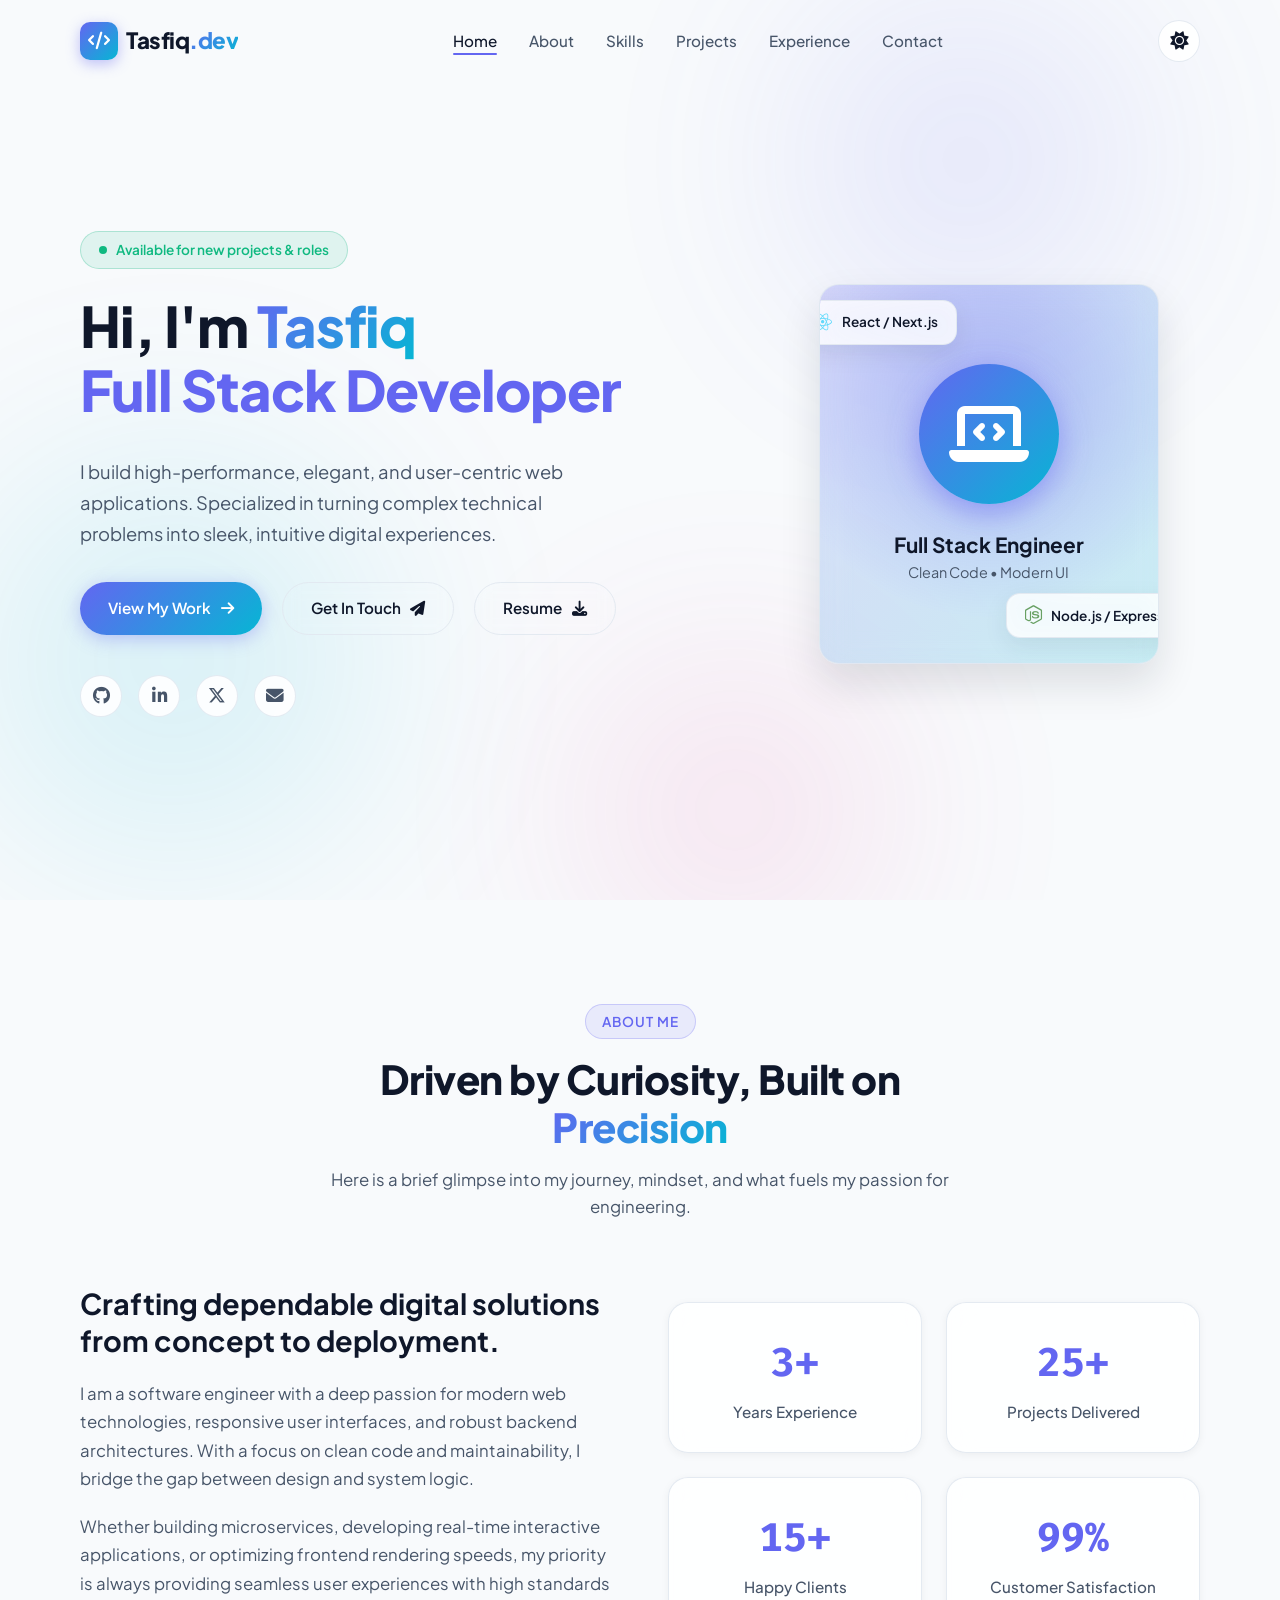
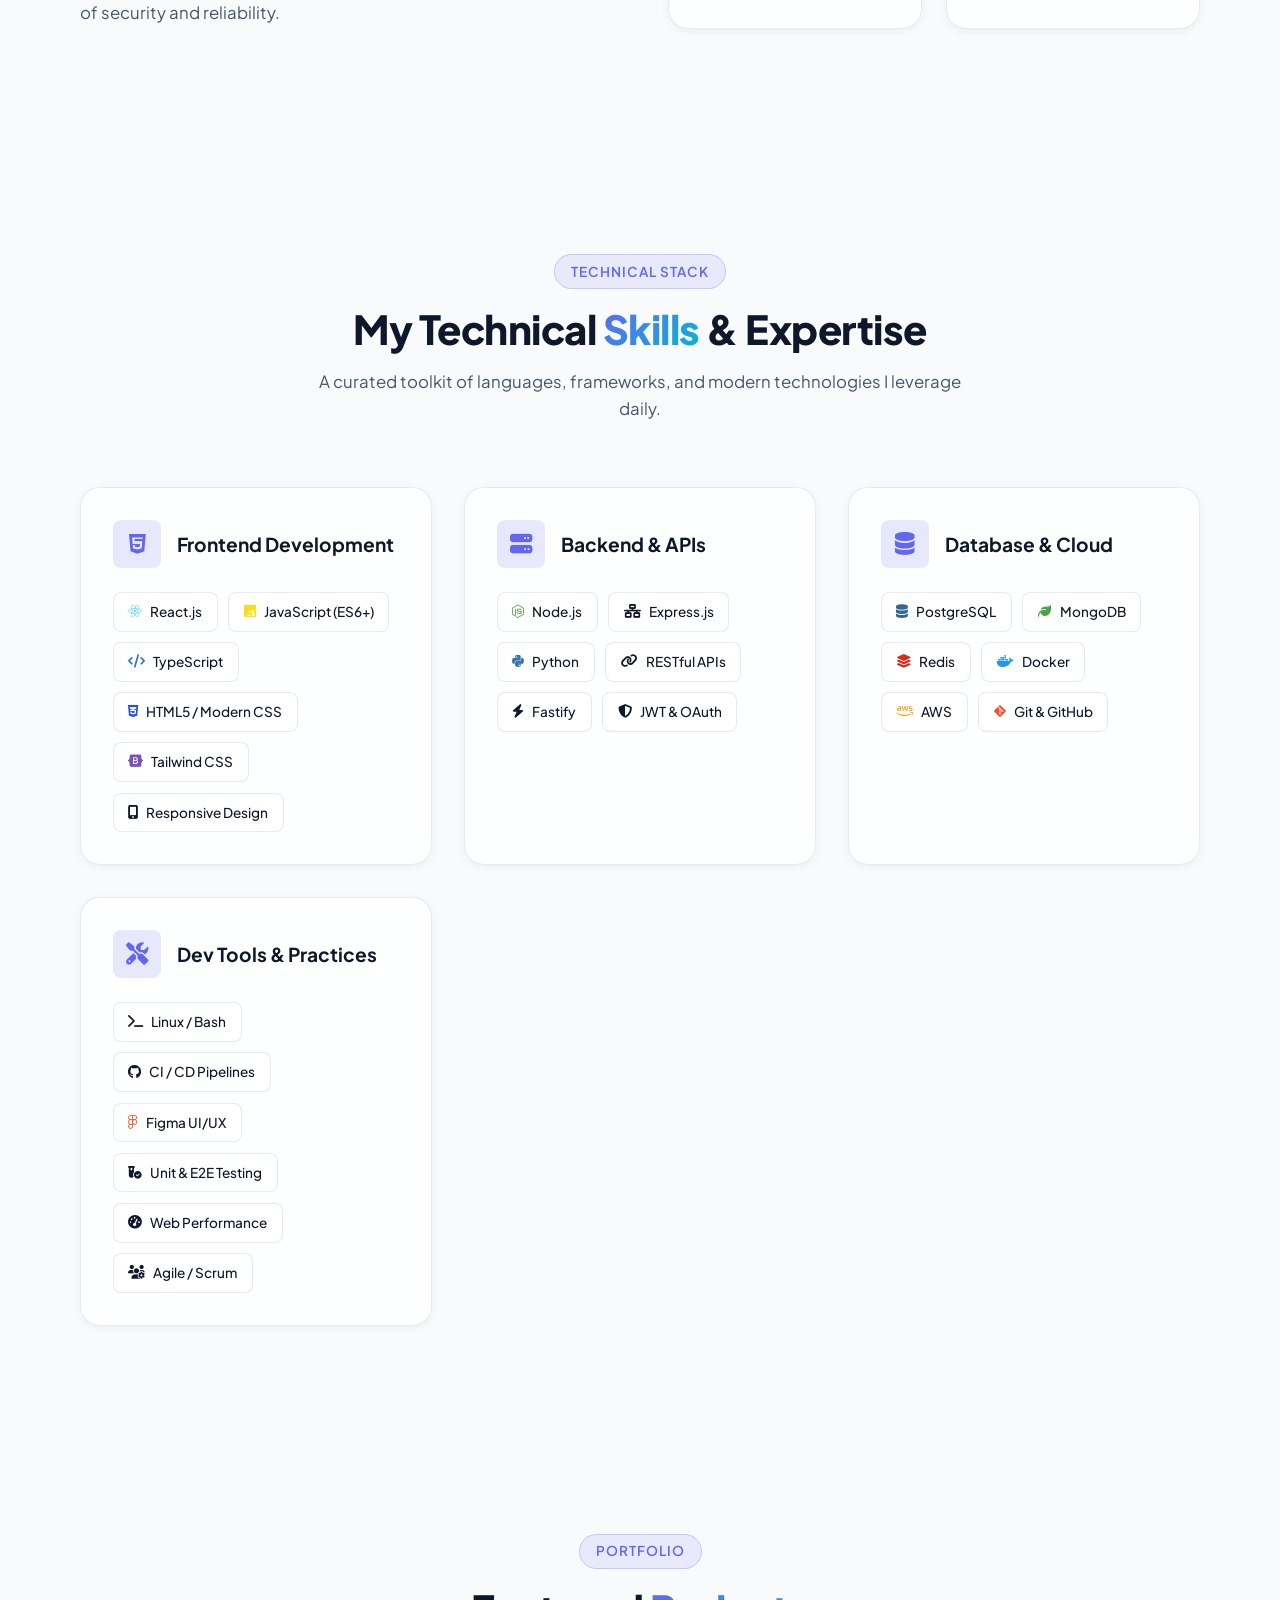
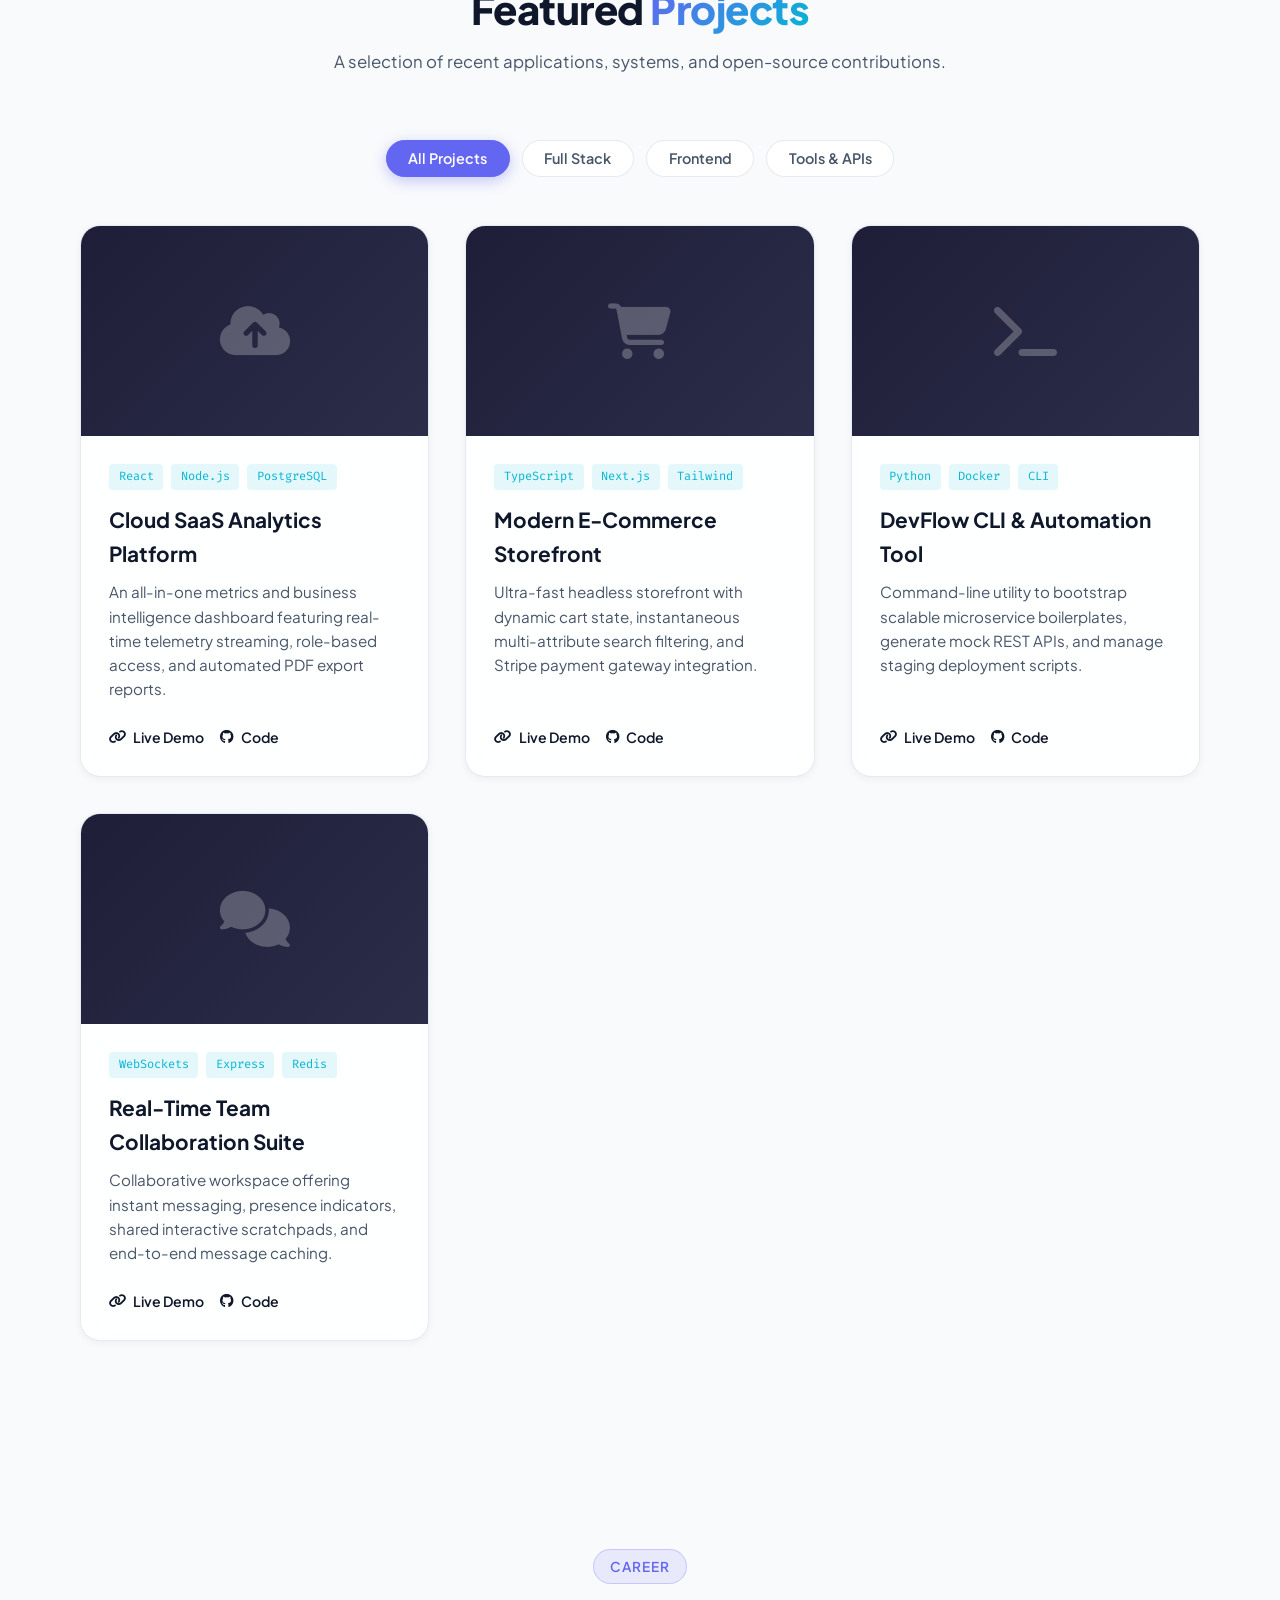
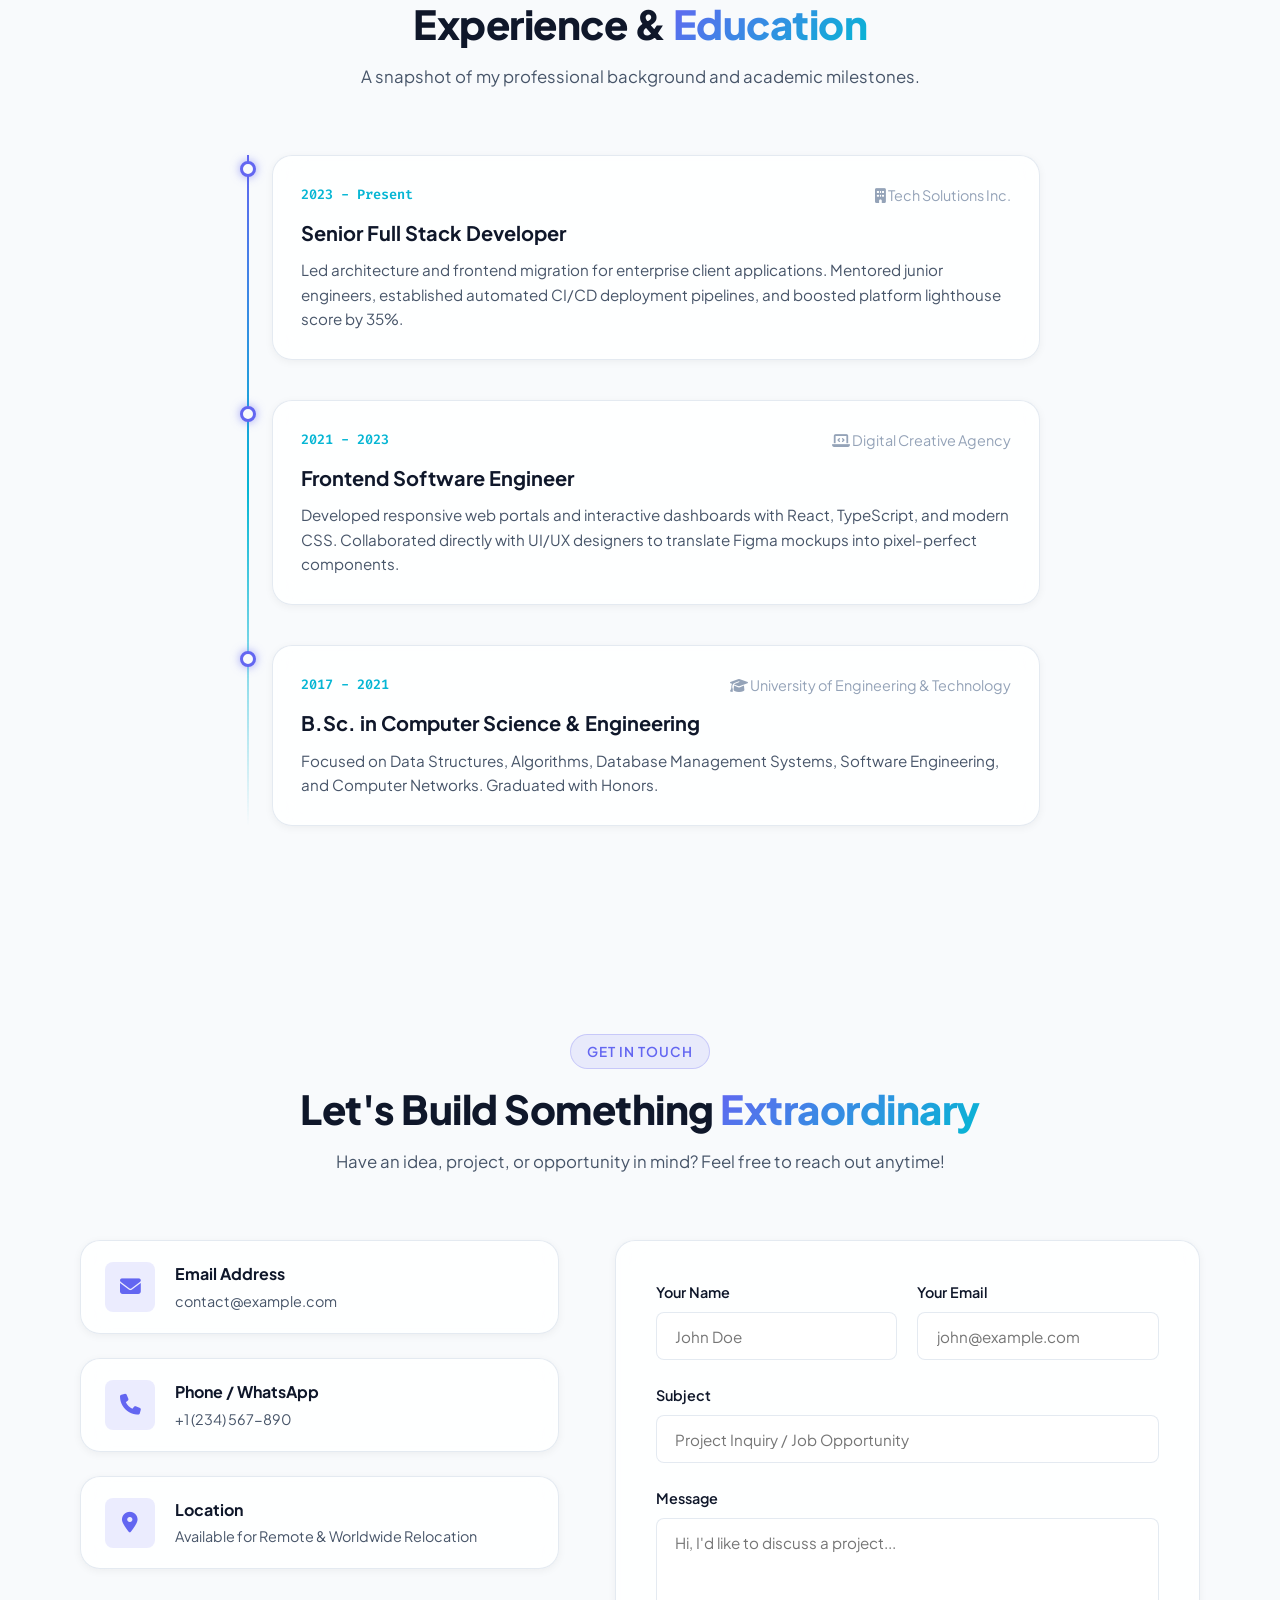
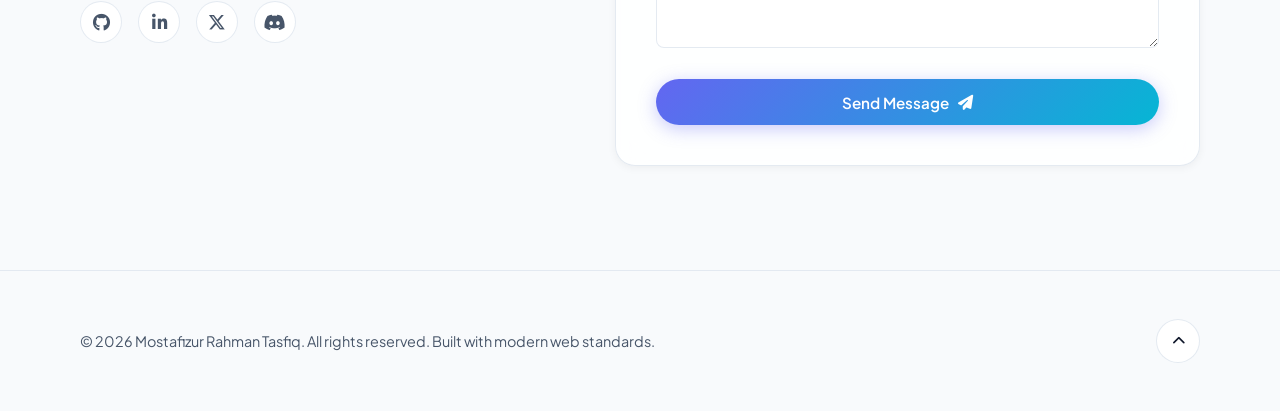
==== index.html @ 61bc845a "Initial commit: Modern personal portfolio website" ====
<!DOCTYPE html>
<html lang="en" data-theme="dark">
<head>
    <meta charset="UTF-8">
    <meta name="viewport" content="width=device-width, initial-scale=1.0">
    <meta name="description" content="Personal Portfolio - Modern, sleek and responsive portfolio website showcasing software engineering projects, skills, and experience.">
    <meta name="keywords" content="Portfolio, Software Engineer, Web Developer, Full Stack, Frontend, Backend, JavaScript, React, Node.js">
    <meta name="author" content="Mostafizur Rahman Tasfiq">
    
    <title>Mostafizur Rahman Tasfiq | Full Stack Engineer & Portfolio</title>

    <!-- Google Fonts -->
    <link rel="preconnect" href="https://fonts.googleapis.com">
    <link rel="preconnect" href="https://fonts.gstatic.com" crossorigin>
    <link href="https://fonts.googleapis.com/css2?family=Fira+Code:wght@400;500&family=Plus+Jakarta+Sans:wght@300;400;500;600;700;800&display=swap" rel="stylesheet">

    <!-- Font Awesome Icons -->
    <link rel="stylesheet" href="https://cdnjs.cloudflare.com/ajax/libs/font-awesome/6.5.1/css/all.min.css" integrity="sha512-DTOQO9RWCH3ppGqcWaEA1BIZOC6xxalwEsw9c2QQeAIftl+Vegovlnee1c9QX4TctnWMn13TZye+giMm8e2LwA==" crossorigin="anonymous" referrerpolicy="no-referrer" />

    <!-- Main Stylesheet -->
    <link rel="stylesheet" href="css/style.css">
</head>
<body>

    <!-- Background Ambient Glows -->
    <div class="bg-ambient" aria-hidden="true">
        <div class="ambient-blob blob-1"></div>
        <div class="ambient-blob blob-2"></div>
        <div class="ambient-blob blob-3"></div>
    </div>

    <!-- Header & Navigation -->
    <header class="header">
        <div class="container nav-container">
            <a href="#hero" class="logo" aria-label="Home">
                <span class="logo-icon"><i class="fa-solid fa-code"></i></span>
                <span>Tasfiq<span class="gradient-text">.dev</span></span>
            </a>

            <nav>
                <ul class="nav-menu" id="nav-menu">
                    <li><a href="#hero" class="nav-link active">Home</a></li>
                    <li><a href="#about" class="nav-link">About</a></li>
                    <li><a href="#skills" class="nav-link">Skills</a></li>
                    <li><a href="#projects" class="nav-link">Projects</a></li>
                    <li><a href="#experience" class="nav-link">Experience</a></li>
                    <li><a href="#contact" class="nav-link">Contact</a></li>
                </ul>
            </nav>

            <div class="nav-actions">
                <button class="theme-toggle-btn" id="theme-toggle" aria-label="Toggle Theme">
                    <i class="fa-solid fa-moon"></i>
                </button>
                <button class="hamburger" id="hamburger" aria-label="Toggle Navigation Menu">
                    <i class="fa-solid fa-bars"></i>
                </button>
            </div>
        </div>
    </header>

    <!-- Main Content -->
    <main>
        <!-- Hero Section -->
        <section class="hero" id="hero">
            <div class="container hero-grid">
                <div class="hero-content">
                    <div class="hero-badge">
                        <span class="pulse-dot"></span>
                        <span>Available for new projects & roles</span>
                    </div>
                    <h1 class="hero-title">
                        Hi, I'm <span class="gradient-text">Tasfiq</span><br>
                        <span class="typing-container">
                            <span id="typing-text"></span>
                            <span class="typing-cursor"></span>
                        </span>
                    </h1>
                    <p class="hero-subtitle">
                        I build high-performance, elegant, and user-centric web applications.
                        Specialized in turning complex technical problems into sleek, intuitive digital experiences.
                    </p>
                    <div class="hero-actions">
                        <a href="#projects" class="btn btn-primary">
                            <span>View My Work</span>
                            <i class="fa-solid fa-arrow-right"></i>
                        </a>
                        <a href="#contact" class="btn btn-outline">
                            <span>Get In Touch</span>
                            <i class="fa-solid fa-paper-plane"></i>
                        </a>
                        <a href="assets/docs/resume.txt" download class="btn btn-outline" title="Download CV">
                            <span>Resume</span>
                            <i class="fa-solid fa-download"></i>
                        </a>
                    </div>
                    <div class="hero-socials">
                        <a href="https://github.com" target="_blank" rel="noopener noreferrer" class="social-link" aria-label="GitHub">
                            <i class="fa-brands fa-github"></i>
                        </a>
                        <a href="https://linkedin.com" target="_blank" rel="noopener noreferrer" class="social-link" aria-label="LinkedIn">
                            <i class="fa-brands fa-linkedin-in"></i>
                        </a>
                        <a href="https://twitter.com" target="_blank" rel="noopener noreferrer" class="social-link" aria-label="Twitter">
                            <i class="fa-brands fa-x-twitter"></i>
                        </a>
                        <a href="mailto:contact@example.com" class="social-link" aria-label="Email">
                            <i class="fa-solid fa-envelope"></i>
                        </a>
                    </div>
                </div>

                <!-- Hero Visual / Profile Card -->
                <div class="hero-visual">
                    <div class="avatar-wrapper glass-card">
                        <div class="avatar-glow"></div>
                        <div class="avatar-graphic">
                            <div class="avatar-icon-circle">
                                <i class="fa-solid fa-laptop-code"></i>
                            </div>
                            <div class="avatar-info">
                                <h4>Full Stack Engineer</h4>
                                <p>Clean Code &bull; Modern UI</p>
                            </div>
                        </div>

                        <!-- Floating Badges -->
                        <div class="floating-badge badge-1">
                            <i class="fa-brands fa-react" style="color: #61dafb;"></i>
                            <span>React / Next.js</span>
                        </div>
                        <div class="floating-badge badge-2">
                            <i class="fa-brands fa-node-js" style="color: #68a063;"></i>
                            <span>Node.js / Express</span>
                        </div>
                    </div>
                </div>
            </div>
        </section>

        <!-- About Me Section -->
        <section class="section" id="about">
            <div class="container">
                <div class="section-header">
                    <span class="section-badge">About Me</span>
                    <h2 class="section-title">Driven by Curiosity, Built on <span class="gradient-text">Precision</span></h2>
                    <p class="section-description">Here is a brief glimpse into my journey, mindset, and what fuels my passion for engineering.</p>
                </div>

                <div class="about-grid">
                    <div class="about-text">
                        <h3>Crafting dependable digital solutions from concept to deployment.</h3>
                        <p>
                            I am a software engineer with a deep passion for modern web technologies, responsive user interfaces, and robust backend architectures. With a focus on clean code and maintainability, I bridge the gap between design and system logic.
                        </p>
                        <p>
                            Whether building microservices, developing real-time interactive applications, or optimizing frontend rendering speeds, my priority is always providing seamless user experiences with high standards of security and reliability.
                        </p>
                    </div>

                    <!-- Interactive Stats Grid -->
                    <div class="stats-grid">
                        <div class="stat-card glass-card">
                            <div class="stat-number" data-count="3" data-suffix="+">0</div>
                            <div class="stat-title">Years Experience</div>
                        </div>
                        <div class="stat-card glass-card">
                            <div class="stat-number" data-count="25" data-suffix="+">0</div>
                            <div class="stat-title">Projects Delivered</div>
                        </div>
                        <div class="stat-card glass-card">
                            <div class="stat-number" data-count="15" data-suffix="+">0</div>
                            <div class="stat-title">Happy Clients</div>
                        </div>
                        <div class="stat-card glass-card">
                            <div class="stat-number" data-count="99" data-suffix="%">0</div>
                            <div class="stat-title">Customer Satisfaction</div>
                        </div>
                    </div>
                </div>
            </div>
        </section>

        <!-- Skills Section -->
        <section class="section" id="skills">
            <div class="container">
                <div class="section-header">
                    <span class="section-badge">Technical Stack</span>
                    <h2 class="section-title">My Technical <span class="gradient-text">Skills</span> & Expertise</h2>
                    <p class="section-description">A curated toolkit of languages, frameworks, and modern technologies I leverage daily.</p>
                </div>

                <div class="skills-grid">
                    <!-- Frontend -->
                    <div class="skill-category-card glass-card">
                        <div class="skill-cat-header">
                            <div class="skill-cat-icon"><i class="fa-brands fa-html5"></i></div>
                            <h3>Frontend Development</h3>
                        </div>
                        <div class="skills-list">
                            <span class="skill-chip"><i class="fa-brands fa-react" style="color: #61dafb;"></i> React.js</span>
                            <span class="skill-chip"><i class="fa-brands fa-js" style="color: #f7df1e;"></i> JavaScript (ES6+)</span>
                            <span class="skill-chip"><i class="fa-solid fa-code" style="color: #3178c6;"></i> TypeScript</span>
                            <span class="skill-chip"><i class="fa-brands fa-css3-alt" style="color: #264de4;"></i> HTML5 / Modern CSS</span>
                            <span class="skill-chip"><i class="fa-brands fa-bootstrap" style="color: #7952b3;"></i> Tailwind CSS</span>
                            <span class="skill-chip"><i class="fa-solid fa-mobile-screen-button"></i> Responsive Design</span>
                        </div>
                    </div>

                    <!-- Backend -->
                    <div class="skill-category-card glass-card">
                        <div class="skill-cat-header">
                            <div class="skill-cat-icon"><i class="fa-solid fa-server"></i></div>
                            <h3>Backend & APIs</h3>
                        </div>
                        <div class="skills-list">
                            <span class="skill-chip"><i class="fa-brands fa-node-js" style="color: #68a063;"></i> Node.js</span>
                            <span class="skill-chip"><i class="fa-solid fa-network-wired"></i> Express.js</span>
                            <span class="skill-chip"><i class="fa-brands fa-python" style="color: #3776ab;"></i> Python</span>
                            <span class="skill-chip"><i class="fa-solid fa-link"></i> RESTful APIs</span>
                            <span class="skill-chip"><i class="fa-solid fa-bolt"></i> Fastify</span>
                            <span class="skill-chip"><i class="fa-solid fa-shield-halved"></i> JWT & OAuth</span>
                        </div>
                    </div>

                    <!-- Databases & Cloud -->
                    <div class="skill-category-card glass-card">
                        <div class="skill-cat-header">
                            <div class="skill-cat-icon"><i class="fa-solid fa-database"></i></div>
                            <h3>Database & Cloud</h3>
                        </div>
                        <div class="skills-list">
                            <span class="skill-chip"><i class="fa-solid fa-database" style="color: #336791;"></i> PostgreSQL</span>
                            <span class="skill-chip"><i class="fa-solid fa-leaf" style="color: #47a248;"></i> MongoDB</span>
                            <span class="skill-chip"><i class="fa-solid fa-layer-group" style="color: #d82c20;"></i> Redis</span>
                            <span class="skill-chip"><i class="fa-brands fa-docker" style="color: #2496ed;"></i> Docker</span>
                            <span class="skill-chip"><i class="fa-brands fa-aws" style="color: #ff9900;"></i> AWS</span>
                            <span class="skill-chip"><i class="fa-brands fa-git-alt" style="color: #f05032;"></i> Git & GitHub</span>
                        </div>
                    </div>

                    <!-- Tools & Workflow -->
                    <div class="skill-category-card glass-card">
                        <div class="skill-cat-header">
                            <div class="skill-cat-icon"><i class="fa-solid fa-screwdriver-wrench"></i></div>
                            <h3>Dev Tools & Practices</h3>
                        </div>
                        <div class="skills-list">
                            <span class="skill-chip"><i class="fa-solid fa-terminal"></i> Linux / Bash</span>
                            <span class="skill-chip"><i class="fa-brands fa-github"></i> CI / CD Pipelines</span>
                            <span class="skill-chip"><i class="fa-brands fa-figma" style="color: #f24e1e;"></i> Figma UI/UX</span>
                            <span class="skill-chip"><i class="fa-solid fa-vial-circle-check"></i> Unit & E2E Testing</span>
                            <span class="skill-chip"><i class="fa-solid fa-gauge-high"></i> Web Performance</span>
                            <span class="skill-chip"><i class="fa-solid fa-users-gear"></i> Agile / Scrum</span>
                        </div>
                    </div>
                </div>
            </div>
        </section>

        <!-- Projects Section -->
        <section class="section" id="projects">
            <div class="container">
                <div class="section-header">
                    <span class="section-badge">Portfolio</span>
                    <h2 class="section-title">Featured <span class="gradient-text">Projects</span></h2>
                    <p class="section-description">A selection of recent applications, systems, and open-source contributions.</p>
                </div>

                <!-- Category Filters -->
                <div class="project-filters">
                    <button class="filter-btn active" data-filter="all">All Projects</button>
                    <button class="filter-btn" data-filter="fullstack">Full Stack</button>
                    <button class="filter-btn" data-filter="frontend">Frontend</button>
                    <button class="filter-btn" data-filter="tools">Tools & APIs</button>
                </div>

                <!-- Projects Grid -->
                <div class="projects-grid">
                    <!-- Project 1 -->
                    <article class="project-card glass-card" data-category="fullstack">
                        <div class="project-thumbnail">
                            <i class="fa-solid fa-cloud-arrow-up project-thumbnail-icon"></i>
                            <div class="project-overlay">
                                <a href="https://github.com" target="_blank" rel="noopener noreferrer" class="project-overlay-btn" title="View Source">
                                    <i class="fa-brands fa-github"></i>
                                </a>
                                <a href="#" class="project-overlay-btn" title="Live Preview">
                                    <i class="fa-solid fa-arrow-up-right-from-square"></i>
                                </a>
                            </div>
                        </div>
                        <div class="project-content">
                            <div class="project-tags">
                                <span class="tag">React</span>
                                <span class="tag">Node.js</span>
                                <span class="tag">PostgreSQL</span>
                            </div>
                            <h3 class="project-title">Cloud SaaS Analytics Platform</h3>
                            <p class="project-desc">
                                An all-in-one metrics and business intelligence dashboard featuring real-time telemetry streaming, role-based access, and automated PDF export reports.
                            </p>
                            <div class="project-links">
                                <a href="#" class="project-link"><i class="fa-solid fa-link"></i> Live Demo</a>
                                <a href="https://github.com" target="_blank" rel="noopener noreferrer" class="project-link"><i class="fa-brands fa-github"></i> Code</a>
                            </div>
                        </div>
                    </article>

                    <!-- Project 2 -->
                    <article class="project-card glass-card" data-category="frontend">
                        <div class="project-thumbnail">
                            <i class="fa-solid fa-cart-shopping project-thumbnail-icon"></i>
                            <div class="project-overlay">
                                <a href="https://github.com" target="_blank" rel="noopener noreferrer" class="project-overlay-btn" title="View Source">
                                    <i class="fa-brands fa-github"></i>
                                </a>
                                <a href="#" class="project-overlay-btn" title="Live Preview">
                                    <i class="fa-solid fa-arrow-up-right-from-square"></i>
                                </a>
                            </div>
                        </div>
                        <div class="project-content">
                            <div class="project-tags">
                                <span class="tag">TypeScript</span>
                                <span class="tag">Next.js</span>
                                <span class="tag">Tailwind</span>
                            </div>
                            <h3 class="project-title">Modern E-Commerce Storefront</h3>
                            <p class="project-desc">
                                Ultra-fast headless storefront with dynamic cart state, instantaneous multi-attribute search filtering, and Stripe payment gateway integration.
                            </p>
                            <div class="project-links">
                                <a href="#" class="project-link"><i class="fa-solid fa-link"></i> Live Demo</a>
                                <a href="https://github.com" target="_blank" rel="noopener noreferrer" class="project-link"><i class="fa-brands fa-github"></i> Code</a>
                            </div>
                        </div>
                    </article>

                    <!-- Project 3 -->
                    <article class="project-card glass-card" data-category="tools">
                        <div class="project-thumbnail">
                            <i class="fa-solid fa-terminal project-thumbnail-icon"></i>
                            <div class="project-overlay">
                                <a href="https://github.com" target="_blank" rel="noopener noreferrer" class="project-overlay-btn" title="View Source">
                                    <i class="fa-brands fa-github"></i>
                                </a>
                                <a href="#" class="project-overlay-btn" title="Live Preview">
                                    <i class="fa-solid fa-arrow-up-right-from-square"></i>
                                </a>
                            </div>
                        </div>
                        <div class="project-content">
                            <div class="project-tags">
                                <span class="tag">Python</span>
                                <span class="tag">Docker</span>
                                <span class="tag">CLI</span>
                            </div>
                            <h3 class="project-title">DevFlow CLI & Automation Tool</h3>
                            <p class="project-desc">
                                Command-line utility to bootstrap scalable microservice boilerplates, generate mock REST APIs, and manage staging deployment scripts.
                            </p>
                            <div class="project-links">
                                <a href="#" class="project-link"><i class="fa-solid fa-link"></i> Live Demo</a>
                                <a href="https://github.com" target="_blank" rel="noopener noreferrer" class="project-link"><i class="fa-brands fa-github"></i> Code</a>
                            </div>
                        </div>
                    </article>

                    <!-- Project 4 -->
                    <article class="project-card glass-card" data-category="fullstack">
                        <div class="project-thumbnail">
                            <i class="fa-solid fa-comments project-thumbnail-icon"></i>
                            <div class="project-overlay">
                                <a href="https://github.com" target="_blank" rel="noopener noreferrer" class="project-overlay-btn" title="View Source">
                                    <i class="fa-brands fa-github"></i>
                                </a>
                                <a href="#" class="project-overlay-btn" title="Live Preview">
                                    <i class="fa-solid fa-arrow-up-right-from-square"></i>
                                </a>
                            </div>
                        </div>
                        <div class="project-content">
                            <div class="project-tags">
                                <span class="tag">WebSockets</span>
                                <span class="tag">Express</span>
                                <span class="tag">Redis</span>
                            </div>
                            <h3 class="project-title">Real-Time Team Collaboration Suite</h3>
                            <p class="project-desc">
                                Collaborative workspace offering instant messaging, presence indicators, shared interactive scratchpads, and end-to-end message caching.
                            </p>
                            <div class="project-links">
                                <a href="#" class="project-link"><i class="fa-solid fa-link"></i> Live Demo</a>
                                <a href="https://github.com" target="_blank" rel="noopener noreferrer" class="project-link"><i class="fa-brands fa-github"></i> Code</a>
                            </div>
                        </div>
                    </article>
                </div>
            </div>
        </section>

        <!-- Experience & Education Section -->
        <section class="section" id="experience">
            <div class="container">
                <div class="section-header">
                    <span class="section-badge">Career</span>
                    <h2 class="section-title">Experience & <span class="gradient-text">Education</span></h2>
                    <p class="section-description">A snapshot of my professional background and academic milestones.</p>
                </div>

                <div class="timeline">
                    <!-- Timeline Item 1 -->
                    <div class="timeline-item">
                        <div class="timeline-dot"></div>
                        <div class="timeline-card glass-card">
                            <div class="timeline-meta">
                                <span class="timeline-date">2023 - Present</span>
                                <span class="timeline-company"><i class="fa-solid fa-building"></i> Tech Solutions Inc.</span>
                            </div>
                            <h3 class="timeline-role">Senior Full Stack Developer</h3>
                            <p class="timeline-desc">
                                Led architecture and frontend migration for enterprise client applications. Mentored junior engineers, established automated CI/CD deployment pipelines, and boosted platform lighthouse score by 35%.
                            </p>
                        </div>
                    </div>

                    <!-- Timeline Item 2 -->
                    <div class="timeline-item">
                        <div class="timeline-dot"></div>
                        <div class="timeline-card glass-card">
                            <div class="timeline-meta">
                                <span class="timeline-date">2021 - 2023</span>
                                <span class="timeline-company"><i class="fa-solid fa-laptop-code"></i> Digital Creative Agency</span>
                            </div>
                            <h3 class="timeline-role">Frontend Software Engineer</h3>
                            <p class="timeline-desc">
                                Developed responsive web portals and interactive dashboards with React, TypeScript, and modern CSS. Collaborated directly with UI/UX designers to translate Figma mockups into pixel-perfect components.
                            </p>
                        </div>
                    </div>

                    <!-- Timeline Item 3 -->
                    <div class="timeline-item">
                        <div class="timeline-dot"></div>
                        <div class="timeline-card glass-card">
                            <div class="timeline-meta">
                                <span class="timeline-date">2017 - 2021</span>
                                <span class="timeline-company"><i class="fa-solid fa-graduation-cap"></i> University of Engineering & Technology</span>
                            </div>
                            <h3 class="timeline-role">B.Sc. in Computer Science & Engineering</h3>
                            <p class="timeline-desc">
                                Focused on Data Structures, Algorithms, Database Management Systems, Software Engineering, and Computer Networks. Graduated with Honors.
                            </p>
                        </div>
                    </div>
                </div>
            </div>
        </section>

        <!-- Contact Section -->
        <section class="section" id="contact">
            <div class="container">
                <div class="section-header">
                    <span class="section-badge">Get In Touch</span>
                    <h2 class="section-title">Let's Build Something <span class="gradient-text">Extraordinary</span></h2>
                    <p class="section-description">Have an idea, project, or opportunity in mind? Feel free to reach out anytime!</p>
                </div>

                <div class="contact-grid">
                    <!-- Left: Contact Details -->
                    <div class="contact-info">
                        <div class="contact-info-list">
                            <div class="contact-info-card glass-card">
                                <div class="contact-icon"><i class="fa-solid fa-envelope"></i></div>
                                <div class="contact-details">
                                    <h4>Email Address</h4>
                                    <p><a href="mailto:contact@example.com">contact@example.com</a></p>
                                </div>
                            </div>

                            <div class="contact-info-card glass-card">
                                <div class="contact-icon"><i class="fa-solid fa-phone"></i></div>
                                <div class="contact-details">
                                    <h4>Phone / WhatsApp</h4>
                                    <p><a href="tel:+1234567890">+1 (234) 567-890</a></p>
                                </div>
                            </div>

                            <div class="contact-info-card glass-card">
                                <div class="contact-icon"><i class="fa-solid fa-location-dot"></i></div>
                                <div class="contact-details">
                                    <h4>Location</h4>
                                    <p>Available for Remote & Worldwide Relocation</p>
                                </div>
                            </div>
                        </div>

                        <div class="hero-socials">
                            <a href="https://github.com" target="_blank" rel="noopener noreferrer" class="social-link" aria-label="GitHub"><i class="fa-brands fa-github"></i></a>
                            <a href="https://linkedin.com" target="_blank" rel="noopener noreferrer" class="social-link" aria-label="LinkedIn"><i class="fa-brands fa-linkedin-in"></i></a>
                            <a href="https://twitter.com" target="_blank" rel="noopener noreferrer" class="social-link" aria-label="Twitter"><i class="fa-brands fa-x-twitter"></i></a>
                            <a href="https://discord.com" target="_blank" rel="noopener noreferrer" class="social-link" aria-label="Discord"><i class="fa-brands fa-discord"></i></a>
                        </div>
                    </div>

                    <!-- Right: Interactive Contact Form -->
                    <div class="contact-form-wrapper">
                        <form id="contact-form" class="contact-form glass-card">
                            <div class="form-row">
                                <div class="form-group">
                                    <label for="name" class="form-label">Your Name</label>
                                    <input type="text" id="name" class="form-control" placeholder="John Doe" required>
                                </div>
                                <div class="form-group">
                                    <label for="email" class="form-label">Your Email</label>
                                    <input type="email" id="email" class="form-control" placeholder="john@example.com" required>
                                </div>
                            </div>

                            <div class="form-group">
                                <label for="subject" class="form-label">Subject</label>
                                <input type="text" id="subject" class="form-control" placeholder="Project Inquiry / Job Opportunity" required>
                            </div>

                            <div class="form-group">
                                <label for="message" class="form-label">Message</label>
                                <textarea id="message" class="form-control" rows="5" placeholder="Hi, I'd like to discuss a project..." required></textarea>
                            </div>

                            <button type="submit" class="btn btn-primary" style="width: 100%;">
                                <span>Send Message</span>
                                <i class="fa-solid fa-paper-plane"></i>
                            </button>

                            <div id="form-status" class="form-status" role="alert"></div>
                        </form>
                    </div>
                </div>
            </div>
        </section>
    </main>

    <!-- Footer -->
    <footer class="footer">
        <div class="container footer-content">
            <p class="footer-text">
                &copy; <span id="current-year"></span> Mostafizur Rahman Tasfiq. All rights reserved. Built with modern web standards.
            </p>
            <button id="back-to-top" class="back-to-top" aria-label="Back to Top" title="Back to Top">
                <i class="fa-solid fa-chevron-up"></i>
            </button>
        </div>
    </footer>

    <!-- Main Script -->
    <script src="js/main.js"></script>
</body>
</html>
---- css/style.css ----
/* ===================================================
   MODERN PERSONAL PORTFOLIO - STYLESHEET
   Author: Modern Portfolio Template
   Version: 1.0.0
   =================================================== */

/* --- Google Fonts Import --- */
@import url('https://fonts.googleapis.com/css2?family=Plus+Jakarta+Sans:wght@300;400;500;600;700;800&family=Fira+Code:wght@400;500&display=swap');

/* --- CSS Variables & Theming --- */
:root {
    /* Brand Colors */
    --primary: #6366f1;
    --primary-hover: #4f46e5;
    --primary-rgb: 99, 102, 241;
    --accent: #06b6d4;
    --accent-hover: #0891b2;
    --accent-rgb: 6, 182, 212;
    --success: #10b981;
    --warning: #f59e0b;
    --danger: #ef4444;

    /* Dark Theme Defaults */
    --bg-body: #0a0e17;
    --bg-surface: rgba(17, 24, 39, 0.75);
    --bg-surface-hover: rgba(30, 41, 59, 0.85);
    --bg-card: rgba(15, 23, 42, 0.65);
    --bg-input: rgba(15, 23, 42, 0.8);
    --nav-bg: rgba(10, 14, 23, 0.85);
    --border-color: rgba(255, 255, 255, 0.08);
    --border-color-focus: rgba(99, 102, 241, 0.5);

    /* Text Colors */
    --text-primary: #f8fafc;
    --text-secondary: #94a3b8;
    --text-muted: #64748b;
    --text-inverse: #0f172a;

    /* Shadows & Effects */
    --shadow-sm: 0 2px 8px rgba(0, 0, 0, 0.3);
    --shadow-md: 0 8px 24px rgba(0, 0, 0, 0.4);
    --shadow-lg: 0 20px 40px rgba(0, 0, 0, 0.5);
    --glow-primary: 0 0 35px rgba(99, 102, 241, 0.3);
    --glow-accent: 0 0 35px rgba(6, 182, 212, 0.25);

    /* Typography & Spacing */
    --font-main: 'Plus Jakarta Sans', -apple-system, BlinkMacSystemFont, sans-serif;
    --font-mono: 'Fira Code', monospace;
    --transition-fast: 0.2s cubic-bezier(0.4, 0, 0.2, 1);
    --transition-base: 0.3s cubic-bezier(0.4, 0, 0.2, 1);
    --transition-slow: 0.5s cubic-bezier(0.4, 0, 0.2, 1);
    --radius-sm: 8px;
    --radius-md: 14px;
    --radius-lg: 20px;
    --radius-full: 9999px;
    --container-width: 1200px;
}

/* Light Theme Variables */
[data-theme="light"] {
    --bg-body: #f8fafc;
    --bg-surface: rgba(255, 255, 255, 0.85);
    --bg-surface-hover: rgba(255, 255, 255, 0.98);
    --bg-card: rgba(255, 255, 255, 0.9);
    --bg-input: #ffffff;
    --nav-bg: rgba(248, 250, 252, 0.9);
    --border-color: rgba(226, 232, 240, 0.9);
    --border-color-focus: rgba(99, 102, 241, 0.6);

    --text-primary: #0f172a;
    --text-secondary: #475569;
    --text-muted: #94a3b8;
    --text-inverse: #f8fafc;

    --shadow-sm: 0 2px 8px rgba(0, 0, 0, 0.05);
    --shadow-md: 0 8px 24px rgba(15, 23, 42, 0.08);
    --shadow-lg: 0 20px 40px rgba(15, 23, 42, 0.12);
    --glow-primary: 0 0 35px rgba(99, 102, 241, 0.15);
}

/* --- Base & Reset --- */
*, *::before, *::after {
    box-sizing: border-box;
    margin: 0;
    padding: 0;
}

html {
    scroll-behavior: smooth;
    font-size: 16px;
}

body {
    font-family: var(--font-main);
    background-color: var(--bg-body);
    color: var(--text-primary);
    line-height: 1.6;
    overflow-x: hidden;
    transition: background-color var(--transition-base), color var(--transition-base);
    position: relative;
    min-height: 100vh;
}

/* Background Ambient Lights */
.bg-ambient {
    position: fixed;
    top: 0;
    left: 0;
    width: 100vw;
    height: 100vh;
    pointer-events: none;
    z-index: -1;
    overflow: hidden;
}

.ambient-blob {
    position: absolute;
    border-radius: 50%;
    filter: blur(100px);
    opacity: 0.18;
    animation: floatBlob 18s ease-in-out infinite alternate;
}

.blob-1 {
    top: -10%;
    right: 5%;
    width: 500px;
    height: 500px;
    background: radial-gradient(circle, var(--primary) 0%, transparent 70%);
}

.blob-2 {
    top: 40%;
    left: -10%;
    width: 600px;
    height: 600px;
    background: radial-gradient(circle, var(--accent) 0%, transparent 70%);
    animation-delay: -6s;
}

.blob-3 {
    bottom: -15%;
    right: 25%;
    width: 450px;
    height: 450px;
    background: radial-gradient(circle, #ec4899 0%, transparent 70%);
    animation-delay: -12s;
}

@keyframes floatBlob {
    0% { transform: translate(0, 0) scale(1); }
    50% { transform: translate(30px, 40px) scale(1.08); }
    100% { transform: translate(-20px, 60px) scale(0.95); }
}

/* Scrollbar Customization */
::-webkit-scrollbar {
    width: 8px;
}

::-webkit-scrollbar-track {
    background: var(--bg-body);
}

::-webkit-scrollbar-thumb {
    background: rgba(99, 102, 241, 0.4);
    border-radius: 4px;
}

::-webkit-scrollbar-thumb:hover {
    background: var(--primary);
}

a {
    color: inherit;
    text-decoration: none;
    transition: color var(--transition-fast);
}

ul {
    list-style: none;
}

img {
    max-width: 100%;
    height: auto;
    display: block;
}

/* --- Container & Utilities --- */
.container {
    width: 90%;
    max-width: var(--container-width);
    margin: 0 auto;
    padding: 0 1rem;
}

.section {
    padding: 6.5rem 0;
    position: relative;
}

.section-header {
    text-align: center;
    max-width: 680px;
    margin: 0 auto 4rem auto;
}

.section-badge {
    display: inline-flex;
    align-items: center;
    gap: 0.5rem;
    padding: 0.35rem 1rem;
    border-radius: var(--radius-full);
    background: rgba(var(--primary-rgb), 0.1);
    color: var(--primary);
    border: 1px solid rgba(var(--primary-rgb), 0.25);
    font-size: 0.85rem;
    font-weight: 600;
    text-transform: uppercase;
    letter-spacing: 1px;
    margin-bottom: 1rem;
}

.section-title {
    font-size: 2.5rem;
    font-weight: 800;
    letter-spacing: -0.5px;
    margin-bottom: 1rem;
    line-height: 1.2;
}

.gradient-text {
    background: linear-gradient(135deg, var(--primary) 0%, var(--accent) 100%);
    -webkit-background-clip: text;
    -webkit-text-fill-color: transparent;
}

.section-description {
    color: var(--text-secondary);
    font-size: 1.05rem;
}

/* Glassmorphism Card Utility */
.glass-card {
    background: var(--bg-surface);
    backdrop-filter: blur(14px);
    -webkit-backdrop-filter: blur(14px);
    border: 1px solid var(--border-color);
    border-radius: var(--radius-lg);
    box-shadow: var(--shadow-sm);
    transition: transform var(--transition-base), box-shadow var(--transition-base), border-color var(--transition-base);
}

.glass-card:hover {
    box-shadow: var(--shadow-md), var(--glow-primary);
    border-color: rgba(var(--primary-rgb), 0.3);
}

/* --- Buttons --- */
.btn {
    display: inline-flex;
    align-items: center;
    justify-content: center;
    gap: 0.6rem;
    font-family: var(--font-main);
    font-weight: 600;
    font-size: 0.95rem;
    padding: 0.85rem 1.75rem;
    border-radius: var(--radius-full);
    border: none;
    cursor: pointer;
    transition: all var(--transition-base);
    position: relative;
    overflow: hidden;
}

.btn-primary {
    background: linear-gradient(135deg, var(--primary) 0%, var(--accent) 100%);
    color: #ffffff;
    box-shadow: 0 4px 18px rgba(var(--primary-rgb), 0.35);
}

.btn-primary:hover {
    transform: translateY(-3px);
    box-shadow: 0 8px 24px rgba(var(--primary-rgb), 0.5);
}

.btn-outline {
    background: transparent;
    color: var(--text-primary);
    border: 1px solid var(--border-color);
    backdrop-filter: blur(8px);
}

.btn-outline:hover {
    border-color: var(--primary);
    color: var(--primary);
    background: rgba(var(--primary-rgb), 0.08);
    transform: translateY(-3px);
}

.btn-icon {
    width: 44px;
    height: 44px;
    padding: 0;
    border-radius: 50%;
}

/* --- Header & Navigation --- */
.header {
    position: fixed;
    top: 0;
    left: 0;
    width: 100%;
    z-index: 1000;
    padding: 1.25rem 0;
    transition: all var(--transition-base);
}

.header.scrolled {
    padding: 0.85rem 0;
    background: var(--nav-bg);
    backdrop-filter: blur(16px);
    -webkit-backdrop-filter: blur(16px);
    border-bottom: 1px solid var(--border-color);
    box-shadow: var(--shadow-sm);
}

.nav-container {
    display: flex;
    align-items: center;
    justify-content: space-between;
}

.logo {
    display: flex;
    align-items: center;
    gap: 0.5rem;
    font-size: 1.4rem;
    font-weight: 800;
    letter-spacing: -0.5px;
}

.logo-icon {
    display: flex;
    align-items: center;
    justify-content: center;
    width: 38px;
    height: 38px;
    border-radius: 10px;
    background: linear-gradient(135deg, var(--primary), var(--accent));
    color: white;
    font-size: 1.1rem;
    box-shadow: 0 4px 14px rgba(var(--primary-rgb), 0.4);
}

.nav-menu {
    display: flex;
    align-items: center;
    gap: 2rem;
}

.nav-link {
    font-size: 0.95rem;
    font-weight: 500;
    color: var(--text-secondary);
    position: relative;
    padding: 0.3rem 0;
}

.nav-link::after {
    content: '';
    position: absolute;
    bottom: 0;
    left: 0;
    width: 0;
    height: 2px;
    background: var(--primary);
    transition: width var(--transition-fast);
    border-radius: 2px;
}

.nav-link:hover,
.nav-link.active {
    color: var(--text-primary);
}

.nav-link:hover::after,
.nav-link.active::after {
    width: 100%;
}

.nav-actions {
    display: flex;
    align-items: center;
    gap: 1rem;
}

.theme-toggle-btn {
    background: var(--bg-card);
    border: 1px solid var(--border-color);
    color: var(--text-primary);
    width: 42px;
    height: 42px;
    border-radius: 50%;
    cursor: pointer;
    display: flex;
    align-items: center;
    justify-content: center;
    font-size: 1.15rem;
    transition: all var(--transition-fast);
}

.theme-toggle-btn:hover {
    border-color: var(--primary);
    color: var(--primary);
    transform: rotate(15deg);
}

.hamburger {
    display: none;
    background: transparent;
    border: none;
    cursor: pointer;
    font-size: 1.5rem;
    color: var(--text-primary);
}

/* --- Hero Section --- */
.hero {
    min-height: 100vh;
    display: flex;
    align-items: center;
    padding: 8rem 0 5rem 0;
    position: relative;
}

.hero-grid {
    display: grid;
    grid-template-columns: 1.2fr 0.8fr;
    gap: 4rem;
    align-items: center;
}

.hero-badge {
    display: inline-flex;
    align-items: center;
    gap: 0.6rem;
    padding: 0.45rem 1.1rem;
    border-radius: var(--radius-full);
    background: rgba(16, 185, 129, 0.1);
    border: 1px solid rgba(16, 185, 129, 0.25);
    color: var(--success);
    font-size: 0.85rem;
    font-weight: 600;
    margin-bottom: 1.5rem;
}

.pulse-dot {
    width: 8px;
    height: 8px;
    border-radius: 50%;
    background-color: var(--success);
    box-shadow: 0 0 0 0 rgba(16, 185, 129, 0.7);
    animation: pulse 2s infinite;
}

@keyframes pulse {
    0% { transform: scale(0.95); box-shadow: 0 0 0 0 rgba(16, 185, 129, 0.7); }
    70% { transform: scale(1); box-shadow: 0 0 0 10px rgba(16, 185, 129, 0); }
    100% { transform: scale(0.95); box-shadow: 0 0 0 0 rgba(16, 185, 129, 0); }
}

.hero-title {
    font-size: 3.5rem;
    font-weight: 800;
    line-height: 1.15;
    margin-bottom: 1.25rem;
    letter-spacing: -1px;
}

.typing-container {
    color: var(--primary);
    min-height: 1.4em;
    display: inline-block;
}

.typing-cursor {
    display: inline-block;
    width: 2px;
    animation: blink 0.9s infinite;
    background-color: var(--primary);
    margin-left: 2px;
}

@keyframes blink {
    0%, 50% { opacity: 1; }
    51%, 100% { opacity: 0; }
}

.hero-subtitle {
    font-size: 1.15rem;
    color: var(--text-secondary);
    line-height: 1.7;
    margin-bottom: 2rem;
    max-width: 540px;
}

.hero-actions {
    display: flex;
    flex-wrap: wrap;
    gap: 1.25rem;
    margin-bottom: 2.5rem;
}

.hero-socials {
    display: flex;
    align-items: center;
    gap: 1rem;
}

.social-link {
    width: 42px;
    height: 42px;
    border-radius: 50%;
    display: flex;
    align-items: center;
    justify-content: center;
    background: var(--bg-card);
    border: 1px solid var(--border-color);
    color: var(--text-secondary);
    font-size: 1.1rem;
    transition: all var(--transition-fast);
}

.social-link:hover {
    color: var(--primary);
    border-color: var(--primary);
    transform: translateY(-3px);
    box-shadow: 0 4px 14px rgba(var(--primary-rgb), 0.25);
}

/* Hero Visual & Profile Avatar Card */
.hero-visual {
    display: flex;
    justify-content: center;
    position: relative;
}

.avatar-wrapper {
    position: relative;
    width: 340px;
    height: 380px;
    border-radius: var(--radius-lg);
    background: linear-gradient(135deg, rgba(var(--primary-rgb), 0.2), rgba(var(--accent-rgb), 0.2));
    border: 1px solid var(--border-color);
    box-shadow: var(--shadow-lg);
    display: flex;
    align-items: center;
    justify-content: center;
    overflow: hidden;
}

.avatar-glow {
    position: absolute;
    width: 100%;
    height: 100%;
    background: radial-gradient(circle at 50% 30%, rgba(var(--primary-rgb), 0.35) 0%, transparent 70%);
}

.avatar-graphic {
    position: relative;
    z-index: 2;
    text-align: center;
}

.avatar-icon-circle {
    width: 140px;
    height: 140px;
    border-radius: 50%;
    background: linear-gradient(135deg, var(--primary), var(--accent));
    margin: 0 auto 1.5rem auto;
    display: flex;
    align-items: center;
    justify-content: center;
    font-size: 4rem;
    color: white;
    box-shadow: 0 10px 30px rgba(var(--primary-rgb), 0.5);
}

.avatar-info h4 {
    font-size: 1.3rem;
    font-weight: 700;
}

.avatar-info p {
    color: var(--text-secondary);
    font-size: 0.9rem;
}

/* Floating Tech Badges */
.floating-badge {
    position: absolute;
    display: flex;
    align-items: center;
    gap: 0.6rem;
    background: var(--bg-surface);
    backdrop-filter: blur(12px);
    border: 1px solid var(--border-color);
    padding: 0.65rem 1.1rem;
    border-radius: var(--radius-md);
    box-shadow: var(--shadow-md);
    font-size: 0.85rem;
    font-weight: 600;
    z-index: 3;
    animation: float 4s ease-in-out infinite alternate;
}

.floating-badge.badge-1 {
    top: 15px;
    left: -25px;
    animation-delay: 0s;
}

.floating-badge.badge-2 {
    bottom: 25px;
    right: -25px;
    animation-delay: -2s;
}

.floating-badge i {
    font-size: 1.2rem;
    color: var(--primary);
}

@keyframes float {
    0% { transform: translateY(0); }
    100% { transform: translateY(-10px); }
}

/* --- About Section --- */
.about-grid {
    display: grid;
    grid-template-columns: 1fr 1fr;
    gap: 3.5rem;
    align-items: center;
}

.about-text h3 {
    font-size: 1.8rem;
    font-weight: 700;
    margin-bottom: 1.25rem;
    line-height: 1.3;
}

.about-text p {
    color: var(--text-secondary);
    margin-bottom: 1.2rem;
    font-size: 1.05rem;
    line-height: 1.7;
}

.stats-grid {
    display: grid;
    grid-template-columns: repeat(2, 1fr);
    gap: 1.5rem;
}

.stat-card {
    padding: 1.75rem;
    text-align: center;
}

.stat-number {
    font-size: 2.5rem;
    font-weight: 800;
    color: var(--primary);
    margin-bottom: 0.3rem;
    font-family: var(--font-mono);
}

.stat-title {
    color: var(--text-secondary);
    font-size: 0.95rem;
    font-weight: 500;
}

/* --- Skills Section --- */
.skills-grid {
    display: grid;
    grid-template-columns: repeat(auto-fit, minmax(280px, 1fr));
    gap: 2rem;
}

.skill-category-card {
    padding: 2rem;
}

.skill-cat-header {
    display: flex;
    align-items: center;
    gap: 1rem;
    margin-bottom: 1.5rem;
}

.skill-cat-icon {
    width: 48px;
    height: 48px;
    border-radius: var(--radius-sm);
    background: rgba(var(--primary-rgb), 0.15);
    color: var(--primary);
    display: flex;
    align-items: center;
    justify-content: center;
    font-size: 1.4rem;
}

.skill-cat-header h3 {
    font-size: 1.2rem;
    font-weight: 700;
}

.skills-list {
    display: flex;
    flex-wrap: wrap;
    gap: 0.65rem;
}

.skill-chip {
    display: inline-flex;
    align-items: center;
    gap: 0.5rem;
    padding: 0.5rem 0.9rem;
    background: var(--bg-card);
    border: 1px solid var(--border-color);
    border-radius: var(--radius-sm);
    font-size: 0.85rem;
    font-weight: 500;
    color: var(--text-primary);
    transition: all var(--transition-fast);
}

.skill-chip:hover {
    border-color: var(--primary);
    color: var(--primary);
    transform: translateY(-2px);
    background: rgba(var(--primary-rgb), 0.08);
}

/* --- Projects Section --- */
.project-filters {
    display: flex;
    justify-content: center;
    flex-wrap: wrap;
    gap: 0.75rem;
    margin-bottom: 3rem;
}

.filter-btn {
    background: var(--bg-card);
    border: 1px solid var(--border-color);
    color: var(--text-secondary);
    padding: 0.55rem 1.35rem;
    border-radius: var(--radius-full);
    font-family: var(--font-main);
    font-size: 0.9rem;
    font-weight: 600;
    cursor: pointer;
    transition: all var(--transition-fast);
}

.filter-btn:hover,
.filter-btn.active {
    background: var(--primary);
    border-color: var(--primary);
    color: #ffffff;
    box-shadow: 0 4px 14px rgba(var(--primary-rgb), 0.35);
}

.projects-grid {
    display: grid;
    grid-template-columns: repeat(auto-fill, minmax(340px, 1fr));
    gap: 2.25rem;
}

.project-card {
    overflow: hidden;
    display: flex;
    flex-direction: column;
}

.project-thumbnail {
    position: relative;
    width: 100%;
    height: 210px;
    background: linear-gradient(135deg, #1e1e38 0%, #2c2d49 100%);
    display: flex;
    align-items: center;
    justify-content: center;
    overflow: hidden;
}

.project-thumbnail-icon {
    font-size: 3.5rem;
    color: rgba(255, 255, 255, 0.25);
    transition: transform var(--transition-base);
}

.project-card:hover .project-thumbnail-icon {
    transform: scale(1.15) rotate(-5deg);
    color: var(--primary);
}

.project-overlay {
    position: absolute;
    top: 0;
    left: 0;
    width: 100%;
    height: 100%;
    background: rgba(10, 14, 23, 0.75);
    backdrop-filter: blur(4px);
    display: flex;
    align-items: center;
    justify-content: center;
    gap: 1rem;
    opacity: 0;
    transition: opacity var(--transition-base);
}

.project-card:hover .project-overlay {
    opacity: 1;
}

.project-overlay-btn {
    width: 44px;
    height: 44px;
    border-radius: 50%;
    background: #ffffff;
    color: #0f172a;
    display: flex;
    align-items: center;
    justify-content: center;
    font-size: 1.1rem;
    transition: transform var(--transition-fast), background var(--transition-fast);
}

.project-overlay-btn:hover {
    background: var(--primary);
    color: #ffffff;
    transform: scale(1.1);
}

.project-content {
    padding: 1.75rem;
    flex-grow: 1;
    display: flex;
    flex-direction: column;
}

.project-tags {
    display: flex;
    flex-wrap: wrap;
    gap: 0.5rem;
    margin-bottom: 0.85rem;
}

.tag {
    font-size: 0.75rem;
    font-family: var(--font-mono);
    color: var(--accent);
    background: rgba(var(--accent-rgb), 0.1);
    padding: 0.2rem 0.6rem;
    border-radius: 4px;
}

.project-title {
    font-size: 1.3rem;
    font-weight: 700;
    margin-bottom: 0.65rem;
}

.project-desc {
    color: var(--text-secondary);
    font-size: 0.95rem;
    line-height: 1.6;
    margin-bottom: 1.5rem;
    flex-grow: 1;
}

.project-links {
    display: flex;
    gap: 1rem;
    margin-top: auto;
}

.project-link {
    display: inline-flex;
    align-items: center;
    gap: 0.4rem;
    font-size: 0.88rem;
    font-weight: 600;
    color: var(--text-primary);
}

.project-link:hover {
    color: var(--primary);
}

/* --- Experience / Timeline Section --- */
.timeline {
    position: relative;
    max-width: 800px;
    margin: 0 auto;
    padding-left: 2rem;
}

.timeline::before {
    content: '';
    position: absolute;
    top: 0;
    bottom: 0;
    left: 7px;
    width: 2px;
    background: linear-gradient(to bottom, var(--primary), var(--accent), transparent);
}

.timeline-item {
    position: relative;
    margin-bottom: 2.5rem;
}

.timeline-item:last-child {
    margin-bottom: 0;
}

.timeline-dot {
    position: absolute;
    left: -2rem;
    top: 6px;
    width: 16px;
    height: 16px;
    border-radius: 50%;
    background: var(--bg-body);
    border: 3px solid var(--primary);
    box-shadow: 0 0 10px rgba(var(--primary-rgb), 0.6);
}

.timeline-card {
    padding: 1.75rem;
}

.timeline-meta {
    display: flex;
    justify-content: space-between;
    flex-wrap: wrap;
    gap: 0.5rem;
    margin-bottom: 0.6rem;
}

.timeline-date {
    font-size: 0.85rem;
    color: var(--accent);
    font-family: var(--font-mono);
    font-weight: 600;
}

.timeline-company {
    font-size: 0.9rem;
    color: var(--text-muted);
}

.timeline-role {
    font-size: 1.25rem;
    font-weight: 700;
    margin-bottom: 0.6rem;
}

.timeline-desc {
    color: var(--text-secondary);
    font-size: 0.95rem;
    line-height: 1.6;
}

/* --- Contact Section --- */
.contact-grid {
    display: grid;
    grid-template-columns: 0.9fr 1.1fr;
    gap: 3.5rem;
}

.contact-info-list {
    display: flex;
    flex-direction: column;
    gap: 1.5rem;
    margin-bottom: 2rem;
}

.contact-info-card {
    display: flex;
    align-items: center;
    gap: 1.25rem;
    padding: 1.25rem 1.5rem;
}

.contact-icon {
    width: 50px;
    height: 50px;
    border-radius: var(--radius-sm);
    background: rgba(var(--primary-rgb), 0.12);
    color: var(--primary);
    display: flex;
    align-items: center;
    justify-content: center;
    font-size: 1.3rem;
    flex-shrink: 0;
}

.contact-details h4 {
    font-size: 1rem;
    font-weight: 700;
    margin-bottom: 0.2rem;
}

.contact-details p {
    color: var(--text-secondary);
    font-size: 0.9rem;
}

.contact-form {
    padding: 2.5rem;
}

.form-group {
    margin-bottom: 1.5rem;
}

.form-row {
    display: grid;
    grid-template-columns: 1fr 1fr;
    gap: 1.25rem;
}

.form-label {
    display: block;
    font-size: 0.9rem;
    font-weight: 600;
    margin-bottom: 0.5rem;
    color: var(--text-primary);
}

.form-control {
    width: 100%;
    padding: 0.85rem 1.15rem;
    border-radius: var(--radius-sm);
    background: var(--bg-input);
    border: 1px solid var(--border-color);
    color: var(--text-primary);
    font-family: var(--font-main);
    font-size: 0.95rem;
    transition: all var(--transition-fast);
    outline: none;
}

.form-control:focus {
    border-color: var(--primary);
    box-shadow: 0 0 0 3px rgba(var(--primary-rgb), 0.2);
}

textarea.form-control {
    resize: vertical;
    min-height: 130px;
}

.form-status {
    margin-top: 1rem;
    padding: 0.85rem;
    border-radius: var(--radius-sm);
    font-size: 0.9rem;
    display: none;
}

.form-status.success {
    display: block;
    background: rgba(16, 185, 129, 0.15);
    border: 1px solid rgba(16, 185, 129, 0.3);
    color: var(--success);
}

.form-status.error {
    display: block;
    background: rgba(239, 68, 68, 0.15);
    border: 1px solid rgba(239, 68, 68, 0.3);
    color: var(--danger);
}

/* --- Footer --- */
.footer {
    padding: 3rem 0;
    border-top: 1px solid var(--border-color);
    background: var(--bg-body);
    position: relative;
}

.footer-content {
    display: flex;
    align-items: center;
    justify-content: space-between;
    flex-wrap: wrap;
    gap: 1.5rem;
}

.footer-text {
    color: var(--text-secondary);
    font-size: 0.9rem;
}

.back-to-top {
    width: 44px;
    height: 44px;
    border-radius: 50%;
    background: var(--bg-card);
    border: 1px solid var(--border-color);
    color: var(--text-primary);
    display: flex;
    align-items: center;
    justify-content: center;
    cursor: pointer;
    transition: all var(--transition-fast);
}

.back-to-top:hover {
    background: var(--primary);
    color: #ffffff;
    transform: translateY(-3px);
}

/* --- Responsive Media Queries --- */
@media (max-width: 992px) {
    .hero-grid {
        grid-template-columns: 1fr;
        text-align: center;
        gap: 3rem;
    }

    .hero-subtitle {
        margin: 0 auto 2rem auto;
    }

    .hero-actions, .hero-socials {
        justify-content: center;
    }

    .hero-badge {
        margin: 0 auto 1.5rem auto;
    }

    .about-grid {
        grid-template-columns: 1fr;
        gap: 2.5rem;
    }

    .contact-grid {
        grid-template-columns: 1fr;
        gap: 2.5rem;
    }
}

@media (max-width: 768px) {
    .section {
        padding: 4.5rem 0;
    }

    .hero-title {
        font-size: 2.5rem;
    }

    .section-title {
        font-size: 2rem;
    }

    .hamburger {
        display: block;
    }

    .nav-menu {
        position: fixed;
        top: 70px;
        left: 0;
        width: 100%;
        background: var(--nav-bg);
        backdrop-filter: blur(20px);
        -webkit-backdrop-filter: blur(20px);
        flex-direction: column;
        padding: 2rem 0;
        gap: 1.5rem;
        border-bottom: 1px solid var(--border-color);
        box-shadow: var(--shadow-lg);
        transform: translateY(-150%);
        transition: transform var(--transition-base);
    }

    .nav-menu.active {
        transform: translateY(0);
    }

    .form-row {
        grid-template-columns: 1fr;
    }

    .stats-grid {
        grid-template-columns: 1fr 1fr;
    }

    .avatar-wrapper {
        width: 280px;
        height: 320px;
    }

    .floating-badge {
        display: none;
    }
}

@media (max-width: 480px) {
    .hero-title {
        font-size: 2.1rem;
    }

    .stats-grid {
        grid-template-columns: 1fr;
    }

    .hero-actions {
        flex-direction: column;
        width: 100%;
    }

    .hero-actions .btn {
        width: 100%;
    }
}
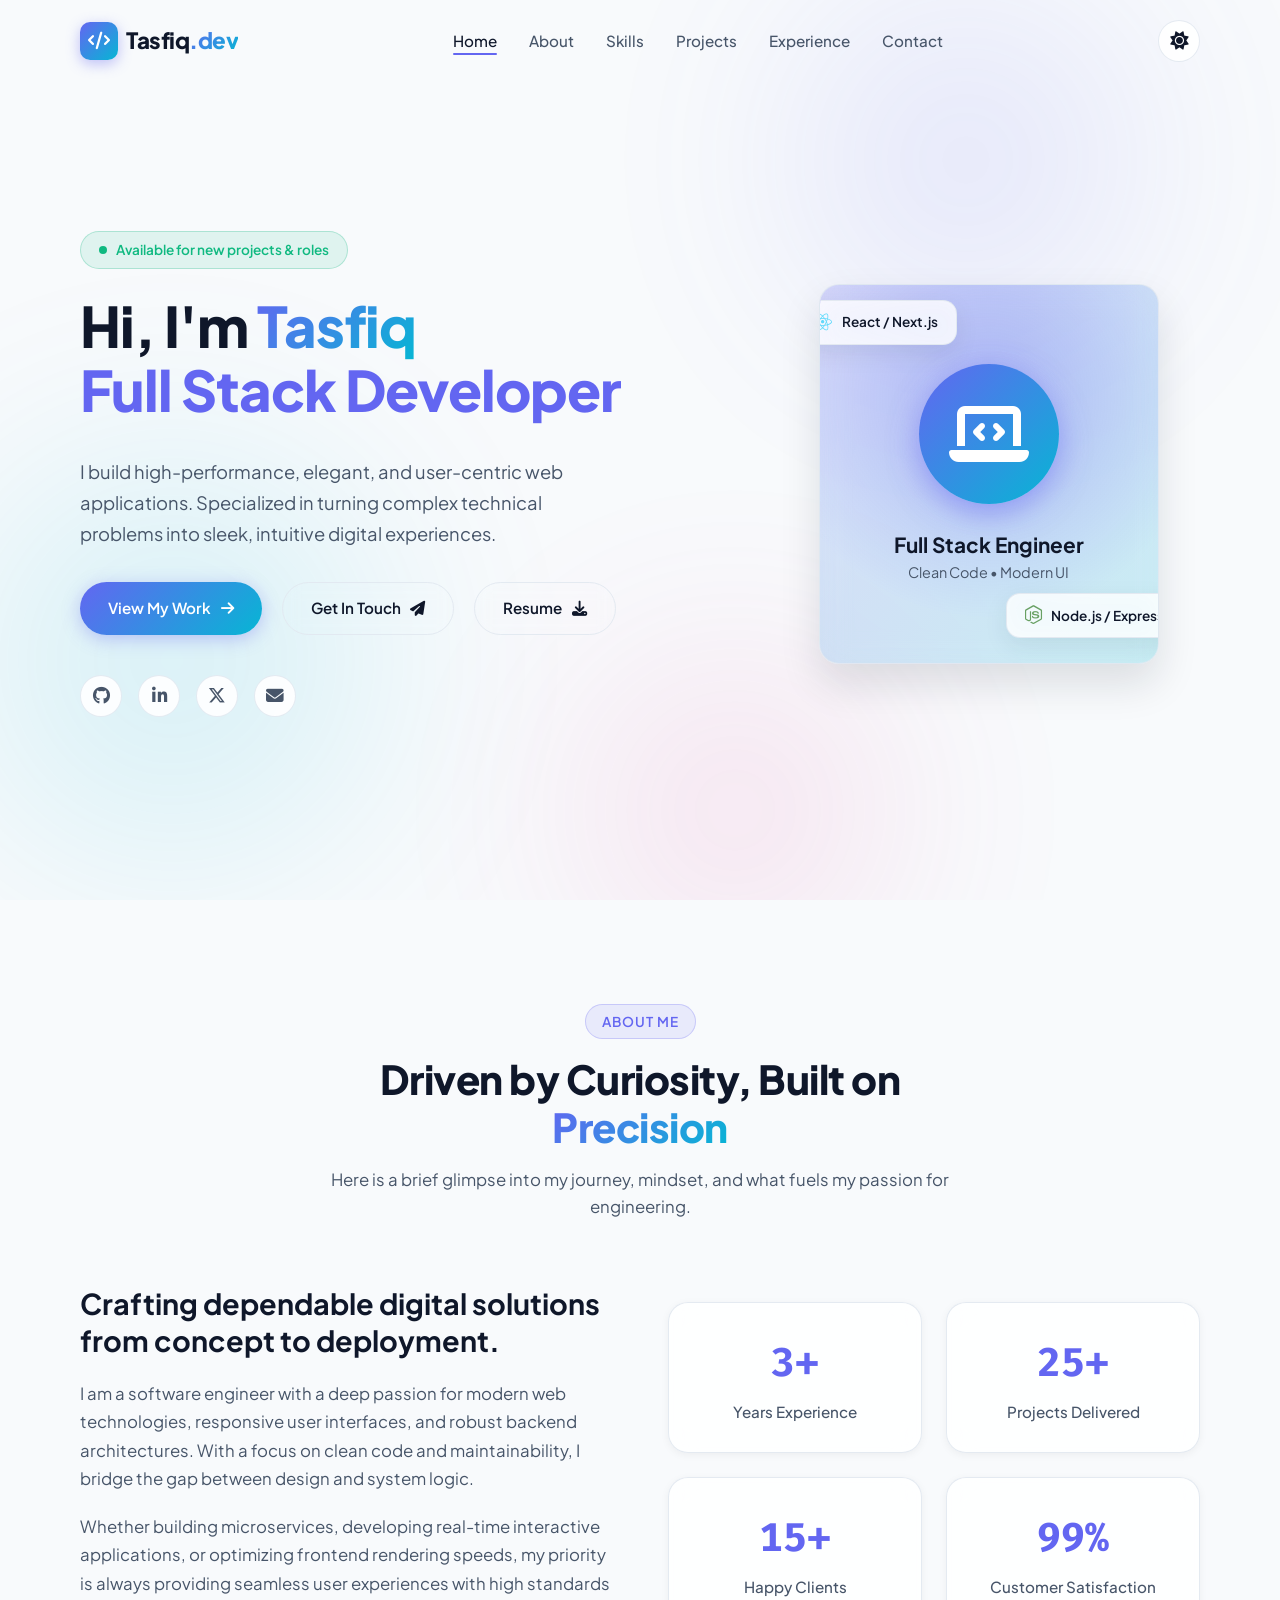
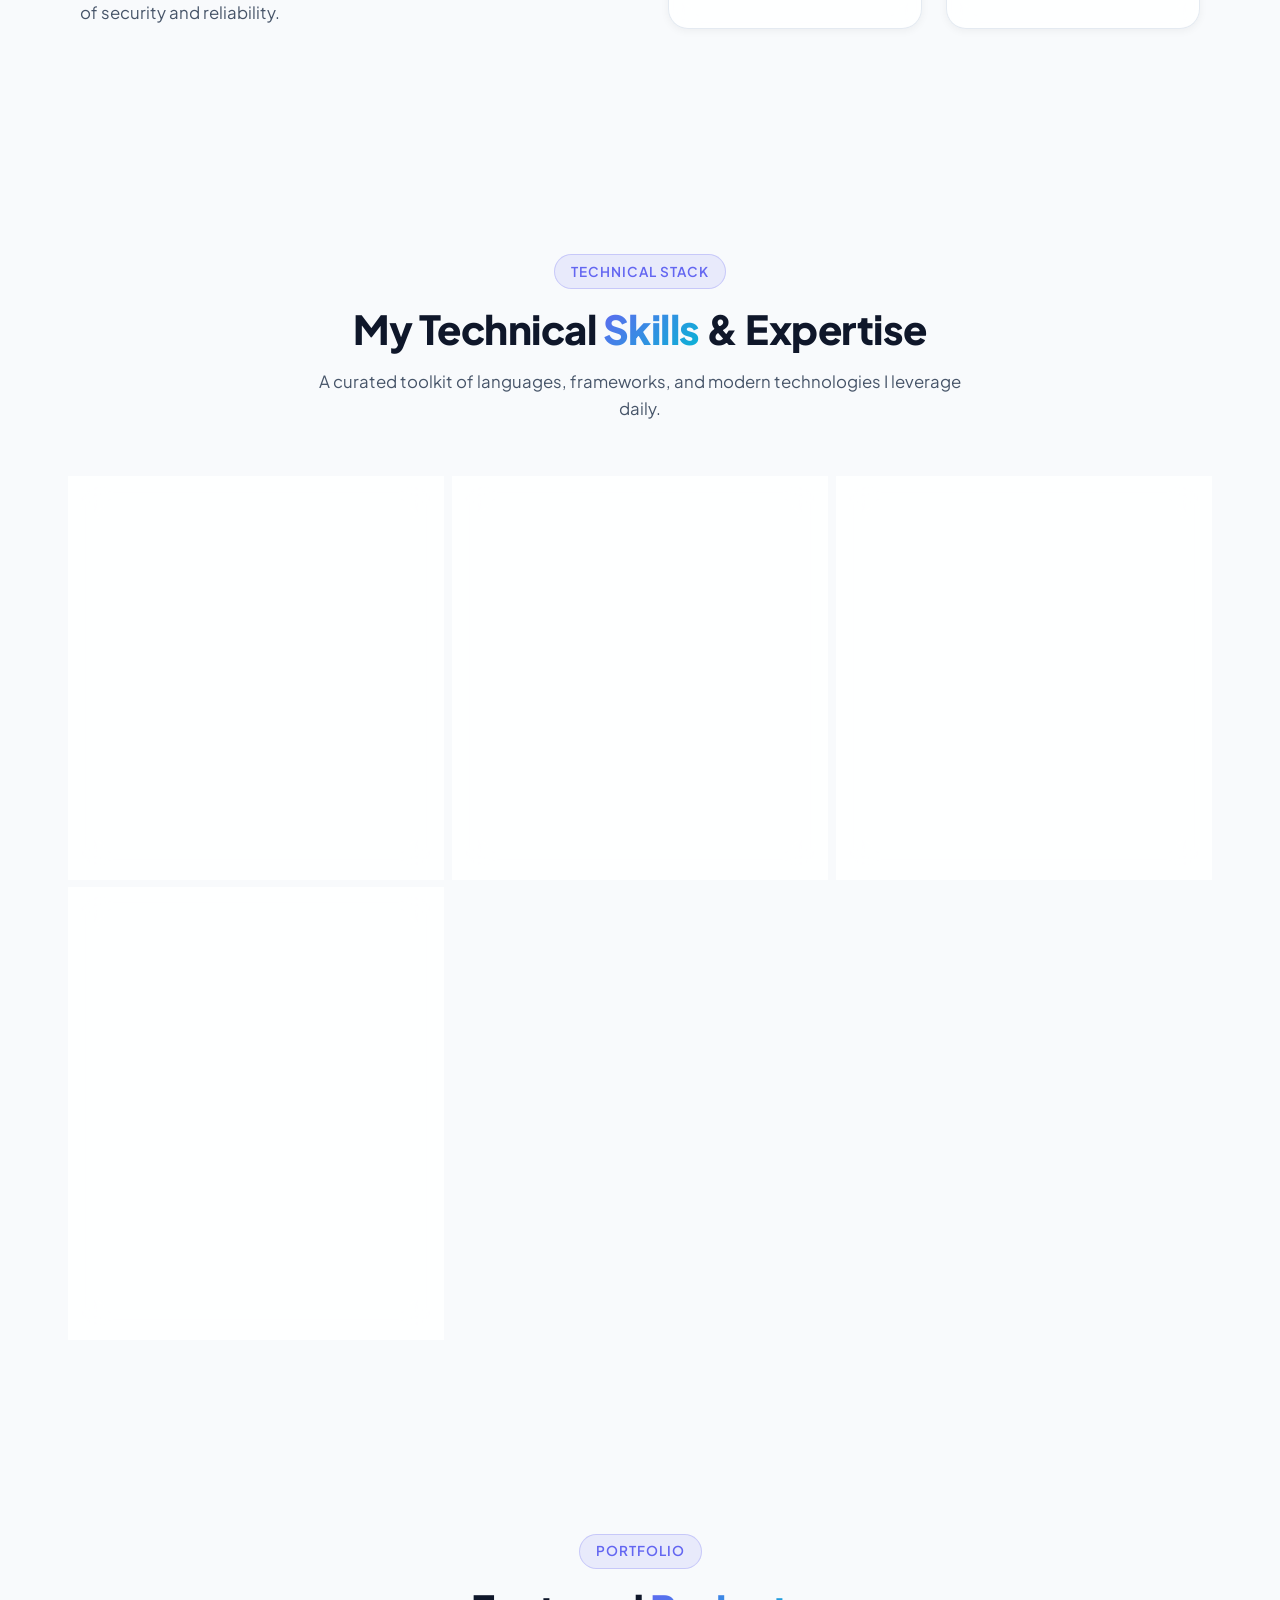
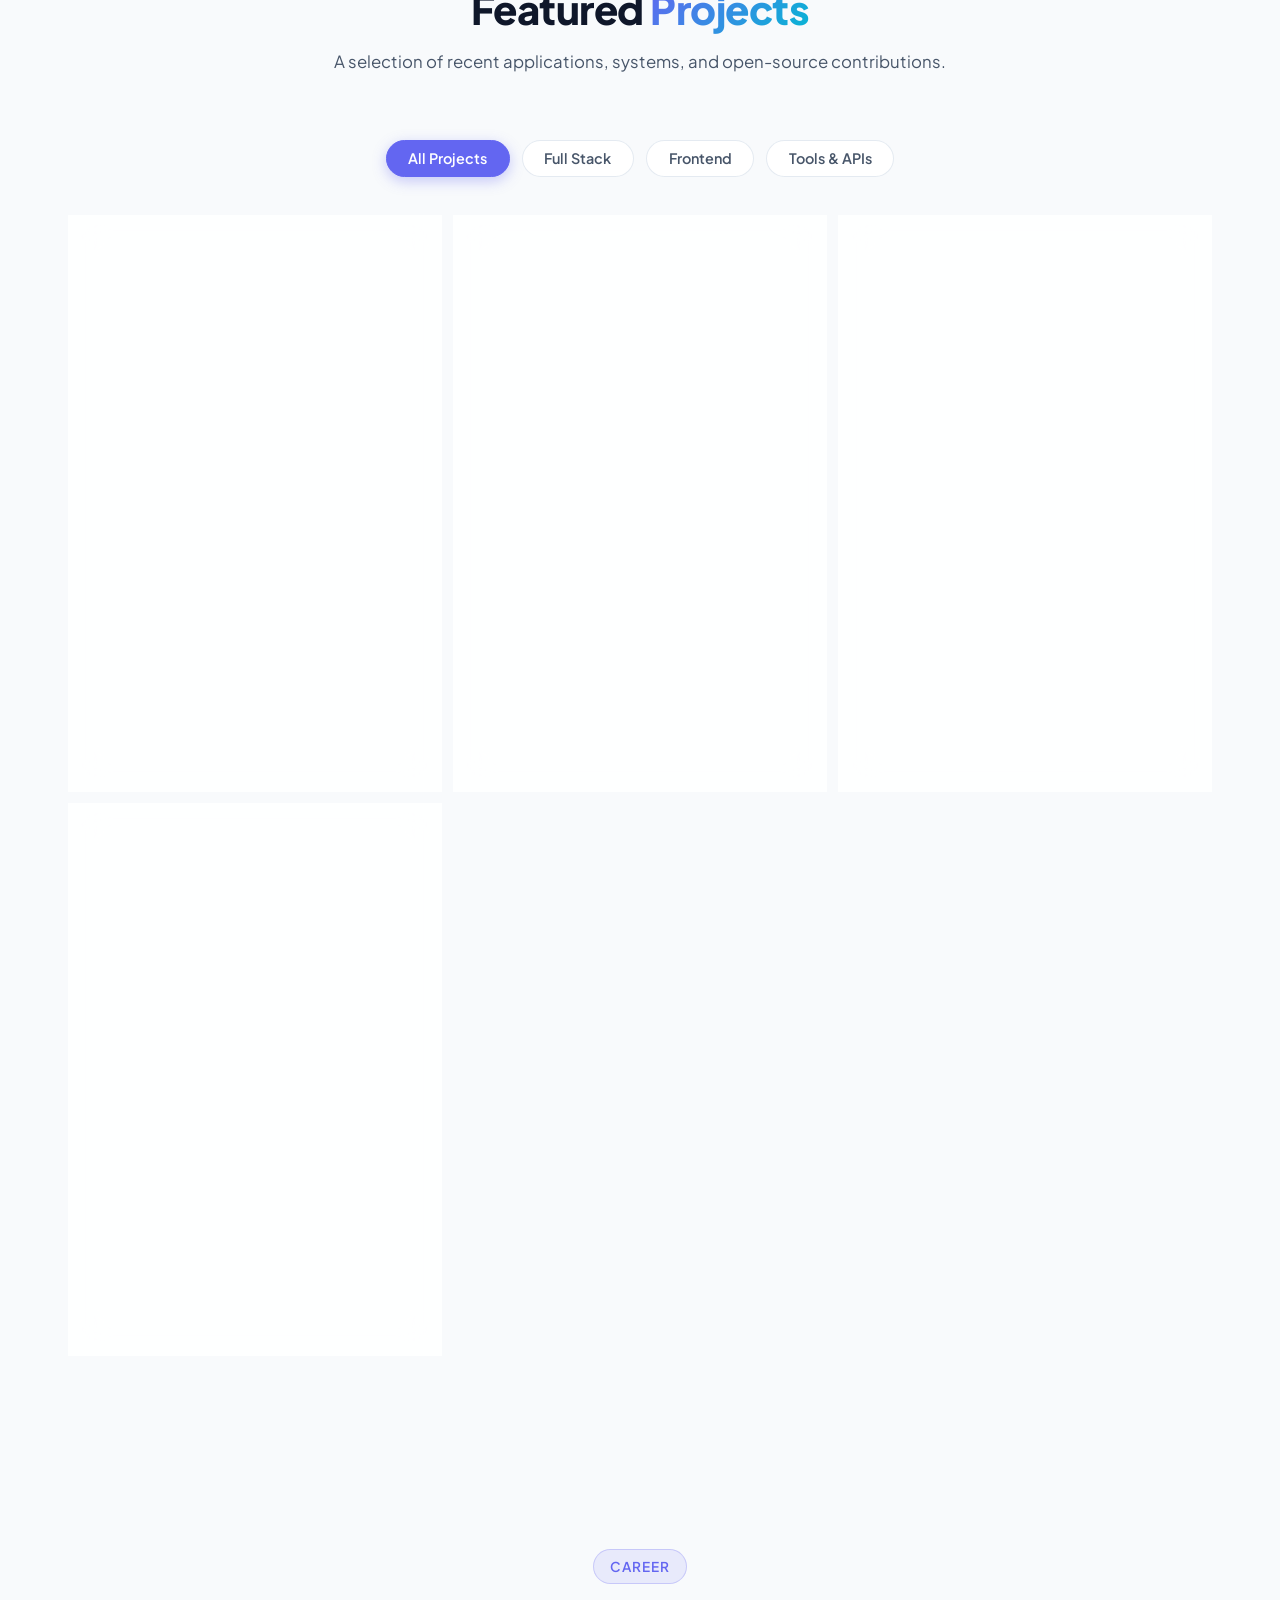
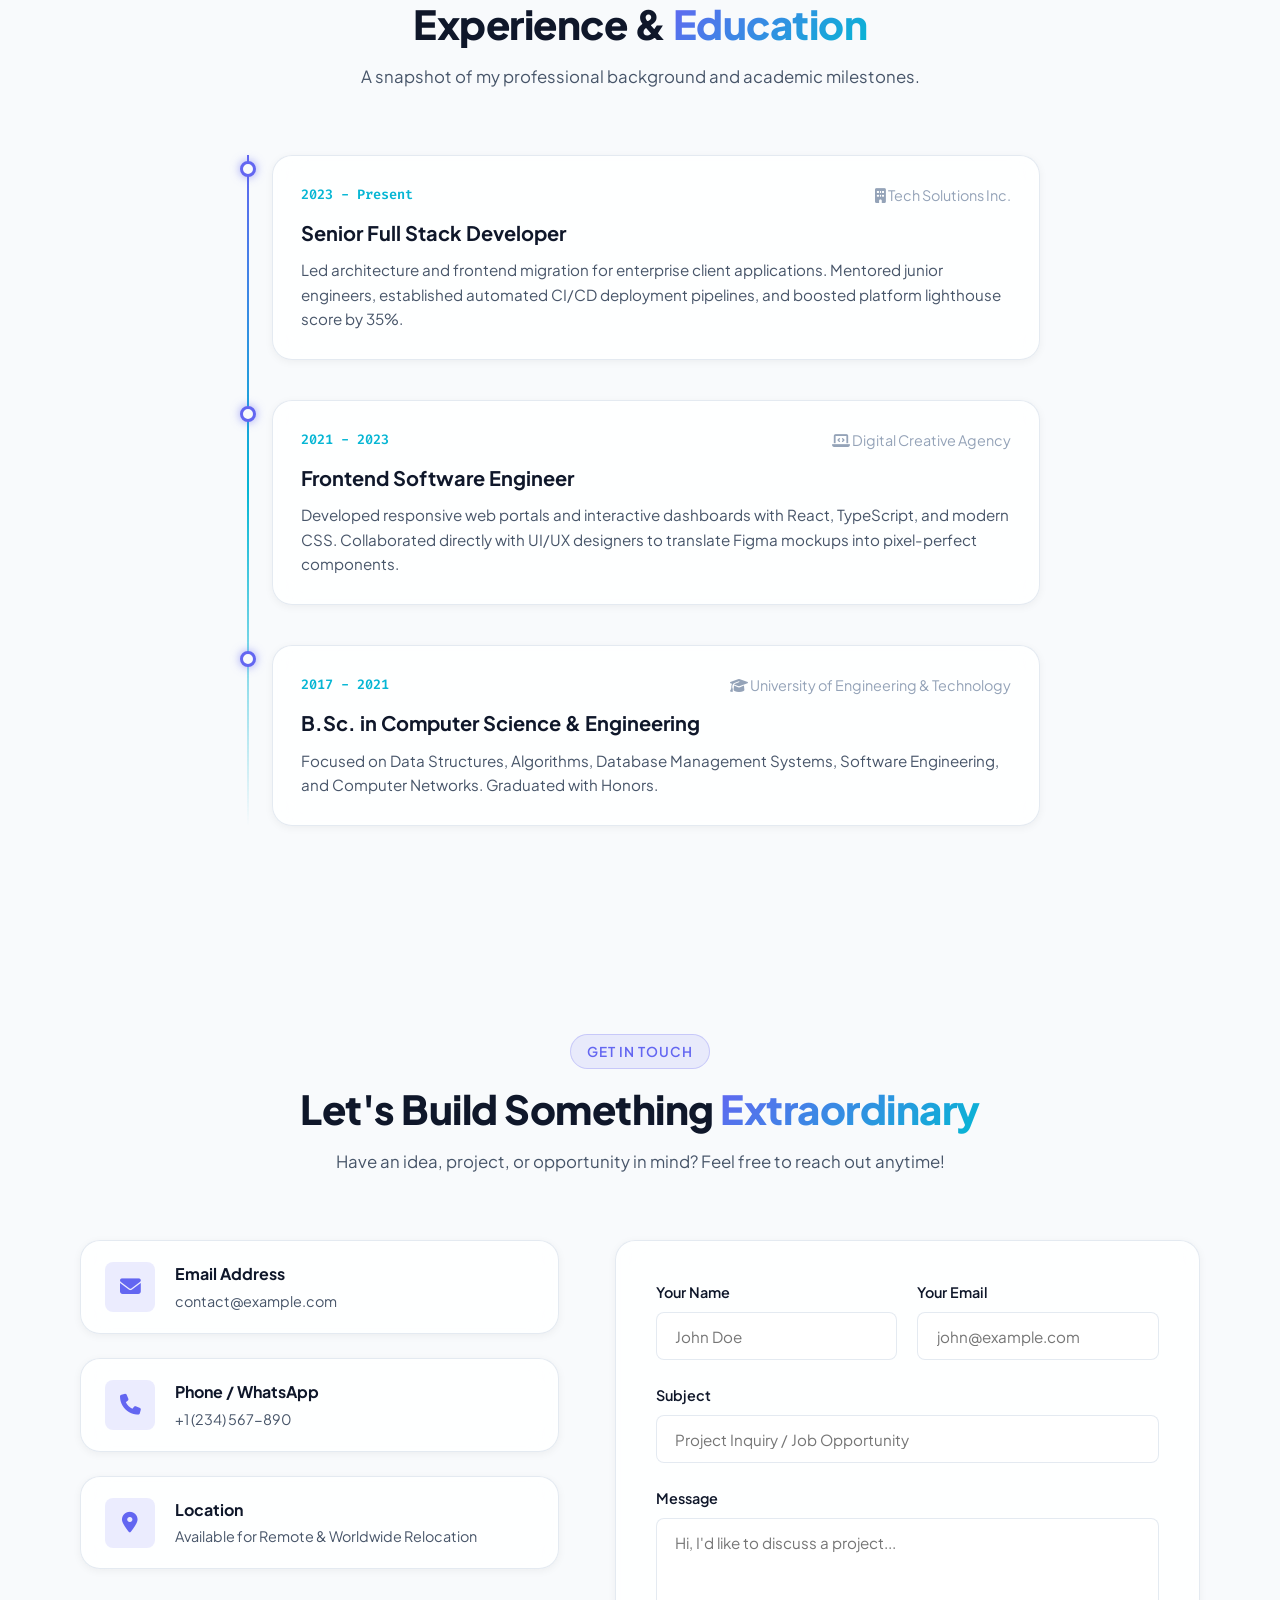
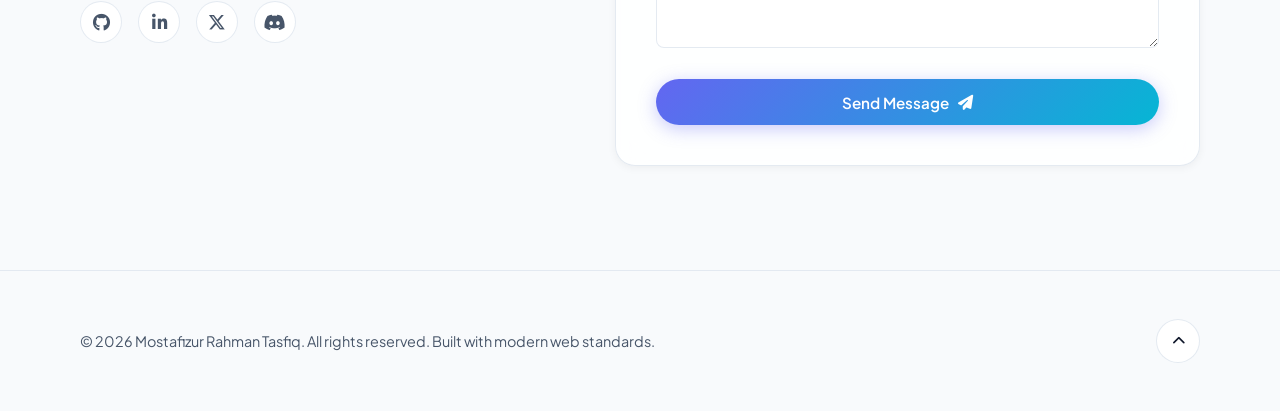
==== commit b35800c1: "Add Google Search Console verification file and meta tag" ====
--- a/index.html
+++ b/index.html
@@ -8,6 +8,31 @@
     <meta name="author" content="Mostafizur Rahman Tasfiq">
     
     <title>Mostafizur Rahman Tasfiq | Full Stack Engineer & Portfolio</title>
+
+    <link rel="canonical" href="https://mdmostafizurrahmantasfiq.github.io/website-/">
+    <meta name="robots" content="index, follow">
+    <meta name="googlebot" content="index, follow, max-snippet:-1, max-image-preview:large, max-video-preview:-1">
+    <meta name="google-site-verification" content="google0c1a73099a9bc0ac">
+
+    <!-- Open Graph / Facebook / LinkedIn for Google Preview -->
+    <meta property="og:type" content="website">
+    <meta property="og:url" content="https://mdmostafizurrahmantasfiq.github.io/website-/">
+    <meta property="og:title" content="Mostafizur Rahman Tasfiq | Full Stack Engineer & Portfolio">
+    <meta property="og:description" content="Explore my software engineering projects, tech stack, and interactive portfolio.">
+
+    <!-- Google Structured Data (JSON-LD) -->
+    <script type="application/ld+json">
+    {
+      "@context": "https://schema.org",
+      "@type": "Person",
+      "name": "Mostafizur Rahman Tasfiq",
+      "url": "https://mdmostafizurrahmantasfiq.github.io/website-/",
+      "jobTitle": "Software Engineer & Full Stack Developer",
+      "sameAs": [
+        "https://github.com/mdmostafizurrahmantasfiq"
+      ]
+    }
+    </script>
 
     <!-- Google Fonts -->
     <link rel="preconnect" href="https://fonts.googleapis.com">
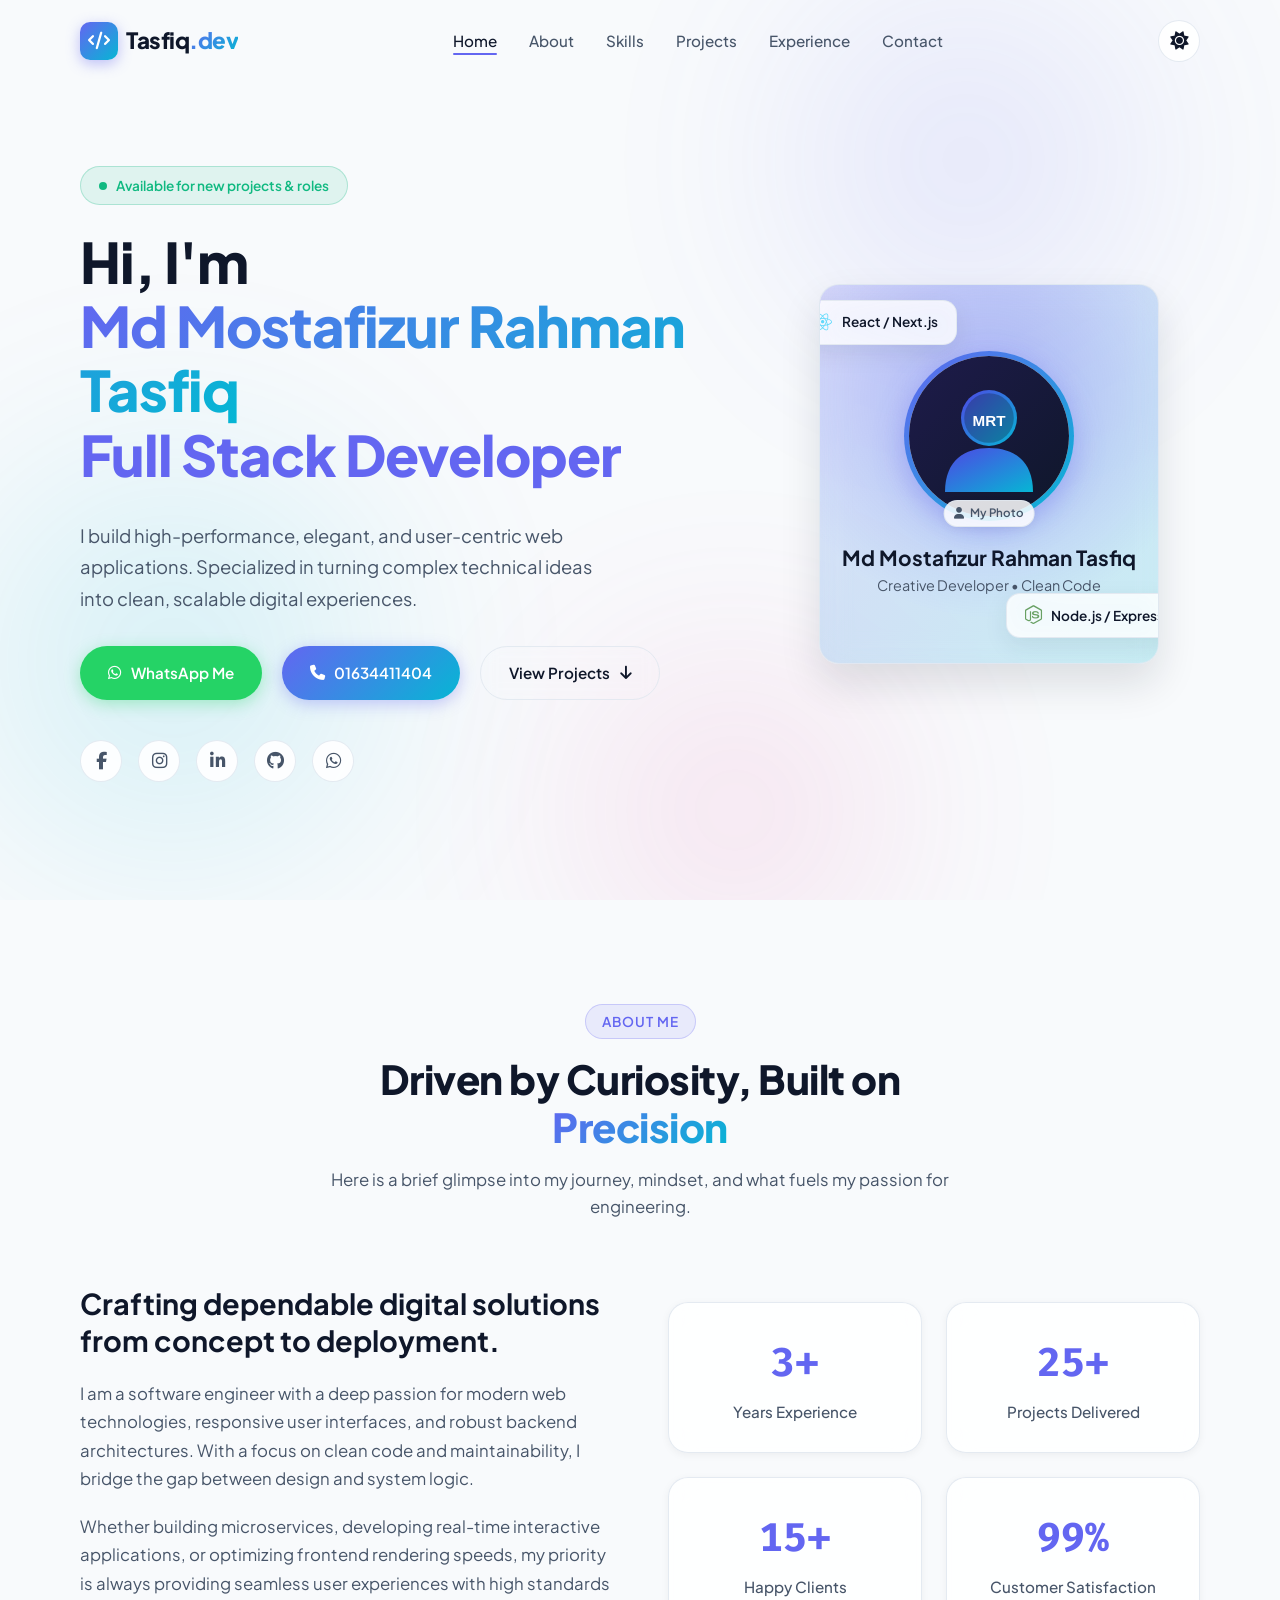
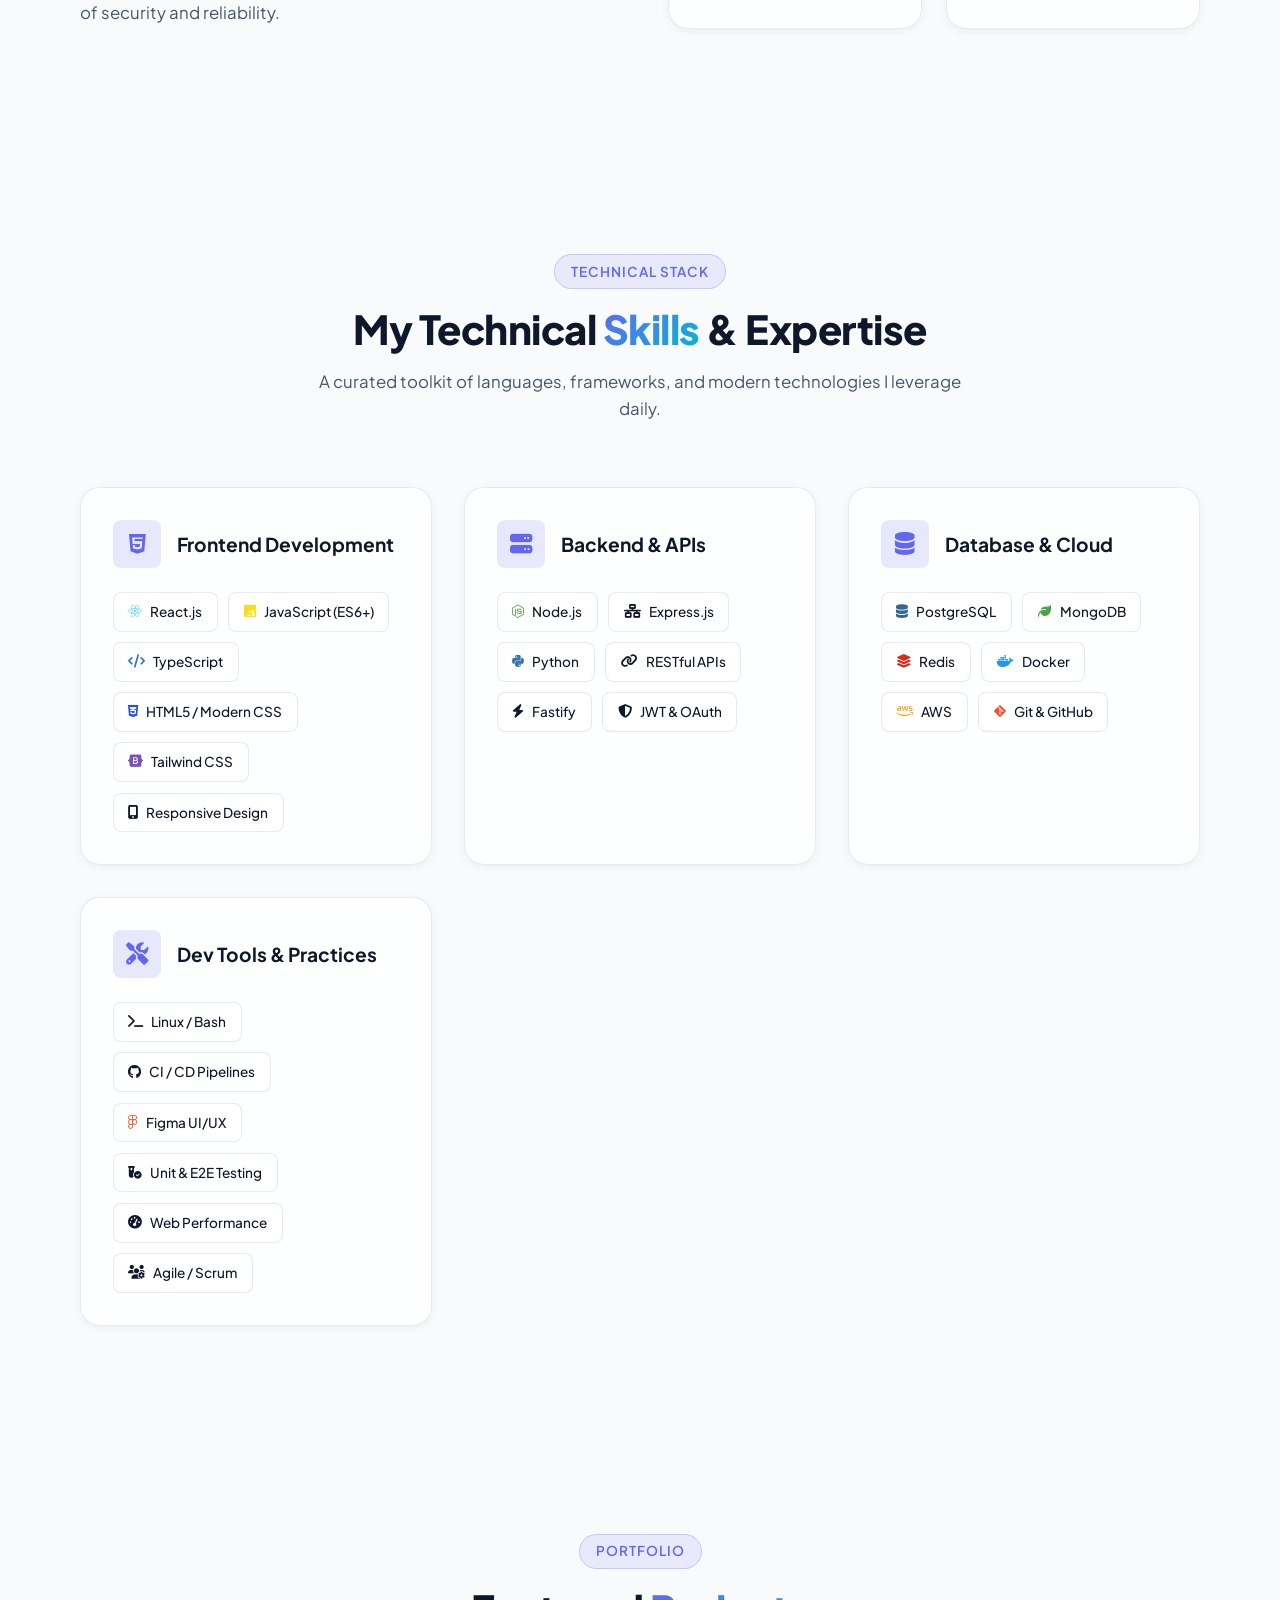
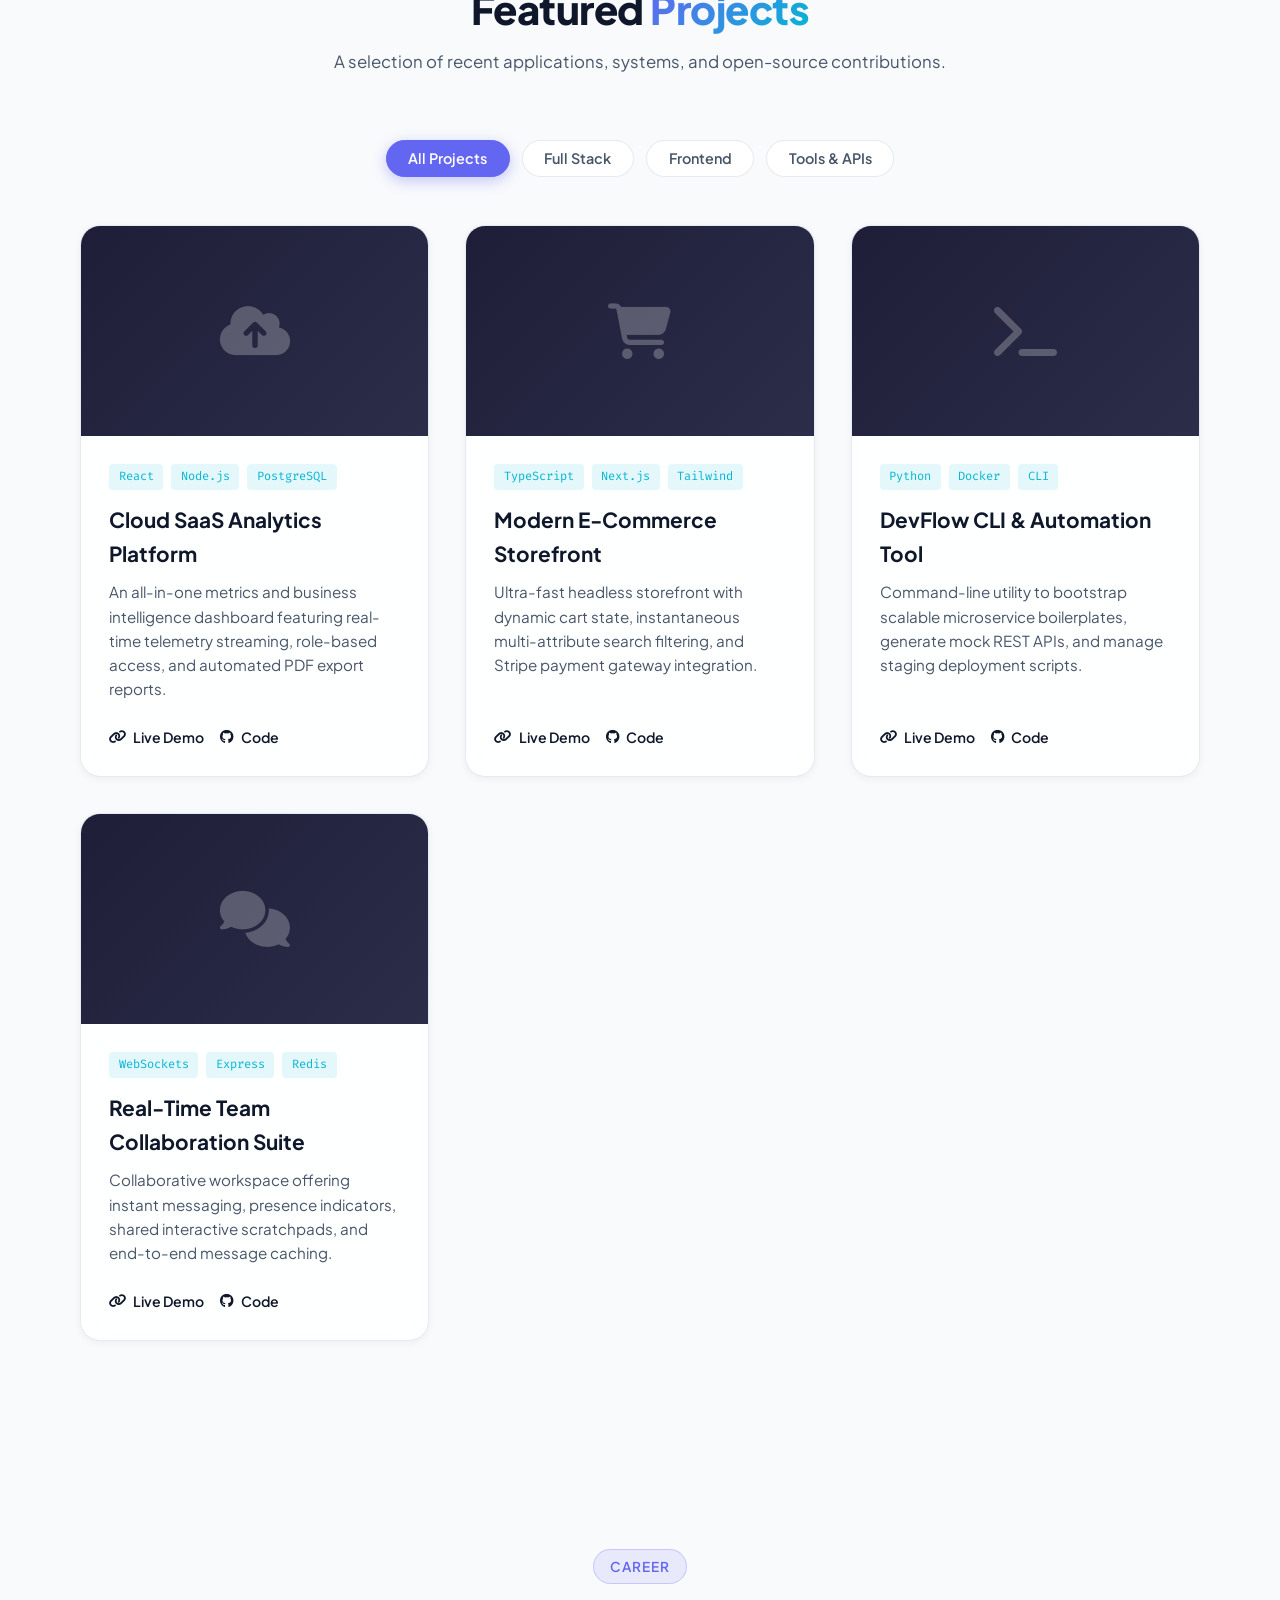
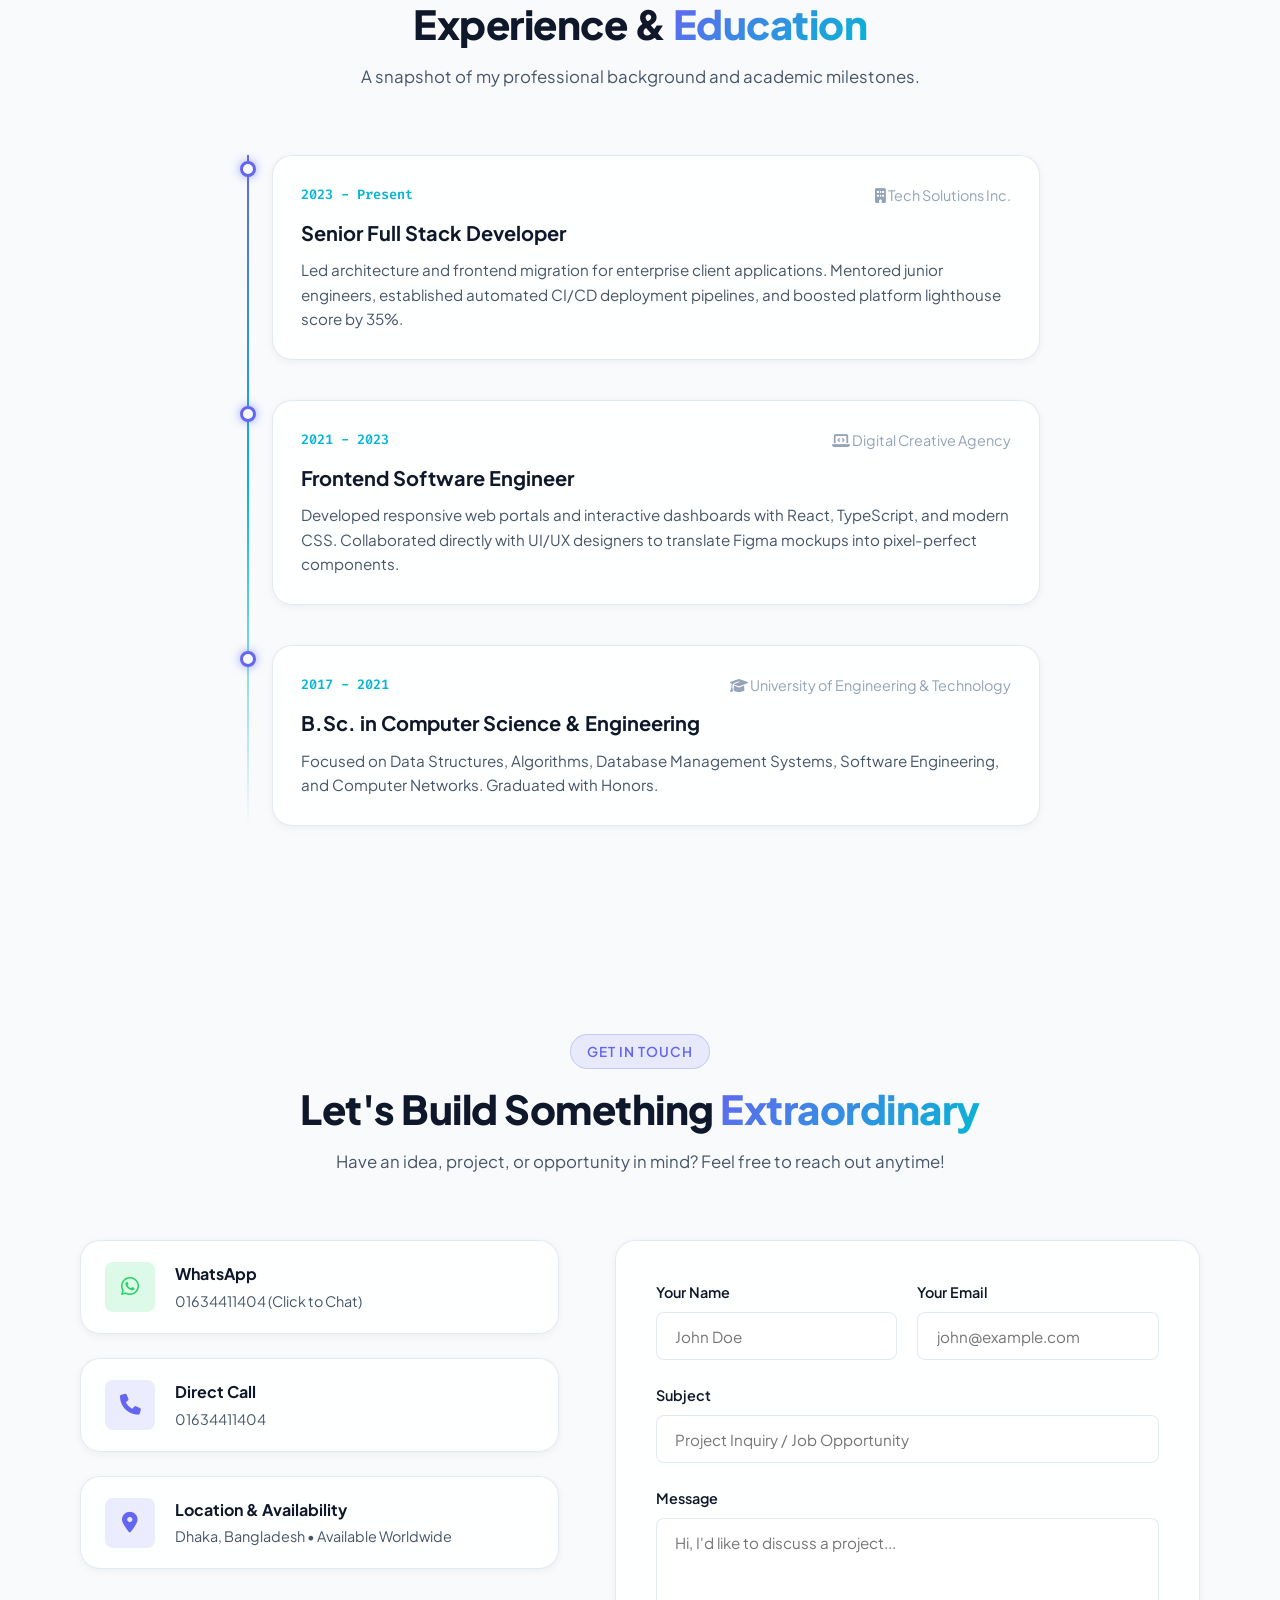
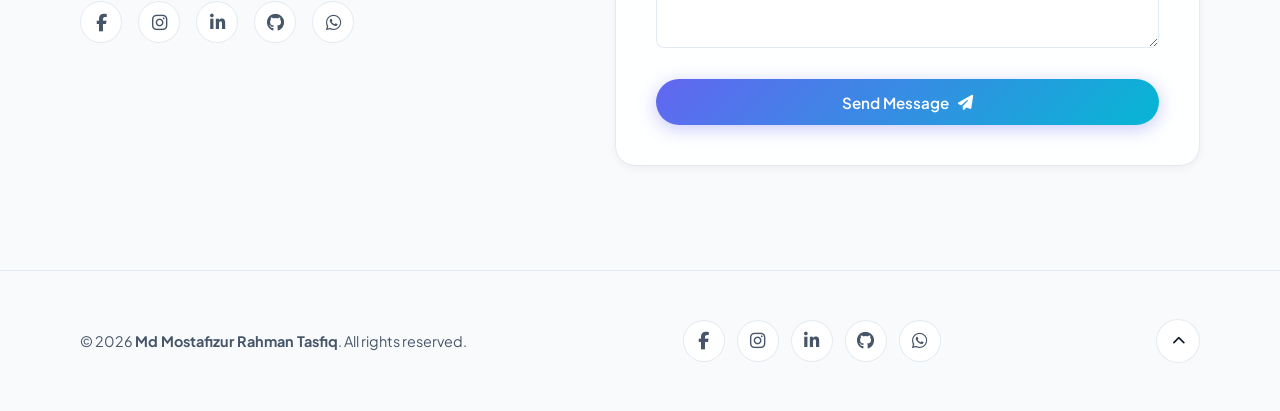
==== commit 15e57314: "Update portfolio with Md Mostafizur Rahman Tasfiq details, photo placeholder, WhatsApp, phone, and s" ====
--- a/index.html
+++ b/index.html
@@ -5,9 +5,9 @@
     <meta name="viewport" content="width=device-width, initial-scale=1.0">
     <meta name="description" content="Personal Portfolio - Modern, sleek and responsive portfolio website showcasing software engineering projects, skills, and experience.">
     <meta name="keywords" content="Portfolio, Software Engineer, Web Developer, Full Stack, Frontend, Backend, JavaScript, React, Node.js">
-    <meta name="author" content="Mostafizur Rahman Tasfiq">
+    <meta name="author" content="Md Mostafizur Rahman Tasfiq">
     
-    <title>Mostafizur Rahman Tasfiq | Full Stack Engineer & Portfolio</title>
+    <title>Md Mostafizur Rahman Tasfiq | Personal Portfolio</title>
 
     <link rel="canonical" href="https://mdmostafizurrahmantasfiq.github.io/website-/">
     <meta name="robots" content="index, follow">
@@ -17,18 +17,22 @@
     <!-- Open Graph / Facebook / LinkedIn for Google Preview -->
     <meta property="og:type" content="website">
     <meta property="og:url" content="https://mdmostafizurrahmantasfiq.github.io/website-/">
-    <meta property="og:title" content="Mostafizur Rahman Tasfiq | Full Stack Engineer & Portfolio">
-    <meta property="og:description" content="Explore my software engineering projects, tech stack, and interactive portfolio.">
+    <meta property="og:title" content="Md Mostafizur Rahman Tasfiq | Personal Portfolio">
+    <meta property="og:description" content="Explore the personal portfolio, projects, and contact details of Md Mostafizur Rahman Tasfiq.">
 
     <!-- Google Structured Data (JSON-LD) -->
     <script type="application/ld+json">
     {
       "@context": "https://schema.org",
       "@type": "Person",
-      "name": "Mostafizur Rahman Tasfiq",
+      "name": "Md Mostafizur Rahman Tasfiq",
       "url": "https://mdmostafizurrahmantasfiq.github.io/website-/",
-      "jobTitle": "Software Engineer & Full Stack Developer",
+      "telephone": "+8801634411404",
+      "jobTitle": "Software Engineer & Creative Developer",
       "sameAs": [
+        "https://www.facebook.com/mdmosatafizurrahmantasfiq/",
+        "https://www.instagram.com/_mrtasfiq_/?hl=en",
+        "https://linkedin.com/in/mdmostafizurrahmantasfiq",
         "https://github.com/mdmostafizurrahmantasfiq"
       ]
     }
@@ -95,7 +99,8 @@
                         <span>Available for new projects & roles</span>
                     </div>
                     <h1 class="hero-title">
-                        Hi, I'm <span class="gradient-text">Tasfiq</span><br>
+                        Hi, I'm <br>
+                        <span class="gradient-text">Md Mostafizur Rahman Tasfiq</span><br>
                         <span class="typing-container">
                             <span id="typing-text"></span>
                             <span class="typing-cursor"></span>
@@ -103,34 +108,37 @@
                     </h1>
                     <p class="hero-subtitle">
                         I build high-performance, elegant, and user-centric web applications.
-                        Specialized in turning complex technical problems into sleek, intuitive digital experiences.
+                        Specialized in turning complex technical ideas into clean, scalable digital experiences.
                     </p>
                     <div class="hero-actions">
-                        <a href="#projects" class="btn btn-primary">
-                            <span>View My Work</span>
-                            <i class="fa-solid fa-arrow-right"></i>
-                        </a>
-                        <a href="#contact" class="btn btn-outline">
-                            <span>Get In Touch</span>
-                            <i class="fa-solid fa-paper-plane"></i>
-                        </a>
-                        <a href="assets/docs/resume.txt" download class="btn btn-outline" title="Download CV">
-                            <span>Resume</span>
-                            <i class="fa-solid fa-download"></i>
+                        <a href="https://wa.me/8801634411404" target="_blank" rel="noopener noreferrer" class="btn btn-whatsapp" title="Message on WhatsApp">
+                            <i class="fa-brands fa-whatsapp"></i>
+                            <span>WhatsApp Me</span>
+                        </a>
+                        <a href="tel:01634411404" class="btn btn-call" title="Call directly">
+                            <i class="fa-solid fa-phone"></i>
+                            <span>01634411404</span>
+                        </a>
+                        <a href="#projects" class="btn btn-outline">
+                            <span>View Projects</span>
+                            <i class="fa-solid fa-arrow-down"></i>
                         </a>
                     </div>
                     <div class="hero-socials">
-                        <a href="https://github.com" target="_blank" rel="noopener noreferrer" class="social-link" aria-label="GitHub">
+                        <a href="https://www.facebook.com/mdmosatafizurrahmantasfiq/" target="_blank" rel="noopener noreferrer" class="social-link facebook" aria-label="Facebook" title="Facebook">
+                            <i class="fa-brands fa-facebook-f"></i>
+                        </a>
+                        <a href="https://www.instagram.com/_mrtasfiq_/?hl=en" target="_blank" rel="noopener noreferrer" class="social-link instagram" aria-label="Instagram" title="Instagram">
+                            <i class="fa-brands fa-instagram"></i>
+                        </a>
+                        <a href="https://linkedin.com/in/mdmostafizurrahmantasfiq" target="_blank" rel="noopener noreferrer" class="social-link linkedin" aria-label="LinkedIn" title="LinkedIn">
+                            <i class="fa-brands fa-linkedin-in"></i>
+                        </a>
+                        <a href="https://github.com/mdmostafizurrahmantasfiq" target="_blank" rel="noopener noreferrer" class="social-link" aria-label="GitHub" title="GitHub">
                             <i class="fa-brands fa-github"></i>
                         </a>
-                        <a href="https://linkedin.com" target="_blank" rel="noopener noreferrer" class="social-link" aria-label="LinkedIn">
-                            <i class="fa-brands fa-linkedin-in"></i>
-                        </a>
-                        <a href="https://twitter.com" target="_blank" rel="noopener noreferrer" class="social-link" aria-label="Twitter">
-                            <i class="fa-brands fa-x-twitter"></i>
-                        </a>
-                        <a href="mailto:contact@example.com" class="social-link" aria-label="Email">
-                            <i class="fa-solid fa-envelope"></i>
+                        <a href="https://wa.me/8801634411404" target="_blank" rel="noopener noreferrer" class="social-link whatsapp" aria-label="WhatsApp" title="WhatsApp">
+                            <i class="fa-brands fa-whatsapp"></i>
                         </a>
                     </div>
                 </div>
@@ -140,12 +148,13 @@
                     <div class="avatar-wrapper glass-card">
                         <div class="avatar-glow"></div>
                         <div class="avatar-graphic">
-                            <div class="avatar-icon-circle">
-                                <i class="fa-solid fa-laptop-code"></i>
+                            <div class="profile-photo-container">
+                                <img class="profile-photo-img" src="assets/images/profile-placeholder.svg" alt="Md Mostafizur Rahman Tasfiq" id="profile-img">
+                                <span class="photo-placeholder-badge"><i class="fa-solid fa-user"></i> My Photo</span>
                             </div>
                             <div class="avatar-info">
-                                <h4>Full Stack Engineer</h4>
-                                <p>Clean Code &bull; Modern UI</p>
+                                <h4>Md Mostafizur Rahman Tasfiq</h4>
+                                <p>Creative Developer &bull; Clean Code</p>
                             </div>
                         </div>
 
@@ -497,35 +506,36 @@
                     <div class="contact-info">
                         <div class="contact-info-list">
                             <div class="contact-info-card glass-card">
-                                <div class="contact-icon"><i class="fa-solid fa-envelope"></i></div>
+                                <div class="contact-icon" style="background: rgba(37, 211, 102, 0.15); color: #25D366;"><i class="fa-brands fa-whatsapp"></i></div>
                                 <div class="contact-details">
-                                    <h4>Email Address</h4>
-                                    <p><a href="mailto:contact@example.com">contact@example.com</a></p>
+                                    <h4>WhatsApp</h4>
+                                    <p><a href="https://wa.me/8801634411404" target="_blank" rel="noopener noreferrer">01634411404 (Click to Chat)</a></p>
                                 </div>
                             </div>
 
                             <div class="contact-info-card glass-card">
                                 <div class="contact-icon"><i class="fa-solid fa-phone"></i></div>
                                 <div class="contact-details">
-                                    <h4>Phone / WhatsApp</h4>
-                                    <p><a href="tel:+1234567890">+1 (234) 567-890</a></p>
+                                    <h4>Direct Call</h4>
+                                    <p><a href="tel:01634411404">01634411404</a></p>
                                 </div>
                             </div>
 
                             <div class="contact-info-card glass-card">
                                 <div class="contact-icon"><i class="fa-solid fa-location-dot"></i></div>
                                 <div class="contact-details">
-                                    <h4>Location</h4>
-                                    <p>Available for Remote & Worldwide Relocation</p>
+                                    <h4>Location & Availability</h4>
+                                    <p>Dhaka, Bangladesh &bull; Available Worldwide</p>
                                 </div>
                             </div>
                         </div>
 
                         <div class="hero-socials">
-                            <a href="https://github.com" target="_blank" rel="noopener noreferrer" class="social-link" aria-label="GitHub"><i class="fa-brands fa-github"></i></a>
-                            <a href="https://linkedin.com" target="_blank" rel="noopener noreferrer" class="social-link" aria-label="LinkedIn"><i class="fa-brands fa-linkedin-in"></i></a>
-                            <a href="https://twitter.com" target="_blank" rel="noopener noreferrer" class="social-link" aria-label="Twitter"><i class="fa-brands fa-x-twitter"></i></a>
-                            <a href="https://discord.com" target="_blank" rel="noopener noreferrer" class="social-link" aria-label="Discord"><i class="fa-brands fa-discord"></i></a>
+                            <a href="https://www.facebook.com/mdmosatafizurrahmantasfiq/" target="_blank" rel="noopener noreferrer" class="social-link facebook" aria-label="Facebook" title="Facebook"><i class="fa-brands fa-facebook-f"></i></a>
+                            <a href="https://www.instagram.com/_mrtasfiq_/?hl=en" target="_blank" rel="noopener noreferrer" class="social-link instagram" aria-label="Instagram" title="Instagram"><i class="fa-brands fa-instagram"></i></a>
+                            <a href="https://linkedin.com/in/mdmostafizurrahmantasfiq" target="_blank" rel="noopener noreferrer" class="social-link linkedin" aria-label="LinkedIn" title="LinkedIn"><i class="fa-brands fa-linkedin-in"></i></a>
+                            <a href="https://github.com/mdmostafizurrahmantasfiq" target="_blank" rel="noopener noreferrer" class="social-link" aria-label="GitHub" title="GitHub"><i class="fa-brands fa-github"></i></a>
+                            <a href="https://wa.me/8801634411404" target="_blank" rel="noopener noreferrer" class="social-link whatsapp" aria-label="WhatsApp" title="WhatsApp"><i class="fa-brands fa-whatsapp"></i></a>
                         </div>
                     </div>
 
@@ -570,8 +580,15 @@
     <footer class="footer">
         <div class="container footer-content">
             <p class="footer-text">
-                &copy; <span id="current-year"></span> Mostafizur Rahman Tasfiq. All rights reserved. Built with modern web standards.
+                &copy; <span id="current-year"></span> <strong>Md Mostafizur Rahman Tasfiq</strong>. All rights reserved.
             </p>
+            <div class="footer-socials" style="display: flex; gap: 0.75rem;">
+                <a href="https://www.facebook.com/mdmosatafizurrahmantasfiq/" target="_blank" rel="noopener noreferrer" class="social-link facebook" aria-label="Facebook"><i class="fa-brands fa-facebook-f"></i></a>
+                <a href="https://www.instagram.com/_mrtasfiq_/?hl=en" target="_blank" rel="noopener noreferrer" class="social-link instagram" aria-label="Instagram"><i class="fa-brands fa-instagram"></i></a>
+                <a href="https://linkedin.com/in/mdmostafizurrahmantasfiq" target="_blank" rel="noopener noreferrer" class="social-link linkedin" aria-label="LinkedIn"><i class="fa-brands fa-linkedin-in"></i></a>
+                <a href="https://github.com/mdmostafizurrahmantasfiq" target="_blank" rel="noopener noreferrer" class="social-link" aria-label="GitHub"><i class="fa-brands fa-github"></i></a>
+                <a href="https://wa.me/8801634411404" target="_blank" rel="noopener noreferrer" class="social-link whatsapp" aria-label="WhatsApp"><i class="fa-brands fa-whatsapp"></i></a>
+            </div>
             <button id="back-to-top" class="back-to-top" aria-label="Back to Top" title="Back to Top">
                 <i class="fa-solid fa-chevron-up"></i>
             </button>
--- a/css/style.css
+++ b/css/style.css
@@ -597,6 +597,101 @@
 .avatar-info p {
     color: var(--text-secondary);
     font-size: 0.9rem;
+}
+
+/* Profile Photo Placeholder Frame */
+.profile-photo-container {
+    width: 170px;
+    height: 170px;
+    margin: 0 auto 1.25rem auto;
+    border-radius: 50%;
+    position: relative;
+    padding: 5px;
+    background: linear-gradient(135deg, var(--primary), var(--accent));
+    box-shadow: 0 10px 30px rgba(var(--primary-rgb), 0.4);
+    transition: transform var(--transition-base), box-shadow var(--transition-base);
+}
+
+.profile-photo-container:hover {
+    transform: scale(1.03);
+    box-shadow: 0 15px 35px rgba(var(--primary-rgb), 0.5);
+}
+
+.profile-photo-img {
+    width: 100%;
+    height: 100%;
+    border-radius: 50%;
+    object-fit: cover;
+    background: var(--bg-card);
+    display: block;
+}
+
+.photo-placeholder-badge {
+    position: absolute;
+    bottom: -6px;
+    left: 50%;
+    transform: translateX(-50%);
+    background: var(--bg-surface);
+    border: 1px solid var(--border-color);
+    color: var(--text-secondary);
+    font-size: 0.72rem;
+    font-weight: 600;
+    padding: 0.2rem 0.6rem;
+    border-radius: var(--radius-full);
+    white-space: nowrap;
+    box-shadow: var(--shadow-sm);
+    display: flex;
+    align-items: center;
+    gap: 0.35rem;
+}
+
+/* WhatsApp, Call, & Social Buttons */
+.btn-whatsapp {
+    background: #25D366;
+    color: #ffffff;
+    box-shadow: 0 4px 16px rgba(37, 211, 102, 0.35);
+}
+
+.btn-whatsapp:hover {
+    background: #20bd5a;
+    color: #ffffff;
+    transform: translateY(-3px);
+    box-shadow: 0 8px 24px rgba(37, 211, 102, 0.5);
+}
+
+.btn-call {
+    background: linear-gradient(135deg, var(--primary), var(--accent));
+    color: #ffffff;
+    box-shadow: 0 4px 16px rgba(var(--primary-rgb), 0.35);
+}
+
+.btn-call:hover {
+    transform: translateY(-3px);
+    box-shadow: 0 8px 24px rgba(var(--primary-rgb), 0.5);
+}
+
+.social-link.facebook:hover {
+    color: #1877f2;
+    border-color: #1877f2;
+    box-shadow: 0 4px 14px rgba(24, 119, 242, 0.35);
+}
+
+.social-link.instagram:hover {
+    color: #e4405f;
+    border-color: #e4405f;
+    box-shadow: 0 4px 14px rgba(228, 64, 95, 0.35);
+}
+
+.social-link.linkedin:hover {
+    color: #0a66c2;
+    border-color: #0a66c2;
+    box-shadow: 0 4px 14px rgba(10, 102, 194, 0.35);
+}
+
+.social-link.whatsapp:hover {
+    color: #25D366;
+    border-color: #25D366;
+    box-shadow: 0 4px 14px rgba(37, 211, 102, 0.35);
 }
 
 /* Floating Tech Badges */
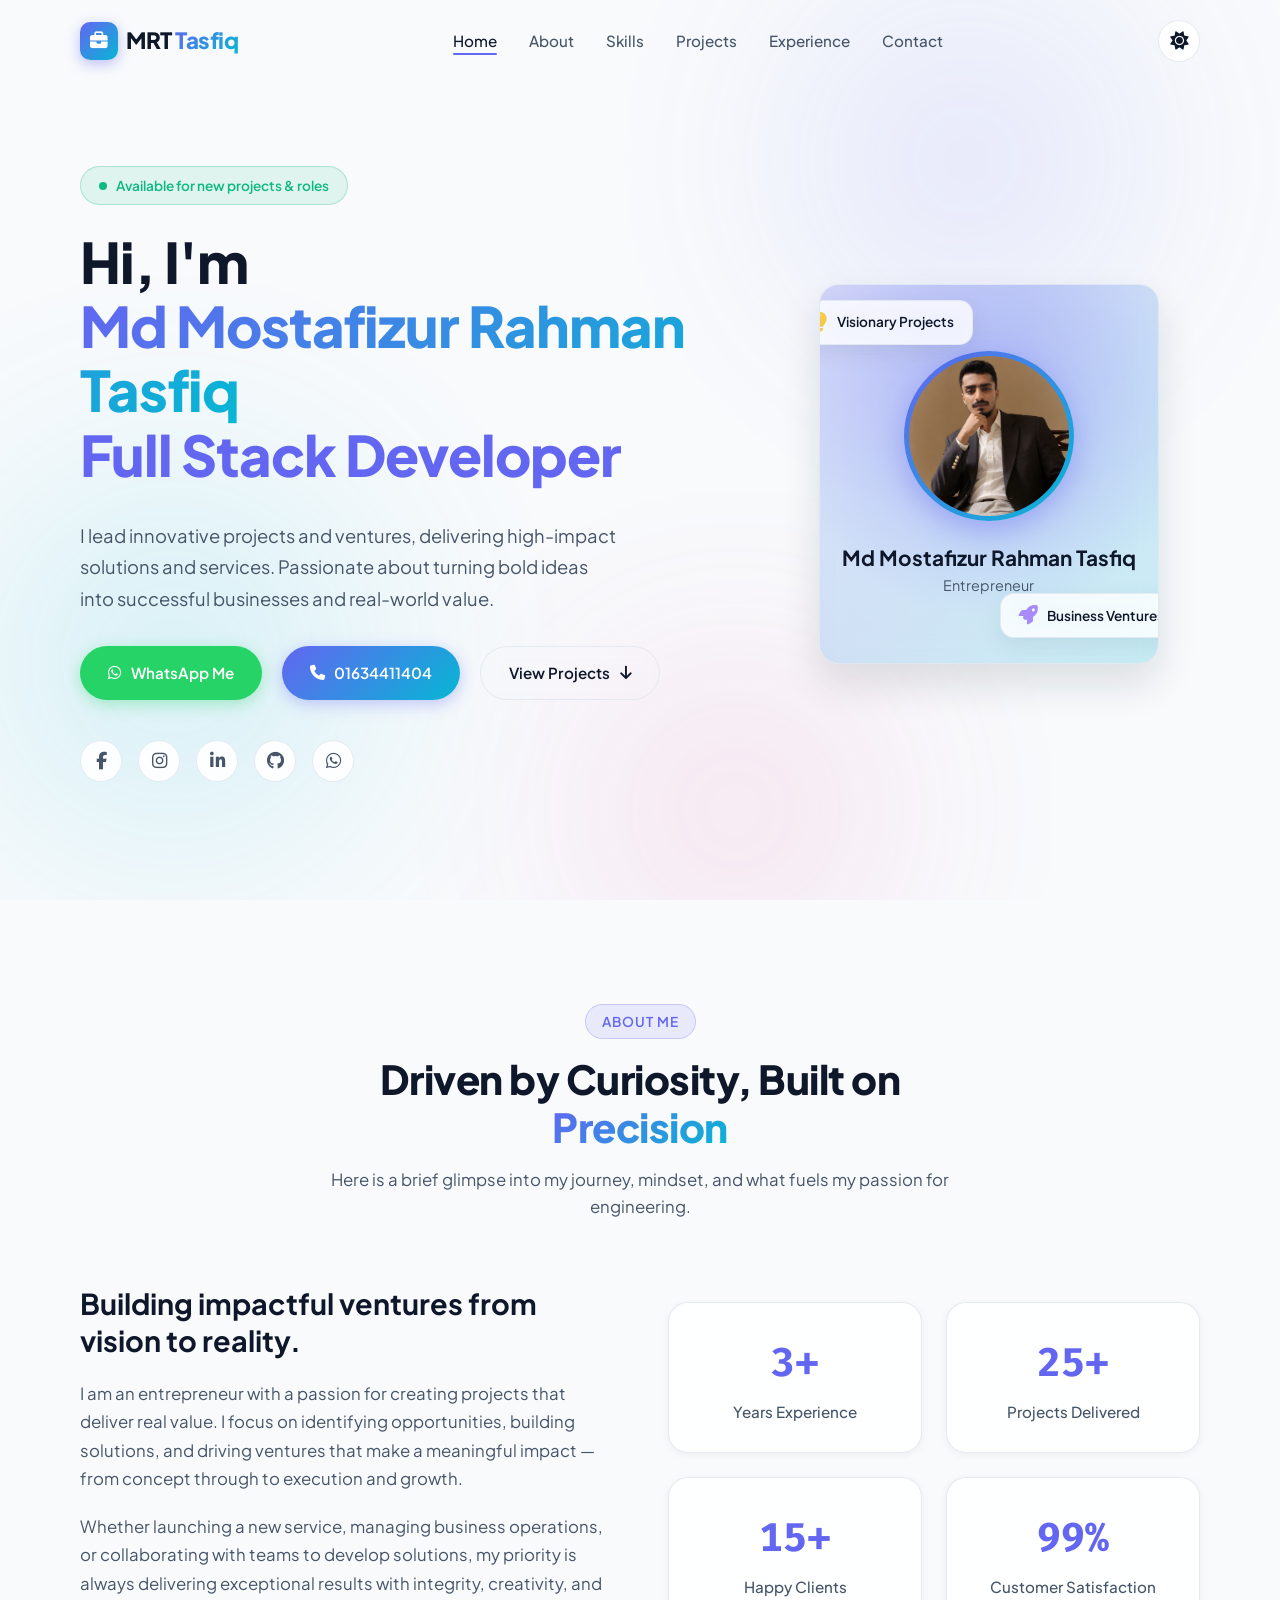
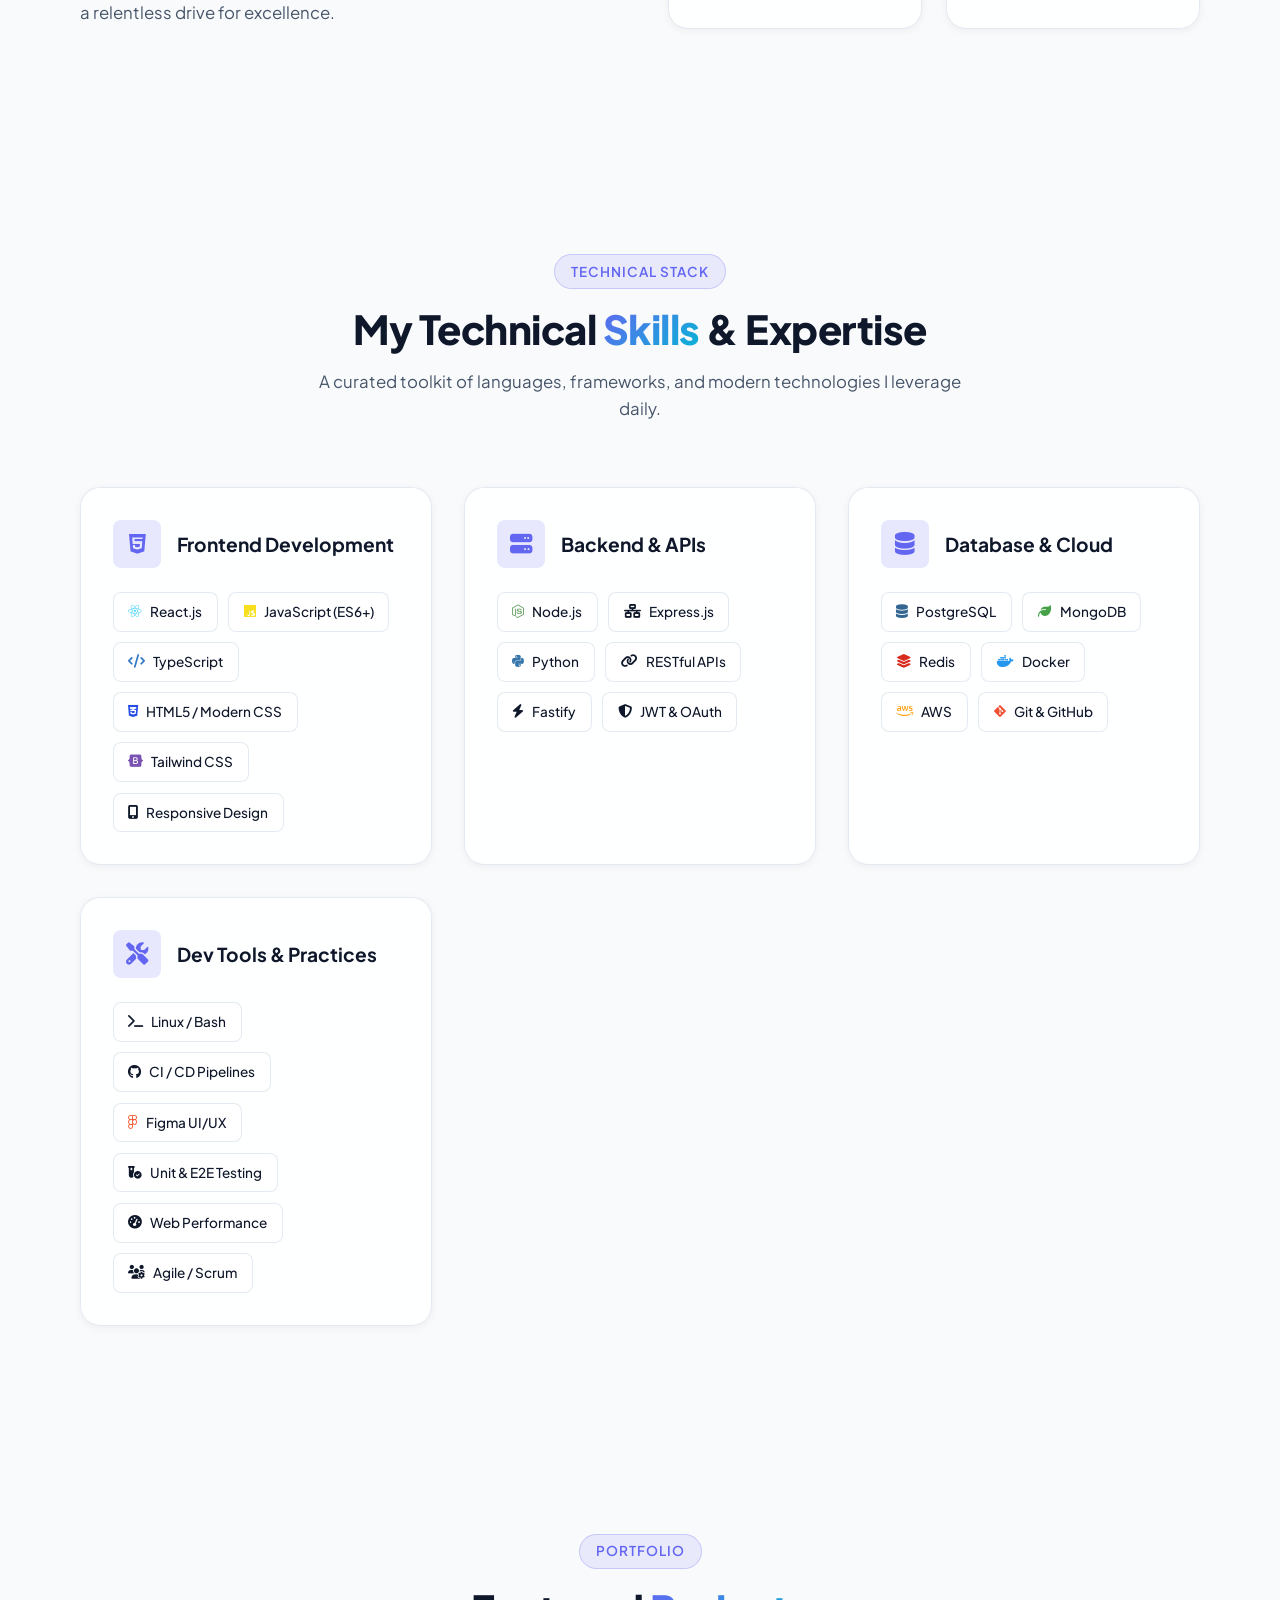
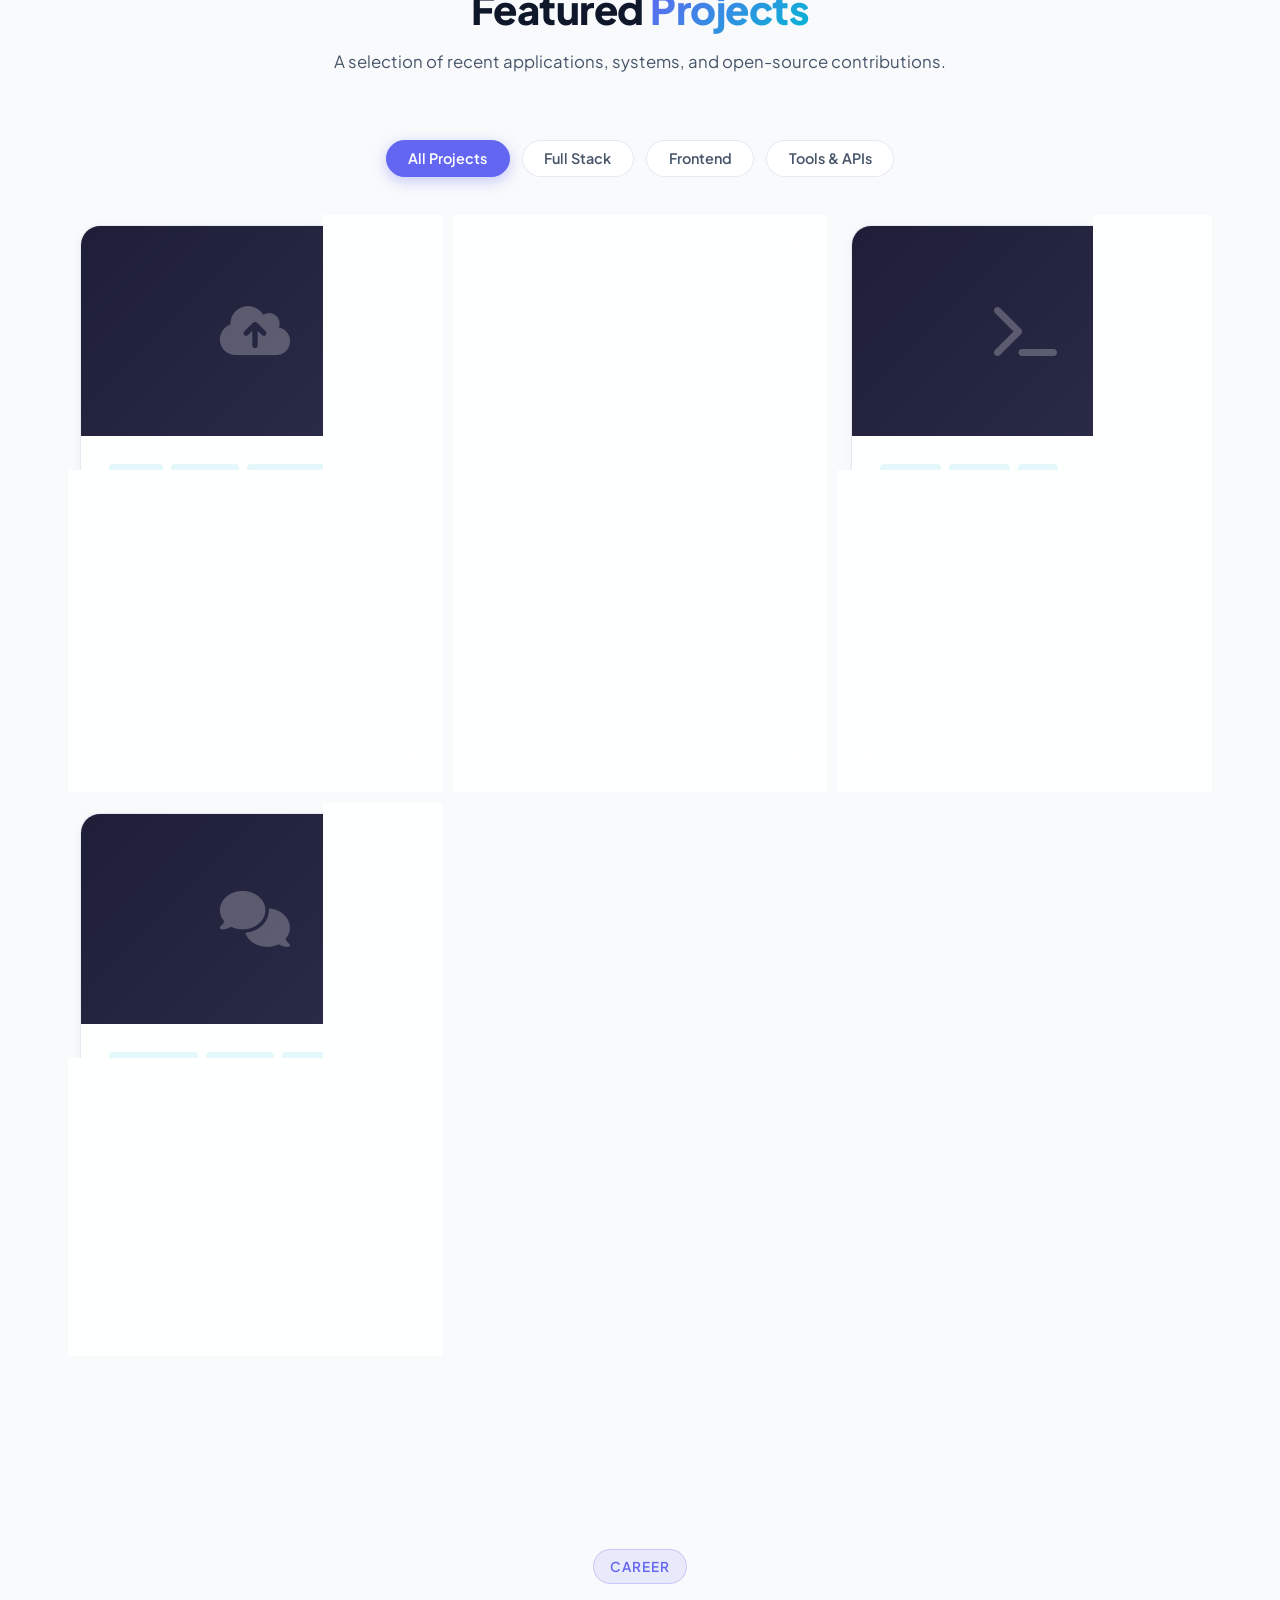
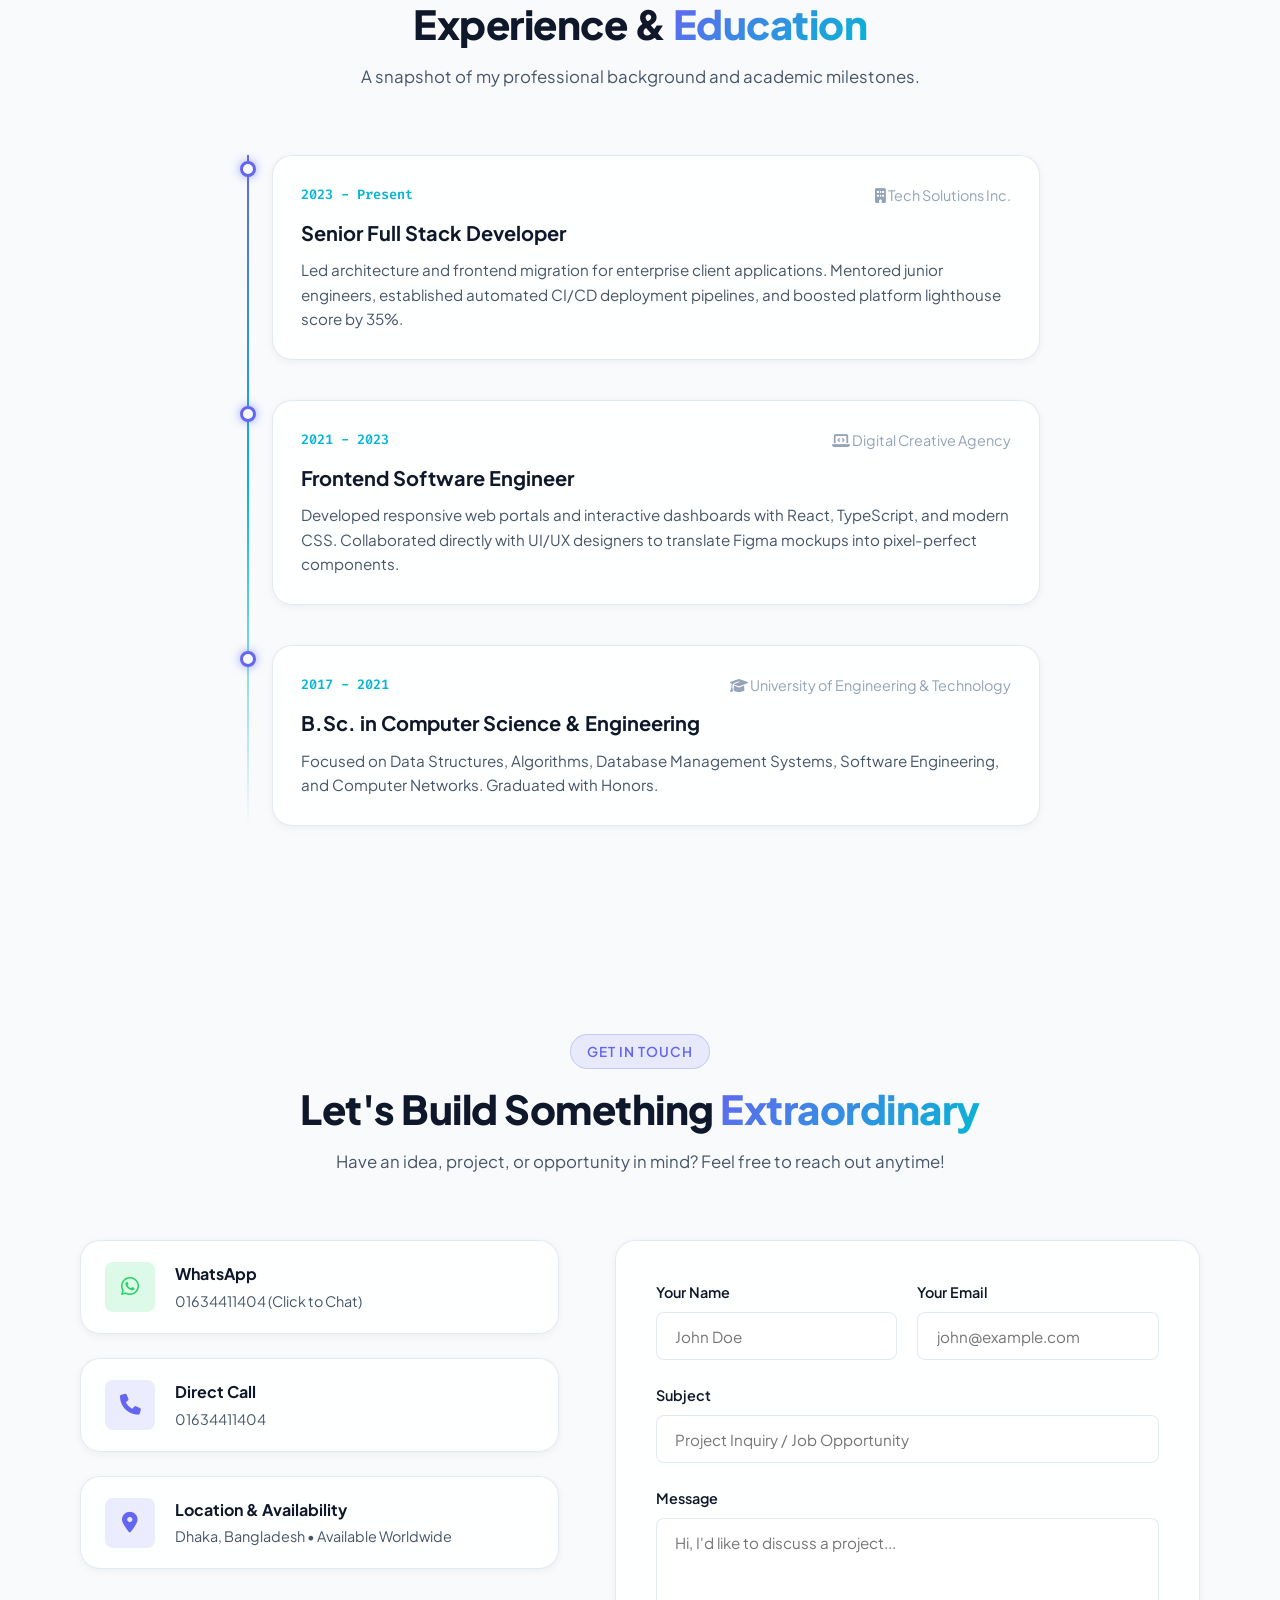
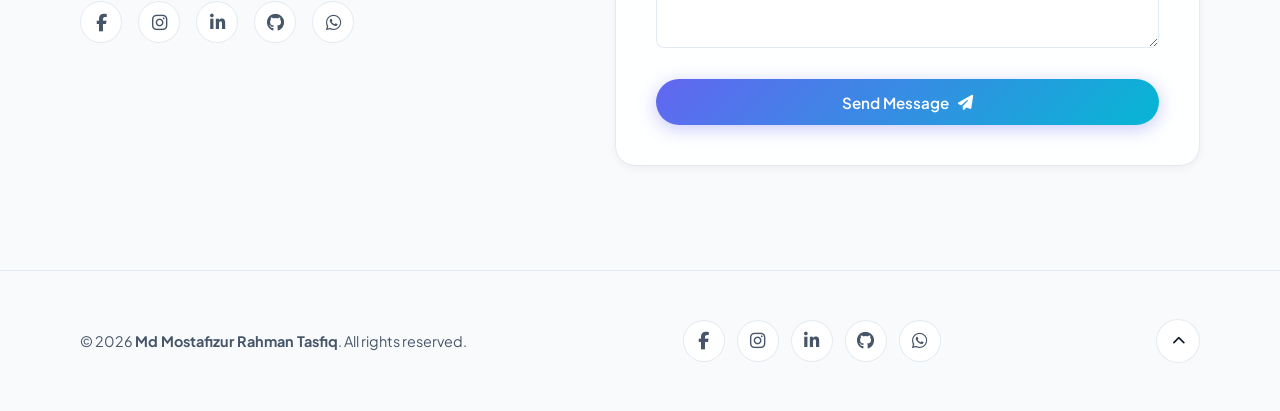
==== commit 808d0b1d: "Integrate real profile photo, finalize Entrepreneur branding, update logo and badges" ====
--- a/index.html
+++ b/index.html
@@ -28,7 +28,7 @@
       "name": "Md Mostafizur Rahman Tasfiq",
       "url": "https://mdmostafizurrahmantasfiq.github.io/website-/",
       "telephone": "+8801634411404",
-      "jobTitle": "Software Engineer & Creative Developer",
+      "jobTitle": "Entrepreneur",
       "sameAs": [
         "https://www.facebook.com/mdmosatafizurrahmantasfiq/",
         "https://www.instagram.com/_mrtasfiq_/?hl=en",
@@ -62,8 +62,8 @@
     <header class="header">
         <div class="container nav-container">
             <a href="#hero" class="logo" aria-label="Home">
-                <span class="logo-icon"><i class="fa-solid fa-code"></i></span>
-                <span>Tasfiq<span class="gradient-text">.dev</span></span>
+                <span class="logo-icon"><i class="fa-solid fa-briefcase"></i></span>
+                <span>MRT<span class="gradient-text"> Tasfiq</span></span>
             </a>
 
             <nav>
@@ -107,8 +107,8 @@
                         </span>
                     </h1>
                     <p class="hero-subtitle">
-                        I build high-performance, elegant, and user-centric web applications.
-                        Specialized in turning complex technical ideas into clean, scalable digital experiences.
+                        I lead innovative projects and ventures, delivering high-impact solutions and services.
+                        Passionate about turning bold ideas into successful businesses and real-world value.
                     </p>
                     <div class="hero-actions">
                         <a href="https://wa.me/8801634411404" target="_blank" rel="noopener noreferrer" class="btn btn-whatsapp" title="Message on WhatsApp">
@@ -149,23 +149,22 @@
                         <div class="avatar-glow"></div>
                         <div class="avatar-graphic">
                             <div class="profile-photo-container">
-                                <img class="profile-photo-img" src="assets/images/profile-placeholder.svg" alt="Md Mostafizur Rahman Tasfiq" id="profile-img">
-                                <span class="photo-placeholder-badge"><i class="fa-solid fa-user"></i> My Photo</span>
+                                <img class="profile-photo-img" src="assets/images/profile.jpg" alt="Md Mostafizur Rahman Tasfiq" id="profile-img">
                             </div>
                             <div class="avatar-info">
                                 <h4>Md Mostafizur Rahman Tasfiq</h4>
-                                <p>Creative Developer &bull; Clean Code</p>
+                                <p>Entrepreneur</p>
                             </div>
                         </div>
 
                         <!-- Floating Badges -->
                         <div class="floating-badge badge-1">
-                            <i class="fa-brands fa-react" style="color: #61dafb;"></i>
-                            <span>React / Next.js</span>
+                            <i class="fa-solid fa-lightbulb" style="color: #f7c948;"></i>
+                            <span>Visionary Projects</span>
                         </div>
                         <div class="floating-badge badge-2">
-                            <i class="fa-brands fa-node-js" style="color: #68a063;"></i>
-                            <span>Node.js / Express</span>
+                            <i class="fa-solid fa-rocket" style="color: #a78bfa;"></i>
+                            <span>Business Ventures</span>
                         </div>
                     </div>
                 </div>
@@ -183,12 +182,12 @@
 
                 <div class="about-grid">
                     <div class="about-text">
-                        <h3>Crafting dependable digital solutions from concept to deployment.</h3>
+                        <h3>Building impactful ventures from vision to reality.</h3>
                         <p>
-                            I am a software engineer with a deep passion for modern web technologies, responsive user interfaces, and robust backend architectures. With a focus on clean code and maintainability, I bridge the gap between design and system logic.
+                            I am an entrepreneur with a passion for creating projects that deliver real value. I focus on identifying opportunities, building solutions, and driving ventures that make a meaningful impact — from concept through to execution and growth.
                         </p>
                         <p>
-                            Whether building microservices, developing real-time interactive applications, or optimizing frontend rendering speeds, my priority is always providing seamless user experiences with high standards of security and reliability.
+                            Whether launching a new service, managing business operations, or collaborating with teams to develop solutions, my priority is always delivering exceptional results with integrity, creativity, and a relentless drive for excellence.
                         </p>
                     </div>
 
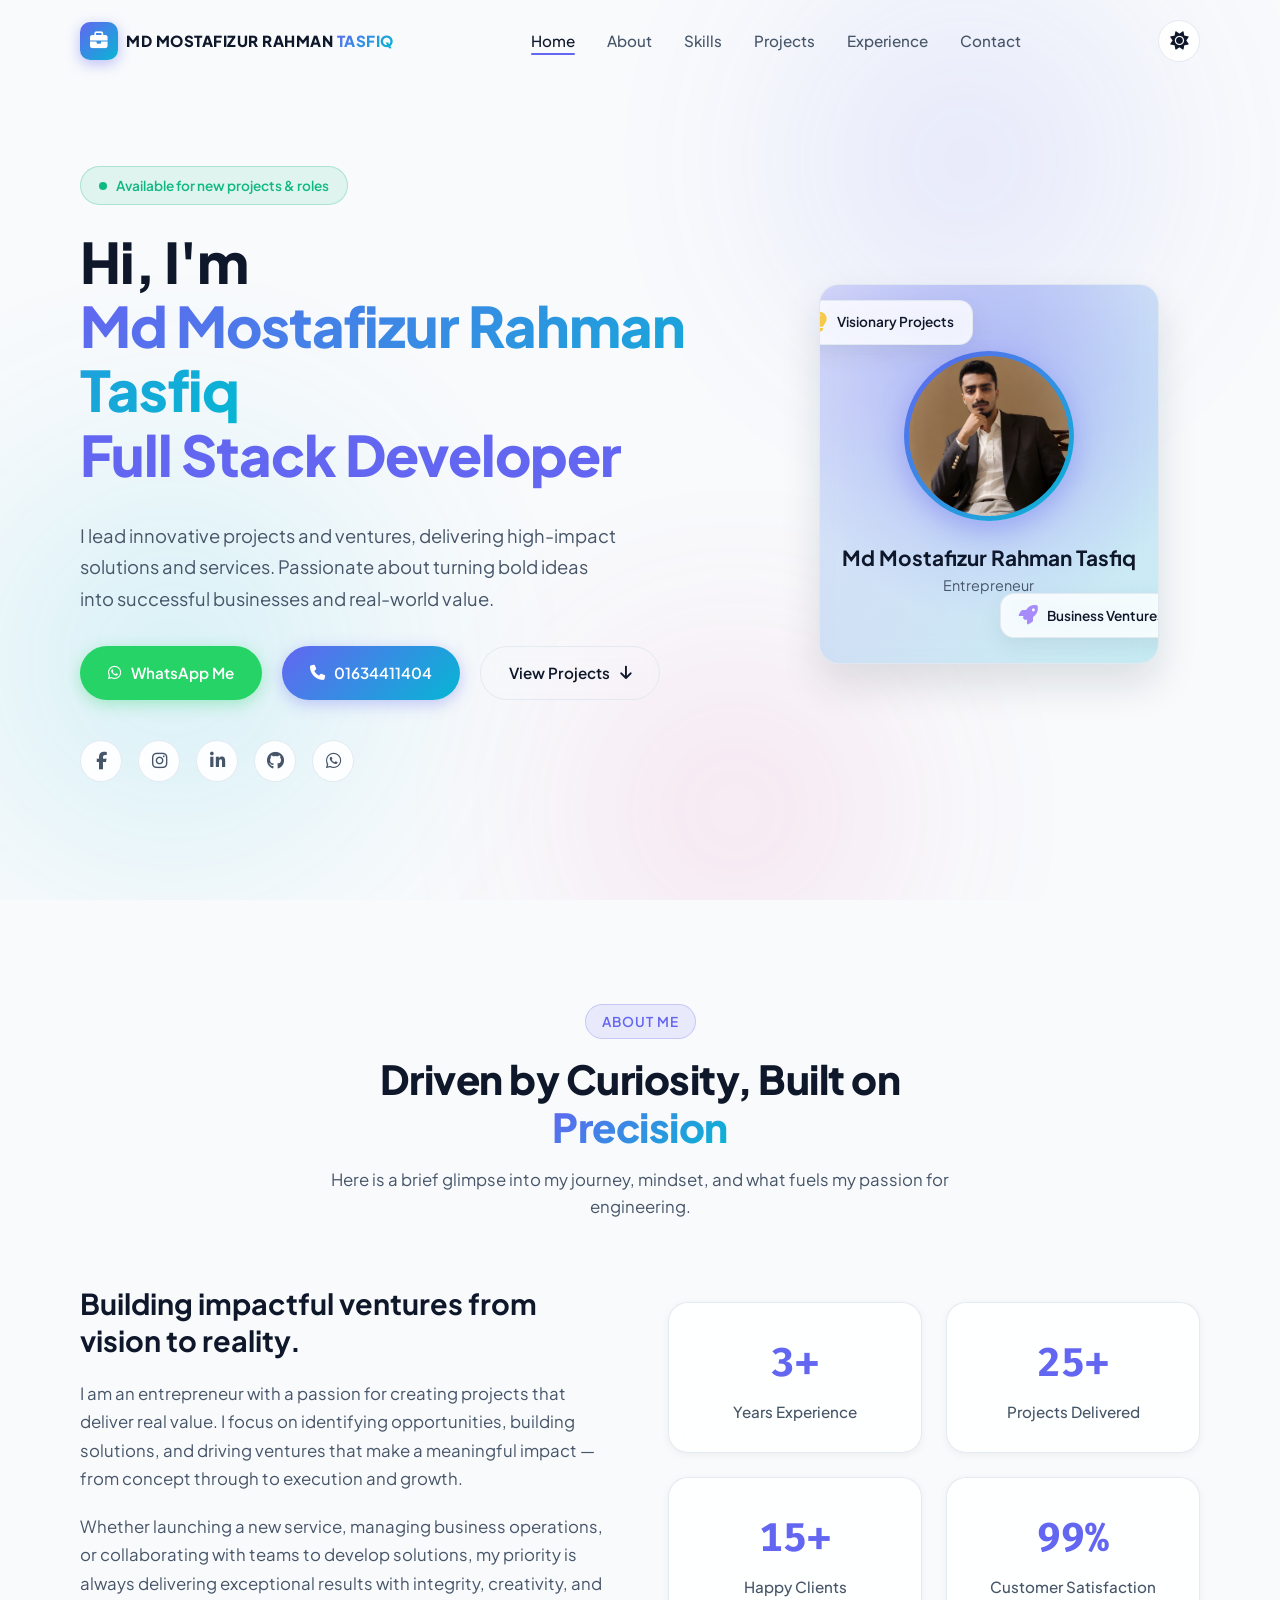
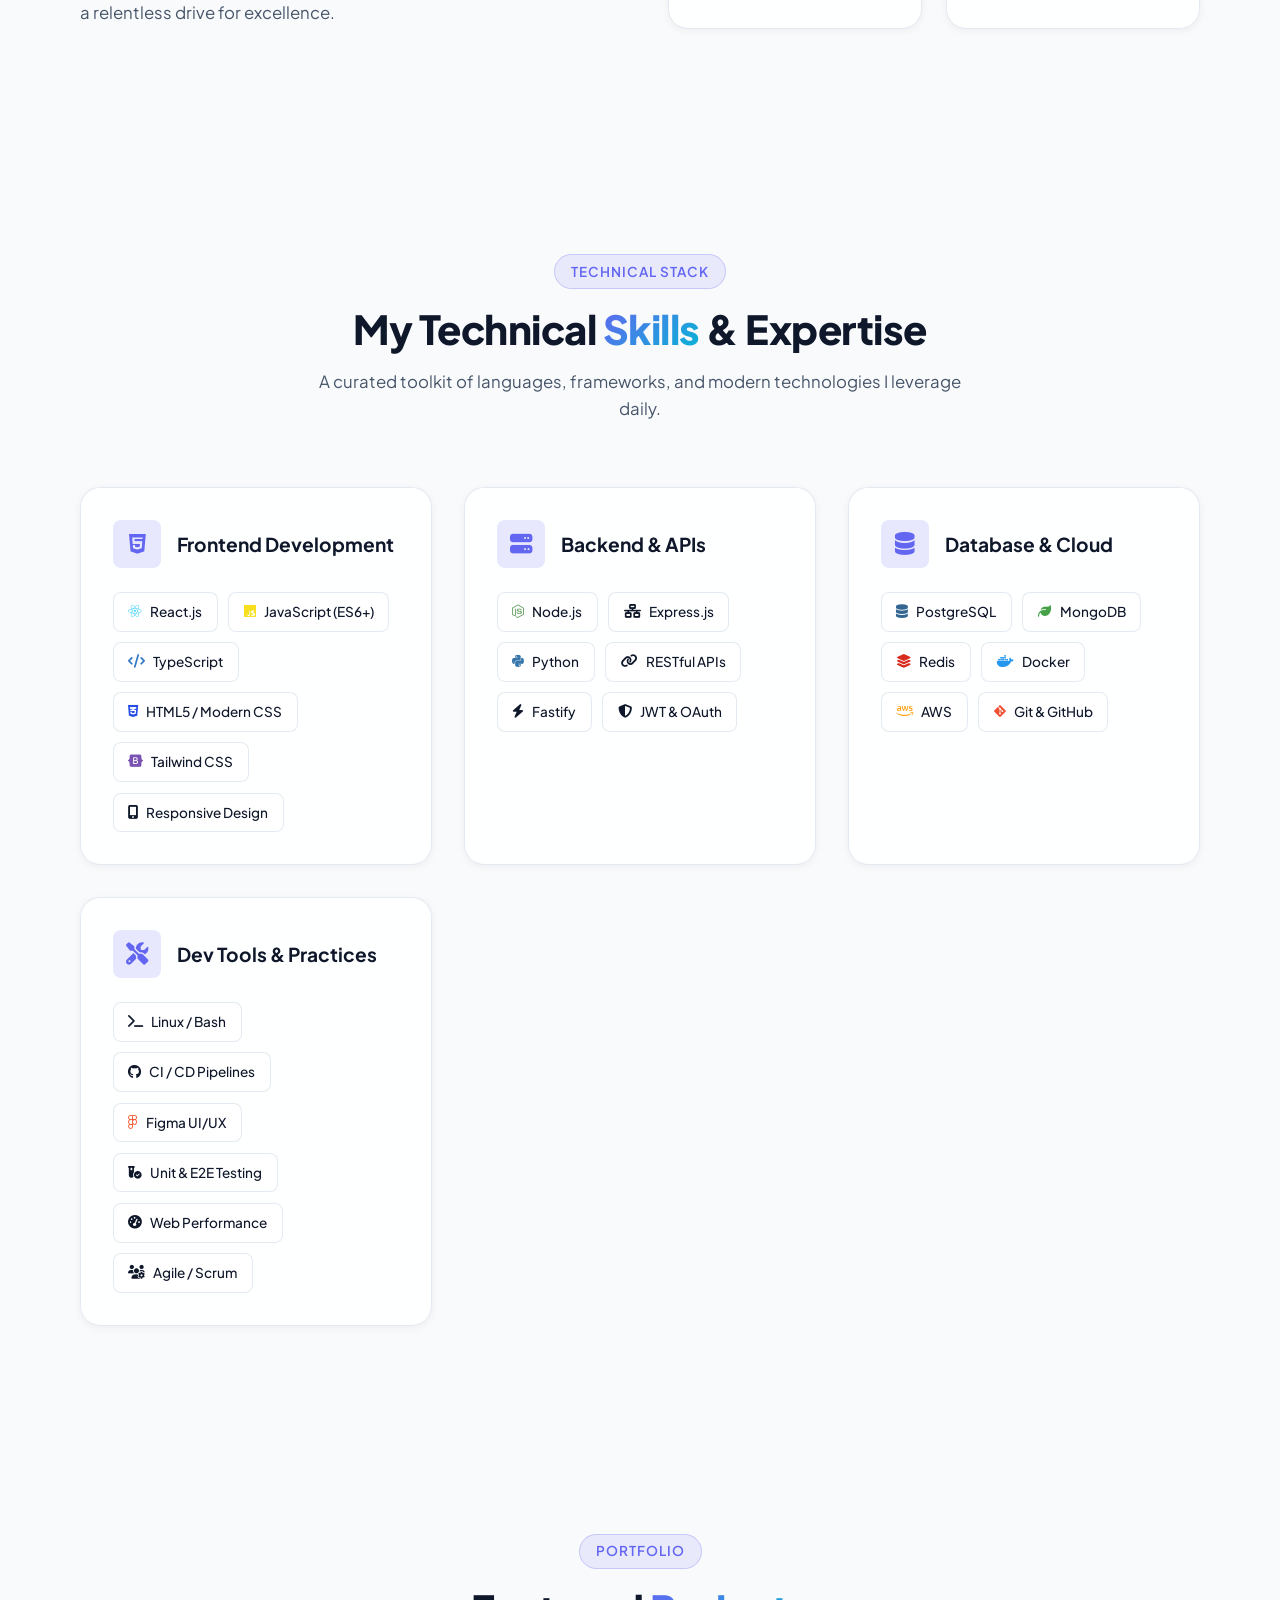
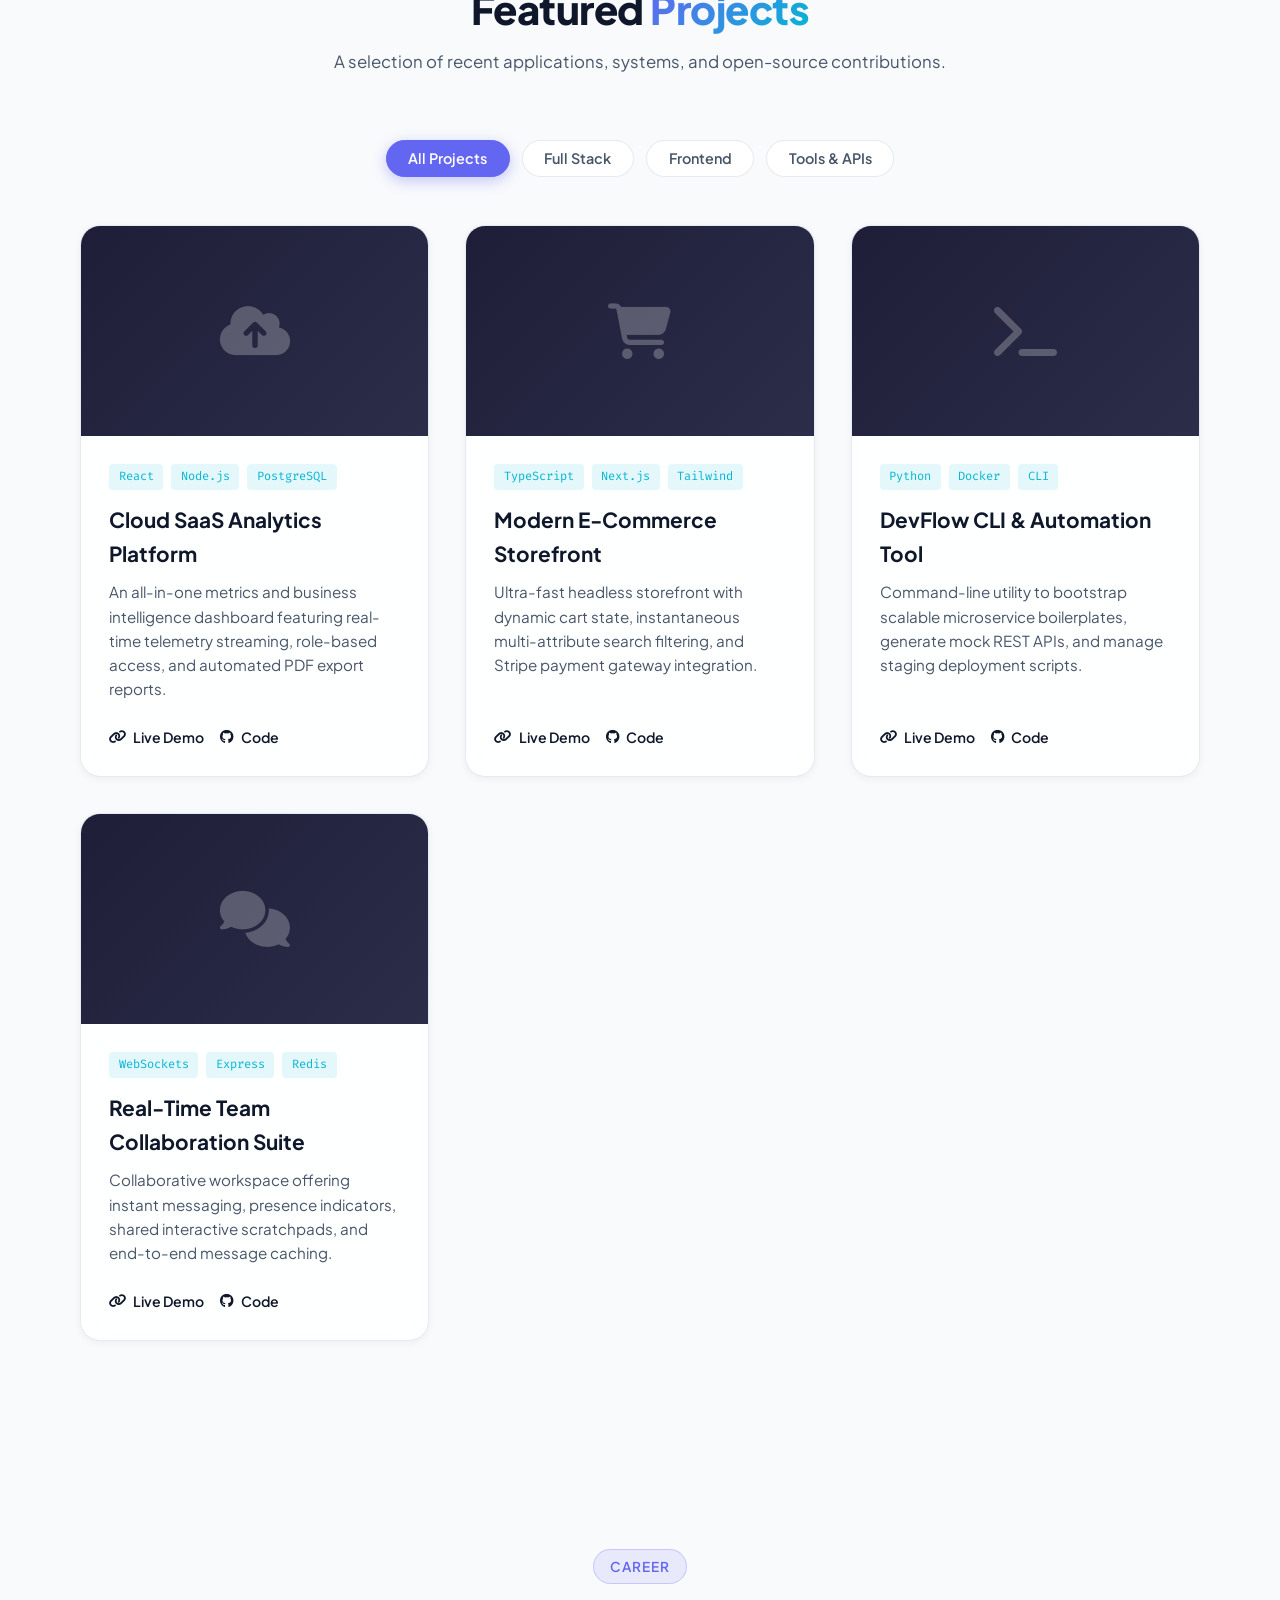
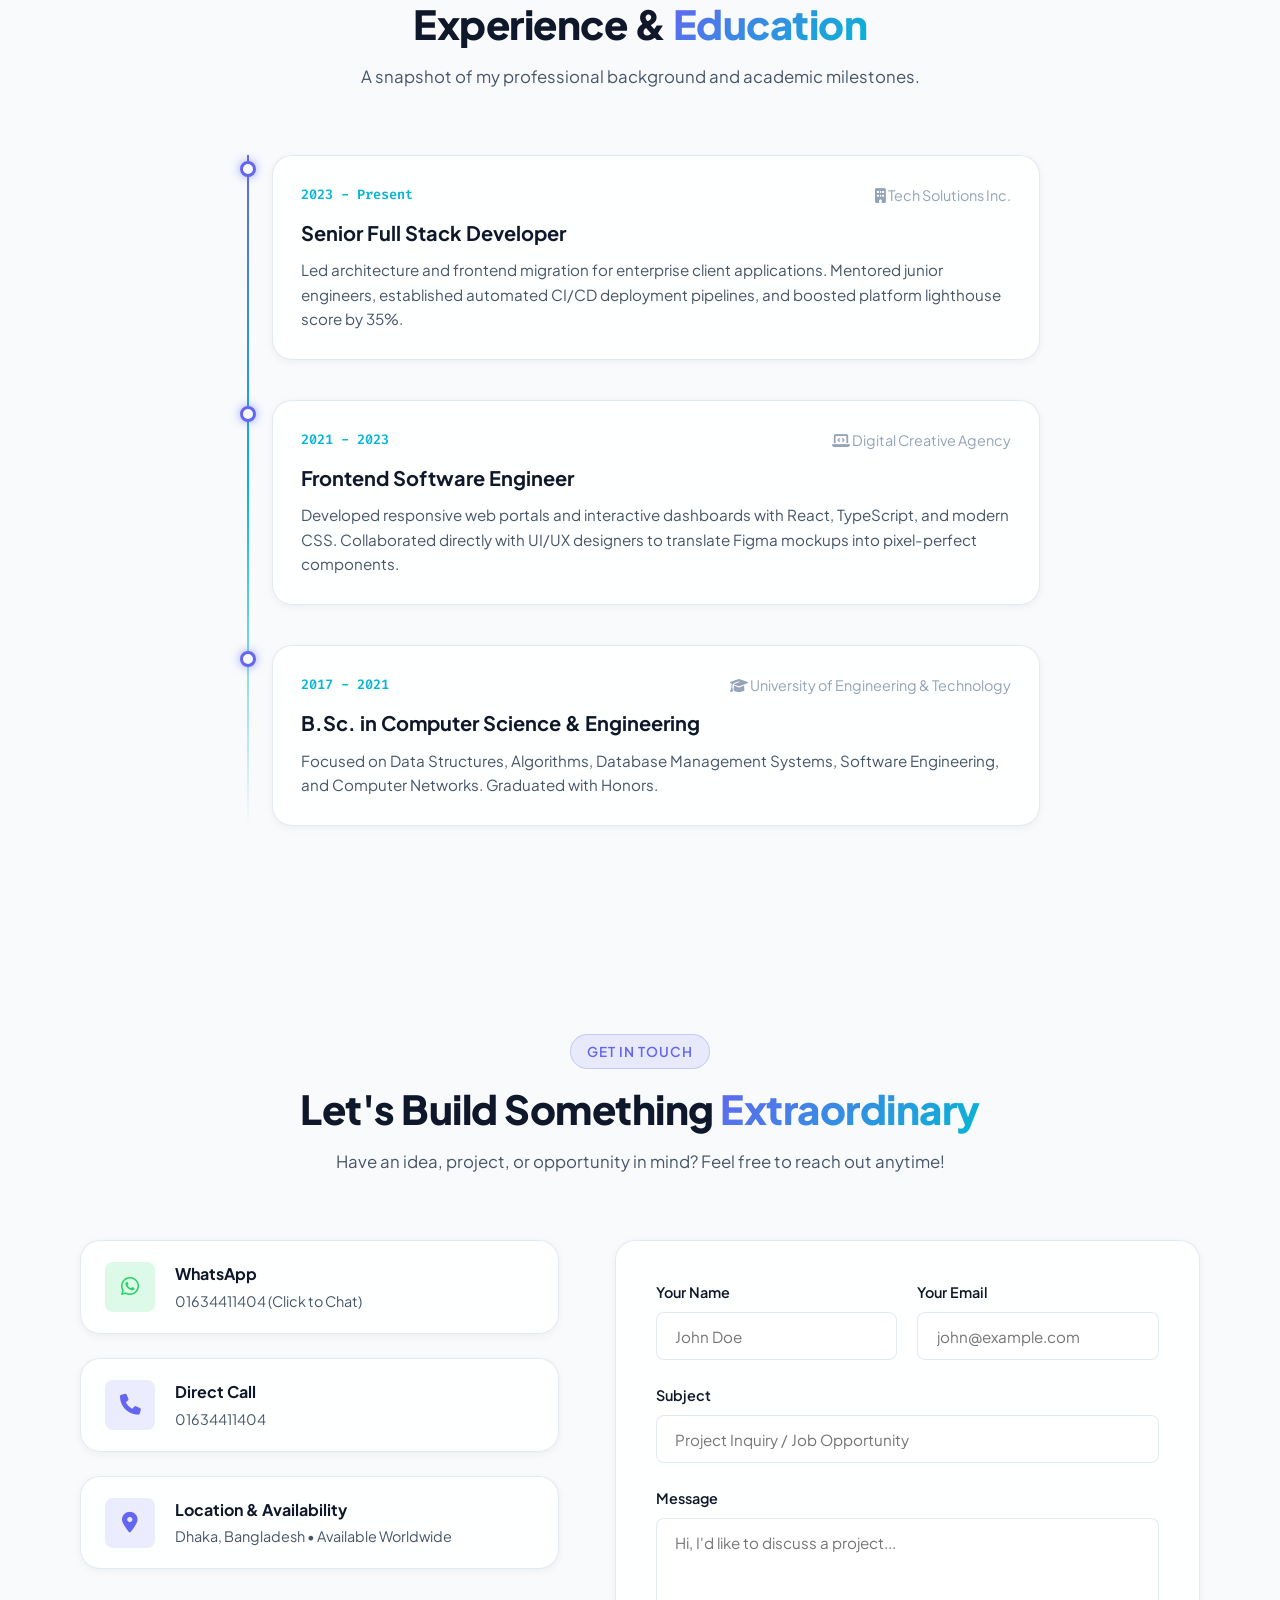
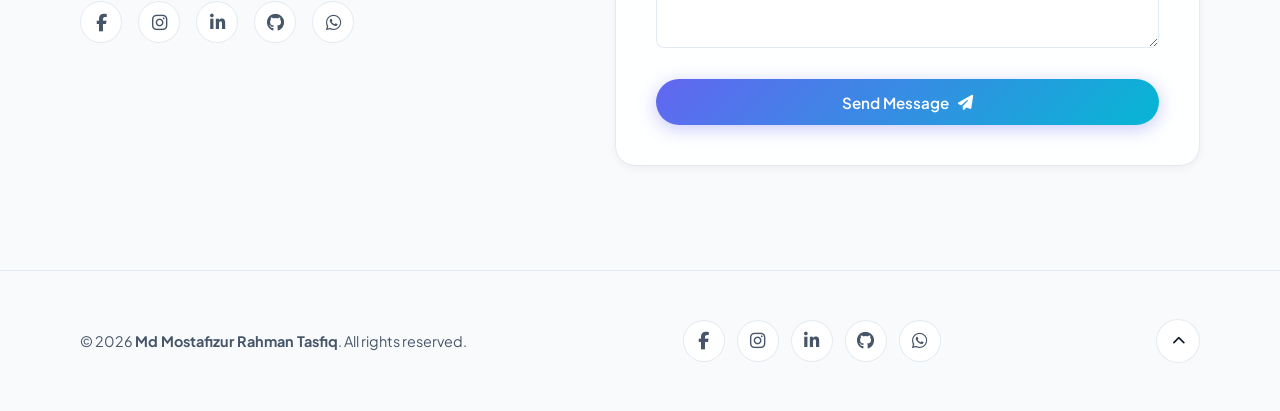
==== commit 0652a62f: "Update nav logo to full name MD MOSTAFIZUR RAHMAN TASFIQ" ====
--- a/index.html
+++ b/index.html
@@ -63,7 +63,7 @@
         <div class="container nav-container">
             <a href="#hero" class="logo" aria-label="Home">
                 <span class="logo-icon"><i class="fa-solid fa-briefcase"></i></span>
-                <span>MRT<span class="gradient-text"> Tasfiq</span></span>
+                <span>MD MOSTAFIZUR RAHMAN<span class="gradient-text"> TASFIQ</span></span>
             </a>
 
             <nav>
--- a/css/style.css
+++ b/css/style.css
@@ -337,9 +337,11 @@
     display: flex;
     align-items: center;
     gap: 0.5rem;
-    font-size: 1.4rem;
+    font-size: 0.95rem;
     font-weight: 800;
-    letter-spacing: -0.5px;
+    letter-spacing: 0.5px;
+    text-transform: uppercase;
+    white-space: nowrap;
 }
 
 .logo-icon {
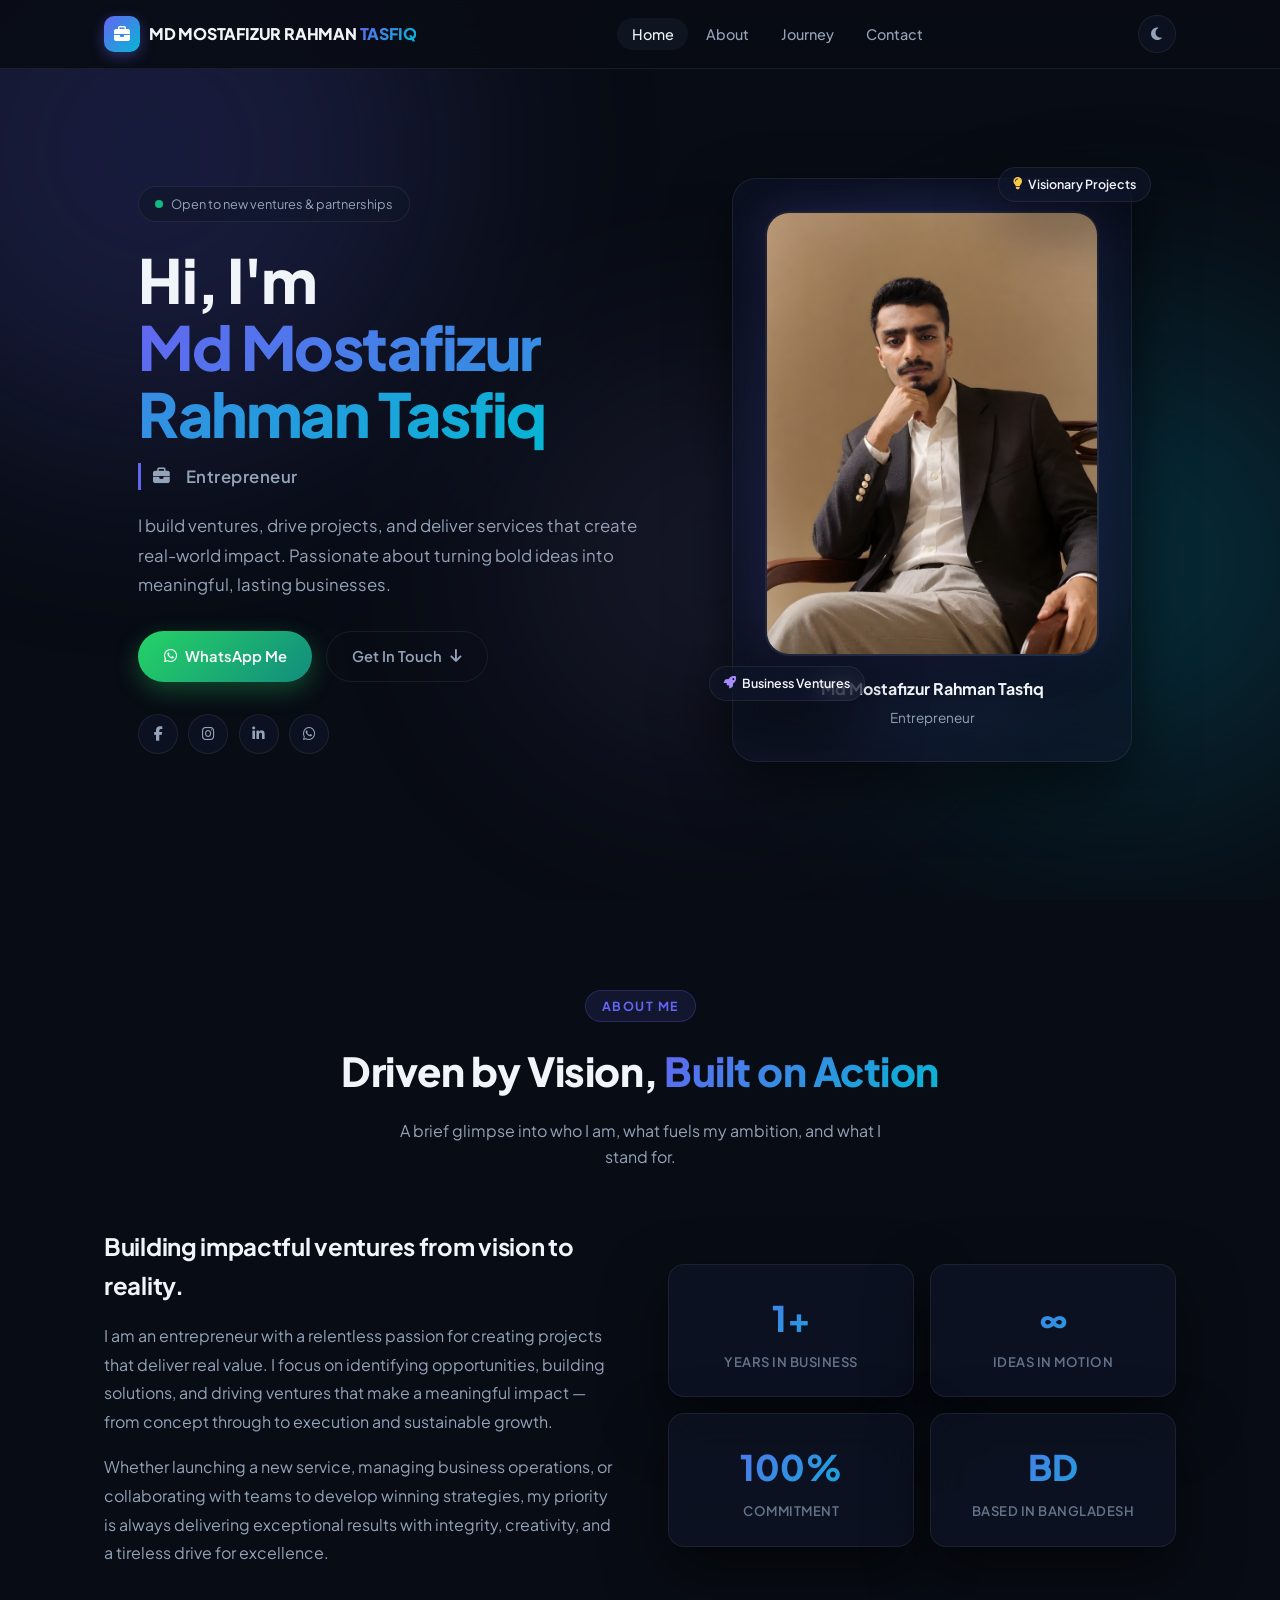
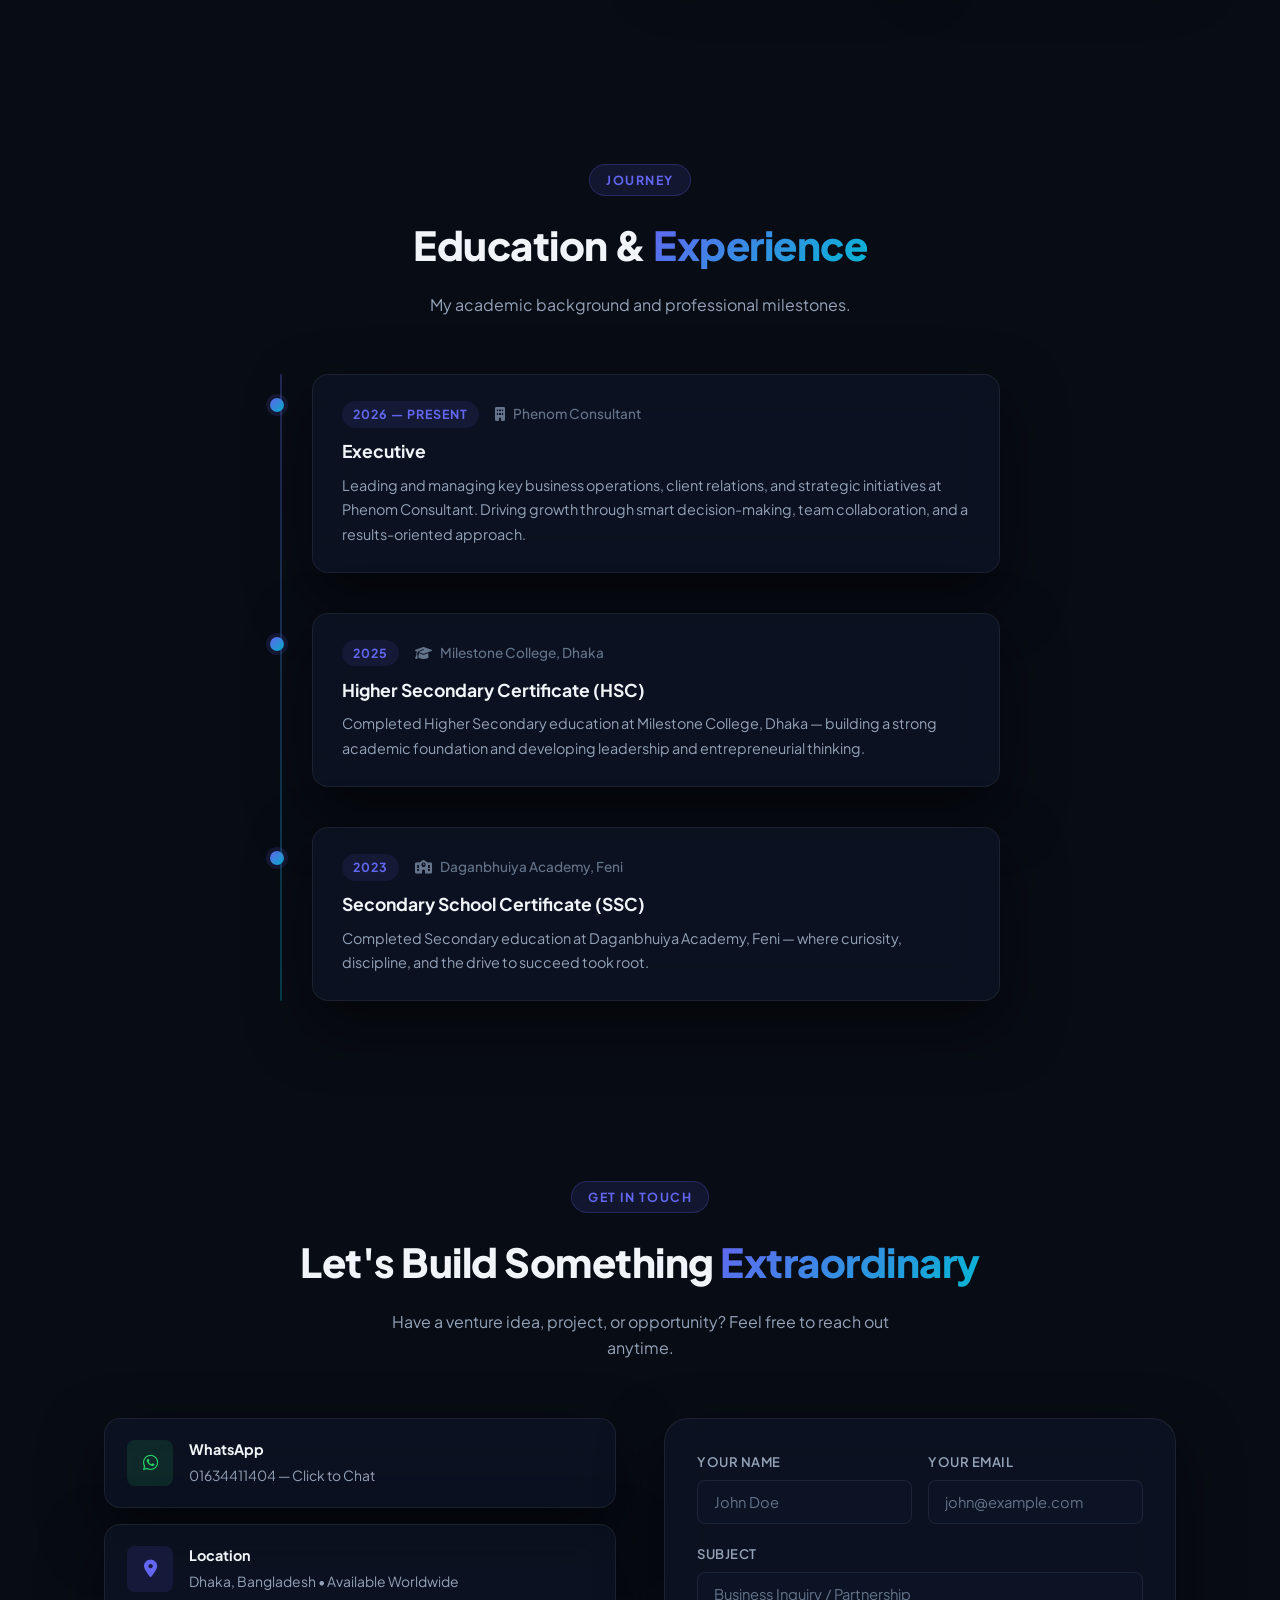
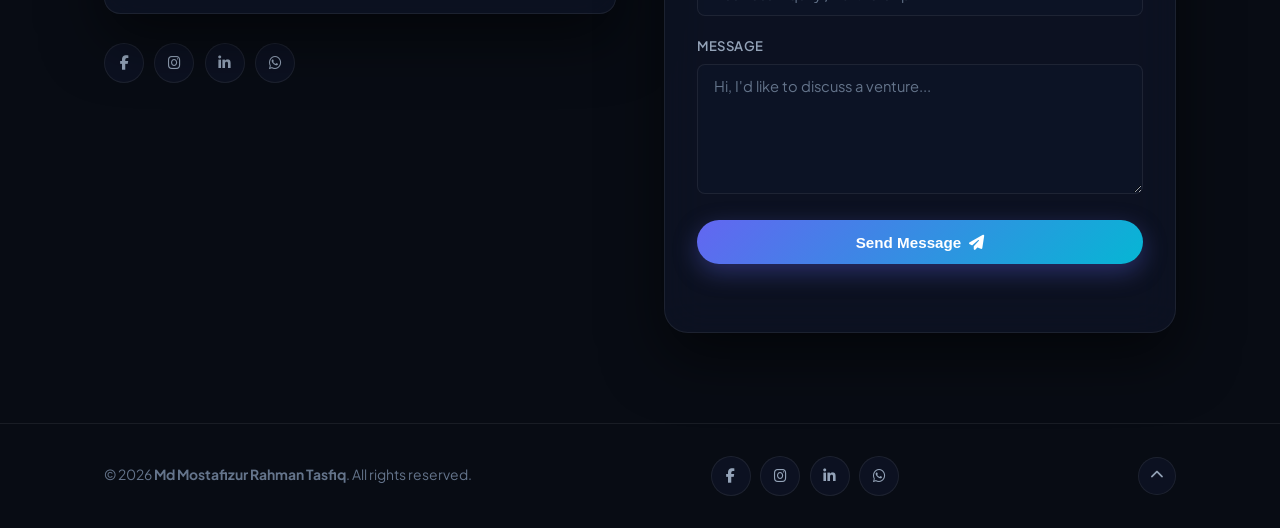
==== commit 50094522: "Complete portfolio overhaul: Entrepreneur branding, education/experience, remove all tech sections" ====
--- a/index.html
+++ b/index.html
@@ -1,572 +1,185 @@
-<!DOCTYPE html>
+﻿<!DOCTYPE html>
 <html lang="en" data-theme="dark">
 <head>
     <meta charset="UTF-8">
     <meta name="viewport" content="width=device-width, initial-scale=1.0">
-    <meta name="description" content="Personal Portfolio - Modern, sleek and responsive portfolio website showcasing software engineering projects, skills, and experience.">
-    <meta name="keywords" content="Portfolio, Software Engineer, Web Developer, Full Stack, Frontend, Backend, JavaScript, React, Node.js">
+    <meta name="description" content="Md Mostafizur Rahman Tasfiq — Entrepreneur. Building impactful ventures, projects, and services.">
+    <meta name="keywords" content="Md Mostafizur Rahman Tasfiq, Entrepreneur, Tasfiq, Business, Ventures, Services">
     <meta name="author" content="Md Mostafizur Rahman Tasfiq">
-    
-    <title>Md Mostafizur Rahman Tasfiq | Personal Portfolio</title>
-
+    <title>Md Mostafizur Rahman Tasfiq | Entrepreneur</title>
     <link rel="canonical" href="https://mdmostafizurrahmantasfiq.github.io/website-/">
     <meta name="robots" content="index, follow">
-    <meta name="googlebot" content="index, follow, max-snippet:-1, max-image-preview:large, max-video-preview:-1">
     <meta name="google-site-verification" content="google0c1a73099a9bc0ac">
-
-    <!-- Open Graph / Facebook / LinkedIn for Google Preview -->
     <meta property="og:type" content="website">
     <meta property="og:url" content="https://mdmostafizurrahmantasfiq.github.io/website-/">
-    <meta property="og:title" content="Md Mostafizur Rahman Tasfiq | Personal Portfolio">
-    <meta property="og:description" content="Explore the personal portfolio, projects, and contact details of Md Mostafizur Rahman Tasfiq.">
-
-    <!-- Google Structured Data (JSON-LD) -->
-    <script type="application/ld+json">
-    {
-      "@context": "https://schema.org",
-      "@type": "Person",
-      "name": "Md Mostafizur Rahman Tasfiq",
-      "url": "https://mdmostafizurrahmantasfiq.github.io/website-/",
-      "telephone": "+8801634411404",
-      "jobTitle": "Entrepreneur",
-      "sameAs": [
-        "https://www.facebook.com/mdmosatafizurrahmantasfiq/",
-        "https://www.instagram.com/_mrtasfiq_/?hl=en",
-        "https://linkedin.com/in/mdmostafizurrahmantasfiq",
-        "https://github.com/mdmostafizurrahmantasfiq"
-      ]
-    }
-    </script>
-
-    <!-- Google Fonts -->
+    <meta property="og:title" content="Md Mostafizur Rahman Tasfiq | Entrepreneur">
+    <meta property="og:description" content="Entrepreneur building impactful ventures and services.">
+    <script type="application/ld+json">{"@context":"https://schema.org","@type":"Person","name":"Md Mostafizur Rahman Tasfiq","url":"https://mdmostafizurrahmantasfiq.github.io/website-/","telephone":"+8801634411404","jobTitle":"Entrepreneur","sameAs":["https://www.facebook.com/mdmosatafizurrahmantasfiq/","https://www.instagram.com/_mrtasfiq_/?hl=en","https://linkedin.com/in/mdmostafizurrahmantasfiq"]}</script>
     <link rel="preconnect" href="https://fonts.googleapis.com">
     <link rel="preconnect" href="https://fonts.gstatic.com" crossorigin>
-    <link href="https://fonts.googleapis.com/css2?family=Fira+Code:wght@400;500&family=Plus+Jakarta+Sans:wght@300;400;500;600;700;800&display=swap" rel="stylesheet">
-
-    <!-- Font Awesome Icons -->
-    <link rel="stylesheet" href="https://cdnjs.cloudflare.com/ajax/libs/font-awesome/6.5.1/css/all.min.css" integrity="sha512-DTOQO9RWCH3ppGqcWaEA1BIZOC6xxalwEsw9c2QQeAIftl+Vegovlnee1c9QX4TctnWMn13TZye+giMm8e2LwA==" crossorigin="anonymous" referrerpolicy="no-referrer" />
-
-    <!-- Main Stylesheet -->
-    <link rel="stylesheet" href="css/style.css">
+    <link href="https://fonts.googleapis.com/css2?family=Plus+Jakarta+Sans:wght@300;400;500;600;700;800&display=swap" rel="stylesheet">
+    <link rel="stylesheet" href="https://cdnjs.cloudflare.com/ajax/libs/font-awesome/6.5.1/css/all.min.css" crossorigin="anonymous" referrerpolicy="no-referrer" />
+    <link rel="stylesheet" href="css/portfolio.css">
 </head>
 <body>
-
-    <!-- Background Ambient Glows -->
     <div class="bg-ambient" aria-hidden="true">
         <div class="ambient-blob blob-1"></div>
         <div class="ambient-blob blob-2"></div>
         <div class="ambient-blob blob-3"></div>
     </div>
-
-    <!-- Header & Navigation -->
     <header class="header">
         <div class="container nav-container">
             <a href="#hero" class="logo" aria-label="Home">
                 <span class="logo-icon"><i class="fa-solid fa-briefcase"></i></span>
                 <span>MD MOSTAFIZUR RAHMAN<span class="gradient-text"> TASFIQ</span></span>
             </a>
-
             <nav>
                 <ul class="nav-menu" id="nav-menu">
                     <li><a href="#hero" class="nav-link active">Home</a></li>
                     <li><a href="#about" class="nav-link">About</a></li>
-                    <li><a href="#skills" class="nav-link">Skills</a></li>
-                    <li><a href="#projects" class="nav-link">Projects</a></li>
-                    <li><a href="#experience" class="nav-link">Experience</a></li>
+                    <li><a href="#journey" class="nav-link">Journey</a></li>
                     <li><a href="#contact" class="nav-link">Contact</a></li>
                 </ul>
             </nav>
-
             <div class="nav-actions">
-                <button class="theme-toggle-btn" id="theme-toggle" aria-label="Toggle Theme">
-                    <i class="fa-solid fa-moon"></i>
-                </button>
-                <button class="hamburger" id="hamburger" aria-label="Toggle Navigation Menu">
-                    <i class="fa-solid fa-bars"></i>
-                </button>
+                <button class="theme-toggle-btn" id="theme-toggle" aria-label="Toggle Theme"><i class="fa-solid fa-moon"></i></button>
+                <button class="hamburger" id="hamburger" aria-label="Toggle Menu"><i class="fa-solid fa-bars"></i></button>
             </div>
         </div>
     </header>
-
-    <!-- Main Content -->
     <main>
-        <!-- Hero Section -->
         <section class="hero" id="hero">
             <div class="container hero-grid">
                 <div class="hero-content">
-                    <div class="hero-badge">
-                        <span class="pulse-dot"></span>
-                        <span>Available for new projects & roles</span>
-                    </div>
-                    <h1 class="hero-title">
-                        Hi, I'm <br>
-                        <span class="gradient-text">Md Mostafizur Rahman Tasfiq</span><br>
-                        <span class="typing-container">
-                            <span id="typing-text"></span>
-                            <span class="typing-cursor"></span>
-                        </span>
-                    </h1>
-                    <p class="hero-subtitle">
-                        I lead innovative projects and ventures, delivering high-impact solutions and services.
-                        Passionate about turning bold ideas into successful businesses and real-world value.
-                    </p>
+                    <div class="hero-badge"><span class="pulse-dot"></span><span>Open to new ventures &amp; partnerships</span></div>
+                    <h1 class="hero-title">Hi, I'm<br><span class="gradient-text">Md Mostafizur<br>Rahman Tasfiq</span></h1>
+                    <div class="hero-designation"><i class="fa-solid fa-briefcase"></i>&nbsp; Entrepreneur</div>
+                    <p class="hero-subtitle">I build ventures, drive projects, and deliver services that create real-world impact. Passionate about turning bold ideas into meaningful, lasting businesses.</p>
                     <div class="hero-actions">
-                        <a href="https://wa.me/8801634411404" target="_blank" rel="noopener noreferrer" class="btn btn-whatsapp" title="Message on WhatsApp">
-                            <i class="fa-brands fa-whatsapp"></i>
-                            <span>WhatsApp Me</span>
-                        </a>
-                        <a href="tel:01634411404" class="btn btn-call" title="Call directly">
-                            <i class="fa-solid fa-phone"></i>
-                            <span>01634411404</span>
-                        </a>
-                        <a href="#projects" class="btn btn-outline">
-                            <span>View Projects</span>
-                            <i class="fa-solid fa-arrow-down"></i>
-                        </a>
+                        <a href="https://wa.me/8801634411404" target="_blank" rel="noopener noreferrer" class="btn btn-whatsapp"><i class="fa-brands fa-whatsapp"></i><span>WhatsApp Me</span></a>
+                        <a href="#contact" class="btn btn-outline"><span>Get In Touch</span><i class="fa-solid fa-arrow-down"></i></a>
                     </div>
                     <div class="hero-socials">
-                        <a href="https://www.facebook.com/mdmosatafizurrahmantasfiq/" target="_blank" rel="noopener noreferrer" class="social-link facebook" aria-label="Facebook" title="Facebook">
-                            <i class="fa-brands fa-facebook-f"></i>
-                        </a>
-                        <a href="https://www.instagram.com/_mrtasfiq_/?hl=en" target="_blank" rel="noopener noreferrer" class="social-link instagram" aria-label="Instagram" title="Instagram">
-                            <i class="fa-brands fa-instagram"></i>
-                        </a>
-                        <a href="https://linkedin.com/in/mdmostafizurrahmantasfiq" target="_blank" rel="noopener noreferrer" class="social-link linkedin" aria-label="LinkedIn" title="LinkedIn">
-                            <i class="fa-brands fa-linkedin-in"></i>
-                        </a>
-                        <a href="https://github.com/mdmostafizurrahmantasfiq" target="_blank" rel="noopener noreferrer" class="social-link" aria-label="GitHub" title="GitHub">
-                            <i class="fa-brands fa-github"></i>
-                        </a>
-                        <a href="https://wa.me/8801634411404" target="_blank" rel="noopener noreferrer" class="social-link whatsapp" aria-label="WhatsApp" title="WhatsApp">
-                            <i class="fa-brands fa-whatsapp"></i>
-                        </a>
-                    </div>
-                </div>
-
-                <!-- Hero Visual / Profile Card -->
+                        <a href="https://www.facebook.com/mdmosatafizurrahmantasfiq/" target="_blank" rel="noopener noreferrer" class="social-link facebook" aria-label="Facebook"><i class="fa-brands fa-facebook-f"></i></a>
+                        <a href="https://www.instagram.com/_mrtasfiq_/?hl=en" target="_blank" rel="noopener noreferrer" class="social-link instagram" aria-label="Instagram"><i class="fa-brands fa-instagram"></i></a>
+                        <a href="https://linkedin.com/in/mdmostafizurrahmantasfiq" target="_blank" rel="noopener noreferrer" class="social-link linkedin" aria-label="LinkedIn"><i class="fa-brands fa-linkedin-in"></i></a>
+                        <a href="https://wa.me/8801634411404" target="_blank" rel="noopener noreferrer" class="social-link whatsapp" aria-label="WhatsApp"><i class="fa-brands fa-whatsapp"></i></a>
+                    </div>
+                </div>
                 <div class="hero-visual">
                     <div class="avatar-wrapper glass-card">
                         <div class="avatar-glow"></div>
-                        <div class="avatar-graphic">
-                            <div class="profile-photo-container">
-                                <img class="profile-photo-img" src="assets/images/profile.jpg" alt="Md Mostafizur Rahman Tasfiq" id="profile-img">
-                            </div>
-                            <div class="avatar-info">
-                                <h4>Md Mostafizur Rahman Tasfiq</h4>
-                                <p>Entrepreneur</p>
-                            </div>
-                        </div>
-
-                        <!-- Floating Badges -->
-                        <div class="floating-badge badge-1">
-                            <i class="fa-solid fa-lightbulb" style="color: #f7c948;"></i>
-                            <span>Visionary Projects</span>
-                        </div>
-                        <div class="floating-badge badge-2">
-                            <i class="fa-solid fa-rocket" style="color: #a78bfa;"></i>
-                            <span>Business Ventures</span>
-                        </div>
-                    </div>
-                </div>
-            </div>
-        </section>
-
-        <!-- About Me Section -->
+                        <div class="profile-photo-container">
+                            <img class="profile-photo-img" src="assets/images/profile.jpg" alt="Md Mostafizur Rahman Tasfiq">
+                        </div>
+                        <div class="avatar-info"><h4>Md Mostafizur Rahman Tasfiq</h4><p>Entrepreneur</p></div>
+                        <div class="floating-badge badge-1"><i class="fa-solid fa-lightbulb" style="color:#f7c948;"></i><span>Visionary Projects</span></div>
+                        <div class="floating-badge badge-2"><i class="fa-solid fa-rocket" style="color:#a78bfa;"></i><span>Business Ventures</span></div>
+                    </div>
+                </div>
+            </div>
+        </section>
         <section class="section" id="about">
             <div class="container">
                 <div class="section-header">
                     <span class="section-badge">About Me</span>
-                    <h2 class="section-title">Driven by Curiosity, Built on <span class="gradient-text">Precision</span></h2>
-                    <p class="section-description">Here is a brief glimpse into my journey, mindset, and what fuels my passion for engineering.</p>
-                </div>
-
+                    <h2 class="section-title">Driven by Vision, <span class="gradient-text">Built on Action</span></h2>
+                    <p class="section-description">A brief glimpse into who I am, what fuels my ambition, and what I stand for.</p>
+                </div>
                 <div class="about-grid">
                     <div class="about-text">
                         <h3>Building impactful ventures from vision to reality.</h3>
-                        <p>
-                            I am an entrepreneur with a passion for creating projects that deliver real value. I focus on identifying opportunities, building solutions, and driving ventures that make a meaningful impact — from concept through to execution and growth.
-                        </p>
-                        <p>
-                            Whether launching a new service, managing business operations, or collaborating with teams to develop solutions, my priority is always delivering exceptional results with integrity, creativity, and a relentless drive for excellence.
-                        </p>
-                    </div>
-
-                    <!-- Interactive Stats Grid -->
+                        <p>I am an entrepreneur with a relentless passion for creating projects that deliver real value. I focus on identifying opportunities, building solutions, and driving ventures that make a meaningful impact — from concept through to execution and sustainable growth.</p>
+                        <p>Whether launching a new service, managing business operations, or collaborating with teams to develop winning strategies, my priority is always delivering exceptional results with integrity, creativity, and a tireless drive for excellence.</p>
+                    </div>
                     <div class="stats-grid">
-                        <div class="stat-card glass-card">
-                            <div class="stat-number" data-count="3" data-suffix="+">0</div>
-                            <div class="stat-title">Years Experience</div>
-                        </div>
-                        <div class="stat-card glass-card">
-                            <div class="stat-number" data-count="25" data-suffix="+">0</div>
-                            <div class="stat-title">Projects Delivered</div>
-                        </div>
-                        <div class="stat-card glass-card">
-                            <div class="stat-number" data-count="15" data-suffix="+">0</div>
-                            <div class="stat-title">Happy Clients</div>
-                        </div>
-                        <div class="stat-card glass-card">
-                            <div class="stat-number" data-count="99" data-suffix="%">0</div>
-                            <div class="stat-title">Customer Satisfaction</div>
-                        </div>
-                    </div>
-                </div>
-            </div>
-        </section>
-
-        <!-- Skills Section -->
-        <section class="section" id="skills">
+                        <div class="stat-card glass-card"><div class="stat-number">1+</div><div class="stat-title">Years in Business</div></div>
+                        <div class="stat-card glass-card"><div class="stat-number">∞</div><div class="stat-title">Ideas in Motion</div></div>
+                        <div class="stat-card glass-card"><div class="stat-number">100%</div><div class="stat-title">Commitment</div></div>
+                        <div class="stat-card glass-card"><div class="stat-number">BD</div><div class="stat-title">Based in Bangladesh</div></div>
+                    </div>
+                </div>
+            </div>
+        </section>
+        <section class="section" id="journey">
             <div class="container">
                 <div class="section-header">
-                    <span class="section-badge">Technical Stack</span>
-                    <h2 class="section-title">My Technical <span class="gradient-text">Skills</span> & Expertise</h2>
-                    <p class="section-description">A curated toolkit of languages, frameworks, and modern technologies I leverage daily.</p>
-                </div>
-
-                <div class="skills-grid">
-                    <!-- Frontend -->
-                    <div class="skill-category-card glass-card">
-                        <div class="skill-cat-header">
-                            <div class="skill-cat-icon"><i class="fa-brands fa-html5"></i></div>
-                            <h3>Frontend Development</h3>
-                        </div>
-                        <div class="skills-list">
-                            <span class="skill-chip"><i class="fa-brands fa-react" style="color: #61dafb;"></i> React.js</span>
-                            <span class="skill-chip"><i class="fa-brands fa-js" style="color: #f7df1e;"></i> JavaScript (ES6+)</span>
-                            <span class="skill-chip"><i class="fa-solid fa-code" style="color: #3178c6;"></i> TypeScript</span>
-                            <span class="skill-chip"><i class="fa-brands fa-css3-alt" style="color: #264de4;"></i> HTML5 / Modern CSS</span>
-                            <span class="skill-chip"><i class="fa-brands fa-bootstrap" style="color: #7952b3;"></i> Tailwind CSS</span>
-                            <span class="skill-chip"><i class="fa-solid fa-mobile-screen-button"></i> Responsive Design</span>
-                        </div>
-                    </div>
-
-                    <!-- Backend -->
-                    <div class="skill-category-card glass-card">
-                        <div class="skill-cat-header">
-                            <div class="skill-cat-icon"><i class="fa-solid fa-server"></i></div>
-                            <h3>Backend & APIs</h3>
-                        </div>
-                        <div class="skills-list">
-                            <span class="skill-chip"><i class="fa-brands fa-node-js" style="color: #68a063;"></i> Node.js</span>
-                            <span class="skill-chip"><i class="fa-solid fa-network-wired"></i> Express.js</span>
-                            <span class="skill-chip"><i class="fa-brands fa-python" style="color: #3776ab;"></i> Python</span>
-                            <span class="skill-chip"><i class="fa-solid fa-link"></i> RESTful APIs</span>
-                            <span class="skill-chip"><i class="fa-solid fa-bolt"></i> Fastify</span>
-                            <span class="skill-chip"><i class="fa-solid fa-shield-halved"></i> JWT & OAuth</span>
-                        </div>
-                    </div>
-
-                    <!-- Databases & Cloud -->
-                    <div class="skill-category-card glass-card">
-                        <div class="skill-cat-header">
-                            <div class="skill-cat-icon"><i class="fa-solid fa-database"></i></div>
-                            <h3>Database & Cloud</h3>
-                        </div>
-                        <div class="skills-list">
-                            <span class="skill-chip"><i class="fa-solid fa-database" style="color: #336791;"></i> PostgreSQL</span>
-                            <span class="skill-chip"><i class="fa-solid fa-leaf" style="color: #47a248;"></i> MongoDB</span>
-                            <span class="skill-chip"><i class="fa-solid fa-layer-group" style="color: #d82c20;"></i> Redis</span>
-                            <span class="skill-chip"><i class="fa-brands fa-docker" style="color: #2496ed;"></i> Docker</span>
-                            <span class="skill-chip"><i class="fa-brands fa-aws" style="color: #ff9900;"></i> AWS</span>
-                            <span class="skill-chip"><i class="fa-brands fa-git-alt" style="color: #f05032;"></i> Git & GitHub</span>
-                        </div>
-                    </div>
-
-                    <!-- Tools & Workflow -->
-                    <div class="skill-category-card glass-card">
-                        <div class="skill-cat-header">
-                            <div class="skill-cat-icon"><i class="fa-solid fa-screwdriver-wrench"></i></div>
-                            <h3>Dev Tools & Practices</h3>
-                        </div>
-                        <div class="skills-list">
-                            <span class="skill-chip"><i class="fa-solid fa-terminal"></i> Linux / Bash</span>
-                            <span class="skill-chip"><i class="fa-brands fa-github"></i> CI / CD Pipelines</span>
-                            <span class="skill-chip"><i class="fa-brands fa-figma" style="color: #f24e1e;"></i> Figma UI/UX</span>
-                            <span class="skill-chip"><i class="fa-solid fa-vial-circle-check"></i> Unit & E2E Testing</span>
-                            <span class="skill-chip"><i class="fa-solid fa-gauge-high"></i> Web Performance</span>
-                            <span class="skill-chip"><i class="fa-solid fa-users-gear"></i> Agile / Scrum</span>
-                        </div>
-                    </div>
-                </div>
-            </div>
-        </section>
-
-        <!-- Projects Section -->
-        <section class="section" id="projects">
-            <div class="container">
-                <div class="section-header">
-                    <span class="section-badge">Portfolio</span>
-                    <h2 class="section-title">Featured <span class="gradient-text">Projects</span></h2>
-                    <p class="section-description">A selection of recent applications, systems, and open-source contributions.</p>
-                </div>
-
-                <!-- Category Filters -->
-                <div class="project-filters">
-                    <button class="filter-btn active" data-filter="all">All Projects</button>
-                    <button class="filter-btn" data-filter="fullstack">Full Stack</button>
-                    <button class="filter-btn" data-filter="frontend">Frontend</button>
-                    <button class="filter-btn" data-filter="tools">Tools & APIs</button>
-                </div>
-
-                <!-- Projects Grid -->
-                <div class="projects-grid">
-                    <!-- Project 1 -->
-                    <article class="project-card glass-card" data-category="fullstack">
-                        <div class="project-thumbnail">
-                            <i class="fa-solid fa-cloud-arrow-up project-thumbnail-icon"></i>
-                            <div class="project-overlay">
-                                <a href="https://github.com" target="_blank" rel="noopener noreferrer" class="project-overlay-btn" title="View Source">
-                                    <i class="fa-brands fa-github"></i>
-                                </a>
-                                <a href="#" class="project-overlay-btn" title="Live Preview">
-                                    <i class="fa-solid fa-arrow-up-right-from-square"></i>
-                                </a>
-                            </div>
-                        </div>
-                        <div class="project-content">
-                            <div class="project-tags">
-                                <span class="tag">React</span>
-                                <span class="tag">Node.js</span>
-                                <span class="tag">PostgreSQL</span>
-                            </div>
-                            <h3 class="project-title">Cloud SaaS Analytics Platform</h3>
-                            <p class="project-desc">
-                                An all-in-one metrics and business intelligence dashboard featuring real-time telemetry streaming, role-based access, and automated PDF export reports.
-                            </p>
-                            <div class="project-links">
-                                <a href="#" class="project-link"><i class="fa-solid fa-link"></i> Live Demo</a>
-                                <a href="https://github.com" target="_blank" rel="noopener noreferrer" class="project-link"><i class="fa-brands fa-github"></i> Code</a>
-                            </div>
-                        </div>
-                    </article>
-
-                    <!-- Project 2 -->
-                    <article class="project-card glass-card" data-category="frontend">
-                        <div class="project-thumbnail">
-                            <i class="fa-solid fa-cart-shopping project-thumbnail-icon"></i>
-                            <div class="project-overlay">
-                                <a href="https://github.com" target="_blank" rel="noopener noreferrer" class="project-overlay-btn" title="View Source">
-                                    <i class="fa-brands fa-github"></i>
-                                </a>
-                                <a href="#" class="project-overlay-btn" title="Live Preview">
-                                    <i class="fa-solid fa-arrow-up-right-from-square"></i>
-                                </a>
-                            </div>
-                        </div>
-                        <div class="project-content">
-                            <div class="project-tags">
-                                <span class="tag">TypeScript</span>
-                                <span class="tag">Next.js</span>
-                                <span class="tag">Tailwind</span>
-                            </div>
-                            <h3 class="project-title">Modern E-Commerce Storefront</h3>
-                            <p class="project-desc">
-                                Ultra-fast headless storefront with dynamic cart state, instantaneous multi-attribute search filtering, and Stripe payment gateway integration.
-                            </p>
-                            <div class="project-links">
-                                <a href="#" class="project-link"><i class="fa-solid fa-link"></i> Live Demo</a>
-                                <a href="https://github.com" target="_blank" rel="noopener noreferrer" class="project-link"><i class="fa-brands fa-github"></i> Code</a>
-                            </div>
-                        </div>
-                    </article>
-
-                    <!-- Project 3 -->
-                    <article class="project-card glass-card" data-category="tools">
-                        <div class="project-thumbnail">
-                            <i class="fa-solid fa-terminal project-thumbnail-icon"></i>
-                            <div class="project-overlay">
-                                <a href="https://github.com" target="_blank" rel="noopener noreferrer" class="project-overlay-btn" title="View Source">
-                                    <i class="fa-brands fa-github"></i>
-                                </a>
-                                <a href="#" class="project-overlay-btn" title="Live Preview">
-                                    <i class="fa-solid fa-arrow-up-right-from-square"></i>
-                                </a>
-                            </div>
-                        </div>
-                        <div class="project-content">
-                            <div class="project-tags">
-                                <span class="tag">Python</span>
-                                <span class="tag">Docker</span>
-                                <span class="tag">CLI</span>
-                            </div>
-                            <h3 class="project-title">DevFlow CLI & Automation Tool</h3>
-                            <p class="project-desc">
-                                Command-line utility to bootstrap scalable microservice boilerplates, generate mock REST APIs, and manage staging deployment scripts.
-                            </p>
-                            <div class="project-links">
-                                <a href="#" class="project-link"><i class="fa-solid fa-link"></i> Live Demo</a>
-                                <a href="https://github.com" target="_blank" rel="noopener noreferrer" class="project-link"><i class="fa-brands fa-github"></i> Code</a>
-                            </div>
-                        </div>
-                    </article>
-
-                    <!-- Project 4 -->
-                    <article class="project-card glass-card" data-category="fullstack">
-                        <div class="project-thumbnail">
-                            <i class="fa-solid fa-comments project-thumbnail-icon"></i>
-                            <div class="project-overlay">
-                                <a href="https://github.com" target="_blank" rel="noopener noreferrer" class="project-overlay-btn" title="View Source">
-                                    <i class="fa-brands fa-github"></i>
-                                </a>
-                                <a href="#" class="project-overlay-btn" title="Live Preview">
-                                    <i class="fa-solid fa-arrow-up-right-from-square"></i>
-                                </a>
-                            </div>
-                        </div>
-                        <div class="project-content">
-                            <div class="project-tags">
-                                <span class="tag">WebSockets</span>
-                                <span class="tag">Express</span>
-                                <span class="tag">Redis</span>
-                            </div>
-                            <h3 class="project-title">Real-Time Team Collaboration Suite</h3>
-                            <p class="project-desc">
-                                Collaborative workspace offering instant messaging, presence indicators, shared interactive scratchpads, and end-to-end message caching.
-                            </p>
-                            <div class="project-links">
-                                <a href="#" class="project-link"><i class="fa-solid fa-link"></i> Live Demo</a>
-                                <a href="https://github.com" target="_blank" rel="noopener noreferrer" class="project-link"><i class="fa-brands fa-github"></i> Code</a>
-                            </div>
-                        </div>
-                    </article>
-                </div>
-            </div>
-        </section>
-
-        <!-- Experience & Education Section -->
-        <section class="section" id="experience">
-            <div class="container">
-                <div class="section-header">
-                    <span class="section-badge">Career</span>
-                    <h2 class="section-title">Experience & <span class="gradient-text">Education</span></h2>
-                    <p class="section-description">A snapshot of my professional background and academic milestones.</p>
-                </div>
-
+                    <span class="section-badge">Journey</span>
+                    <h2 class="section-title">Education &amp; <span class="gradient-text">Experience</span></h2>
+                    <p class="section-description">My academic background and professional milestones.</p>
+                </div>
                 <div class="timeline">
-                    <!-- Timeline Item 1 -->
                     <div class="timeline-item">
                         <div class="timeline-dot"></div>
                         <div class="timeline-card glass-card">
                             <div class="timeline-meta">
-                                <span class="timeline-date">2023 - Present</span>
-                                <span class="timeline-company"><i class="fa-solid fa-building"></i> Tech Solutions Inc.</span>
-                            </div>
-                            <h3 class="timeline-role">Senior Full Stack Developer</h3>
-                            <p class="timeline-desc">
-                                Led architecture and frontend migration for enterprise client applications. Mentored junior engineers, established automated CI/CD deployment pipelines, and boosted platform lighthouse score by 35%.
-                            </p>
-                        </div>
-                    </div>
-
-                    <!-- Timeline Item 2 -->
+                                <span class="timeline-date">2026 — Present</span>
+                                <span class="timeline-org"><i class="fa-solid fa-building"></i> Phenom Consultant</span>
+                            </div>
+                            <h3 class="timeline-role">Executive</h3>
+                            <p class="timeline-desc">Leading and managing key business operations, client relations, and strategic initiatives at Phenom Consultant. Driving growth through smart decision-making, team collaboration, and a results-oriented approach.</p>
+                        </div>
+                    </div>
                     <div class="timeline-item">
                         <div class="timeline-dot"></div>
                         <div class="timeline-card glass-card">
                             <div class="timeline-meta">
-                                <span class="timeline-date">2021 - 2023</span>
-                                <span class="timeline-company"><i class="fa-solid fa-laptop-code"></i> Digital Creative Agency</span>
-                            </div>
-                            <h3 class="timeline-role">Frontend Software Engineer</h3>
-                            <p class="timeline-desc">
-                                Developed responsive web portals and interactive dashboards with React, TypeScript, and modern CSS. Collaborated directly with UI/UX designers to translate Figma mockups into pixel-perfect components.
-                            </p>
-                        </div>
-                    </div>
-
-                    <!-- Timeline Item 3 -->
+                                <span class="timeline-date">2025</span>
+                                <span class="timeline-org"><i class="fa-solid fa-graduation-cap"></i> Milestone College, Dhaka</span>
+                            </div>
+                            <h3 class="timeline-role">Higher Secondary Certificate (HSC)</h3>
+                            <p class="timeline-desc">Completed Higher Secondary education at Milestone College, Dhaka — building a strong academic foundation and developing leadership and entrepreneurial thinking.</p>
+                        </div>
+                    </div>
                     <div class="timeline-item">
                         <div class="timeline-dot"></div>
                         <div class="timeline-card glass-card">
                             <div class="timeline-meta">
-                                <span class="timeline-date">2017 - 2021</span>
-                                <span class="timeline-company"><i class="fa-solid fa-graduation-cap"></i> University of Engineering & Technology</span>
-                            </div>
-                            <h3 class="timeline-role">B.Sc. in Computer Science & Engineering</h3>
-                            <p class="timeline-desc">
-                                Focused on Data Structures, Algorithms, Database Management Systems, Software Engineering, and Computer Networks. Graduated with Honors.
-                            </p>
-                        </div>
-                    </div>
-                </div>
-            </div>
-        </section>
-
-        <!-- Contact Section -->
+                                <span class="timeline-date">2023</span>
+                                <span class="timeline-org"><i class="fa-solid fa-school"></i> Daganbhuiya Academy, Feni</span>
+                            </div>
+                            <h3 class="timeline-role">Secondary School Certificate (SSC)</h3>
+                            <p class="timeline-desc">Completed Secondary education at Daganbhuiya Academy, Feni — where curiosity, discipline, and the drive to succeed took root.</p>
+                        </div>
+                    </div>
+                </div>
+            </div>
+        </section>
         <section class="section" id="contact">
             <div class="container">
                 <div class="section-header">
                     <span class="section-badge">Get In Touch</span>
                     <h2 class="section-title">Let's Build Something <span class="gradient-text">Extraordinary</span></h2>
-                    <p class="section-description">Have an idea, project, or opportunity in mind? Feel free to reach out anytime!</p>
-                </div>
-
+                    <p class="section-description">Have a venture idea, project, or opportunity? Feel free to reach out anytime.</p>
+                </div>
                 <div class="contact-grid">
-                    <!-- Left: Contact Details -->
-                    <div class="contact-info">
+                    <div>
                         <div class="contact-info-list">
                             <div class="contact-info-card glass-card">
-                                <div class="contact-icon" style="background: rgba(37, 211, 102, 0.15); color: #25D366;"><i class="fa-brands fa-whatsapp"></i></div>
-                                <div class="contact-details">
-                                    <h4>WhatsApp</h4>
-                                    <p><a href="https://wa.me/8801634411404" target="_blank" rel="noopener noreferrer">01634411404 (Click to Chat)</a></p>
-                                </div>
-                            </div>
-
-                            <div class="contact-info-card glass-card">
-                                <div class="contact-icon"><i class="fa-solid fa-phone"></i></div>
-                                <div class="contact-details">
-                                    <h4>Direct Call</h4>
-                                    <p><a href="tel:01634411404">01634411404</a></p>
-                                </div>
-                            </div>
-
+                                <div class="contact-icon wa-icon"><i class="fa-brands fa-whatsapp"></i></div>
+                                <div class="contact-details"><h4>WhatsApp</h4><p><a href="https://wa.me/8801634411404" target="_blank" rel="noopener noreferrer">01634411404 — Click to Chat</a></p></div>
+                            </div>
                             <div class="contact-info-card glass-card">
                                 <div class="contact-icon"><i class="fa-solid fa-location-dot"></i></div>
-                                <div class="contact-details">
-                                    <h4>Location & Availability</h4>
-                                    <p>Dhaka, Bangladesh &bull; Available Worldwide</p>
-                                </div>
-                            </div>
-                        </div>
-
-                        <div class="hero-socials">
-                            <a href="https://www.facebook.com/mdmosatafizurrahmantasfiq/" target="_blank" rel="noopener noreferrer" class="social-link facebook" aria-label="Facebook" title="Facebook"><i class="fa-brands fa-facebook-f"></i></a>
-                            <a href="https://www.instagram.com/_mrtasfiq_/?hl=en" target="_blank" rel="noopener noreferrer" class="social-link instagram" aria-label="Instagram" title="Instagram"><i class="fa-brands fa-instagram"></i></a>
-                            <a href="https://linkedin.com/in/mdmostafizurrahmantasfiq" target="_blank" rel="noopener noreferrer" class="social-link linkedin" aria-label="LinkedIn" title="LinkedIn"><i class="fa-brands fa-linkedin-in"></i></a>
-                            <a href="https://github.com/mdmostafizurrahmantasfiq" target="_blank" rel="noopener noreferrer" class="social-link" aria-label="GitHub" title="GitHub"><i class="fa-brands fa-github"></i></a>
-                            <a href="https://wa.me/8801634411404" target="_blank" rel="noopener noreferrer" class="social-link whatsapp" aria-label="WhatsApp" title="WhatsApp"><i class="fa-brands fa-whatsapp"></i></a>
-                        </div>
-                    </div>
-
-                    <!-- Right: Interactive Contact Form -->
-                    <div class="contact-form-wrapper">
+                                <div class="contact-details"><h4>Location</h4><p>Dhaka, Bangladesh &bull; Available Worldwide</p></div>
+                            </div>
+                        </div>
+                        <div style="display:flex;gap:0.65rem;margin-top:0.5rem;">
+                            <a href="https://www.facebook.com/mdmosatafizurrahmantasfiq/" target="_blank" rel="noopener noreferrer" class="social-link facebook" aria-label="Facebook"><i class="fa-brands fa-facebook-f"></i></a>
+                            <a href="https://www.instagram.com/_mrtasfiq_/?hl=en" target="_blank" rel="noopener noreferrer" class="social-link instagram" aria-label="Instagram"><i class="fa-brands fa-instagram"></i></a>
+                            <a href="https://linkedin.com/in/mdmostafizurrahmantasfiq" target="_blank" rel="noopener noreferrer" class="social-link linkedin" aria-label="LinkedIn"><i class="fa-brands fa-linkedin-in"></i></a>
+                            <a href="https://wa.me/8801634411404" target="_blank" rel="noopener noreferrer" class="social-link whatsapp" aria-label="WhatsApp"><i class="fa-brands fa-whatsapp"></i></a>
+                        </div>
+                    </div>
+                    <div>
                         <form id="contact-form" class="contact-form glass-card">
                             <div class="form-row">
-                                <div class="form-group">
-                                    <label for="name" class="form-label">Your Name</label>
-                                    <input type="text" id="name" class="form-control" placeholder="John Doe" required>
-                                </div>
-                                <div class="form-group">
-                                    <label for="email" class="form-label">Your Email</label>
-                                    <input type="email" id="email" class="form-control" placeholder="john@example.com" required>
-                                </div>
-                            </div>
-
-                            <div class="form-group">
-                                <label for="subject" class="form-label">Subject</label>
-                                <input type="text" id="subject" class="form-control" placeholder="Project Inquiry / Job Opportunity" required>
-                            </div>
-
-                            <div class="form-group">
-                                <label for="message" class="form-label">Message</label>
-                                <textarea id="message" class="form-control" rows="5" placeholder="Hi, I'd like to discuss a project..." required></textarea>
-                            </div>
-
-                            <button type="submit" class="btn btn-primary" style="width: 100%;">
-                                <span>Send Message</span>
-                                <i class="fa-solid fa-paper-plane"></i>
-                            </button>
-
+                                <div class="form-group"><label for="name" class="form-label">Your Name</label><input type="text" id="name" class="form-control" placeholder="John Doe" required></div>
+                                <div class="form-group"><label for="email" class="form-label">Your Email</label><input type="email" id="email" class="form-control" placeholder="john@example.com" required></div>
+                            </div>
+                            <div class="form-group"><label for="subject" class="form-label">Subject</label><input type="text" id="subject" class="form-control" placeholder="Business Inquiry / Partnership" required></div>
+                            <div class="form-group"><label for="message" class="form-label">Message</label><textarea id="message" class="form-control" rows="5" placeholder="Hi, I'd like to discuss a venture..." required></textarea></div>
+                            <button type="submit" class="btn-primary"><span>Send Message</span><i class="fa-solid fa-paper-plane"></i></button>
                             <div id="form-status" class="form-status" role="alert"></div>
                         </form>
                     </div>
@@ -574,27 +187,18 @@
             </div>
         </section>
     </main>
-
-    <!-- Footer -->
     <footer class="footer">
         <div class="container footer-content">
-            <p class="footer-text">
-                &copy; <span id="current-year"></span> <strong>Md Mostafizur Rahman Tasfiq</strong>. All rights reserved.
-            </p>
-            <div class="footer-socials" style="display: flex; gap: 0.75rem;">
+            <p class="footer-text">&copy; <span id="current-year"></span> <strong>Md Mostafizur Rahman Tasfiq</strong>. All rights reserved.</p>
+            <div class="footer-socials">
                 <a href="https://www.facebook.com/mdmosatafizurrahmantasfiq/" target="_blank" rel="noopener noreferrer" class="social-link facebook" aria-label="Facebook"><i class="fa-brands fa-facebook-f"></i></a>
                 <a href="https://www.instagram.com/_mrtasfiq_/?hl=en" target="_blank" rel="noopener noreferrer" class="social-link instagram" aria-label="Instagram"><i class="fa-brands fa-instagram"></i></a>
                 <a href="https://linkedin.com/in/mdmostafizurrahmantasfiq" target="_blank" rel="noopener noreferrer" class="social-link linkedin" aria-label="LinkedIn"><i class="fa-brands fa-linkedin-in"></i></a>
-                <a href="https://github.com/mdmostafizurrahmantasfiq" target="_blank" rel="noopener noreferrer" class="social-link" aria-label="GitHub"><i class="fa-brands fa-github"></i></a>
                 <a href="https://wa.me/8801634411404" target="_blank" rel="noopener noreferrer" class="social-link whatsapp" aria-label="WhatsApp"><i class="fa-brands fa-whatsapp"></i></a>
             </div>
-            <button id="back-to-top" class="back-to-top" aria-label="Back to Top" title="Back to Top">
-                <i class="fa-solid fa-chevron-up"></i>
-            </button>
+            <button id="back-to-top" class="back-to-top" aria-label="Back to Top"><i class="fa-solid fa-chevron-up"></i></button>
         </div>
     </footer>
-
-    <!-- Main Script -->
     <script src="js/main.js"></script>
 </body>
 </html>
--- a/css/portfolio.css
+++ b/css/portfolio.css
@@ -0,0 +1,202 @@
+﻿/* ===================================================
+   PORTFOLIO CSS - Md Mostafizur Rahman Tasfiq
+   Entrepreneur Personal Portfolio
+   =================================================== */
+
+*, *::before, *::after { box-sizing: border-box; margin: 0; padding: 0; }
+html { scroll-behavior: smooth; font-size: 16px; }
+
+:root {
+    --primary: #6366f1;
+    --primary-hover: #4f46e5;
+    --primary-rgb: 99,102,241;
+    --accent: #06b6d4;
+    --accent-rgb: 6,182,212;
+    --bg-body: #080c14;
+    --bg-card: rgba(15,23,42,0.6);
+    --bg-surface: rgba(17,24,39,0.75);
+    --nav-bg: rgba(8,12,20,0.88);
+    --border: rgba(255,255,255,0.07);
+    --text-primary: #f1f5f9;
+    --text-secondary: #94a3b8;
+    --text-muted: #64748b;
+    --radius-sm: 8px;
+    --radius-md: 16px;
+    --radius-lg: 24px;
+    --radius-full: 9999px;
+    --transition: 0.3s cubic-bezier(0.4,0,0.2,1);
+    --shadow-lg: 0 24px 60px rgba(0,0,0,0.55);
+    --glow: 0 0 40px rgba(99,102,241,0.25);
+    --container: 1120px;
+}
+
+[data-theme="light"] {
+    --bg-body: #f8fafc;
+    --bg-card: rgba(255,255,255,0.9);
+    --bg-surface: rgba(255,255,255,0.85);
+    --nav-bg: rgba(248,250,252,0.92);
+    --border: rgba(226,232,240,0.9);
+    --text-primary: #0f172a;
+    --text-secondary: #475569;
+    --text-muted: #94a3b8;
+}
+
+body {
+    font-family: 'Plus Jakarta Sans', -apple-system, sans-serif;
+    background: var(--bg-body);
+    color: var(--text-primary);
+    line-height: 1.65;
+    overflow-x: hidden;
+    transition: background var(--transition), color var(--transition);
+}
+
+a { text-decoration: none; color: inherit; }
+ul { list-style: none; }
+img { max-width: 100%; display: block; }
+
+/* Ambient */
+.bg-ambient { position: fixed; inset: 0; pointer-events: none; z-index: 0; overflow: hidden; }
+.ambient-blob { position: absolute; border-radius: 50%; filter: blur(120px); opacity: 0.18; animation: blobFloat 14s ease-in-out infinite alternate; }
+.blob-1 { width: 600px; height: 600px; background: var(--primary); top: -150px; left: -150px; }
+.blob-2 { width: 500px; height: 500px; background: var(--accent); bottom: 10%; right: -100px; animation-delay: -5s; }
+.blob-3 { width: 400px; height: 400px; background: #a78bfa; top: 40%; left: 40%; animation-delay: -9s; opacity: 0.1; }
+@keyframes blobFloat { from { transform: scale(1) translate(0,0); } to { transform: scale(1.1) translate(30px,-30px); } }
+
+/* Container */
+.container { max-width: var(--container); margin: 0 auto; padding: 0 1.5rem; position: relative; z-index: 1; }
+
+/* Glass Card */
+.glass-card { background: var(--bg-card); border: 1px solid var(--border); backdrop-filter: blur(20px); -webkit-backdrop-filter: blur(20px); border-radius: var(--radius-lg); box-shadow: var(--shadow-lg); }
+
+/* Gradient Text */
+.gradient-text { background: linear-gradient(135deg, var(--primary), var(--accent)); -webkit-background-clip: text; -webkit-text-fill-color: transparent; background-clip: text; }
+
+/* ── NAV ── */
+.header { position: fixed; top: 0; left: 0; right: 0; z-index: 999; background: var(--nav-bg); backdrop-filter: blur(20px); -webkit-backdrop-filter: blur(20px); border-bottom: 1px solid var(--border); }
+.nav-container { display: flex; align-items: center; justify-content: space-between; height: 68px; }
+.logo { display: flex; align-items: center; gap: 0.55rem; font-size: 1rem; font-weight: 800; letter-spacing: -0.2px; white-space: nowrap; }
+.logo-icon { display: flex; align-items: center; justify-content: center; width: 36px; height: 36px; border-radius: 10px; background: linear-gradient(135deg, var(--primary), var(--accent)); color: #fff; font-size: 1rem; box-shadow: 0 4px 14px rgba(var(--primary-rgb),0.4); flex-shrink: 0; }
+.nav-menu { display: flex; align-items: center; gap: 0.2rem; }
+.nav-link { padding: 0.45rem 0.9rem; border-radius: var(--radius-full); font-size: 0.9rem; font-weight: 500; color: var(--text-secondary); transition: var(--transition); }
+.nav-link:hover, .nav-link.active { color: var(--text-primary); background: var(--bg-surface); }
+.nav-actions { display: flex; align-items: center; gap: 0.75rem; }
+.theme-toggle-btn { background: var(--bg-card); border: 1px solid var(--border); color: var(--text-secondary); width: 38px; height: 38px; border-radius: 50%; cursor: pointer; font-size: 0.9rem; display: flex; align-items: center; justify-content: center; transition: var(--transition); }
+.theme-toggle-btn:hover { color: var(--primary); border-color: var(--primary); }
+.hamburger { display: none; background: var(--bg-card); border: 1px solid var(--border); color: var(--text-secondary); width: 38px; height: 38px; border-radius: 50%; cursor: pointer; font-size: 0.95rem; align-items: center; justify-content: center; transition: var(--transition); }
+
+/* ── HERO ── */
+.hero { min-height: 100vh; display: flex; align-items: center; padding: 110px 0 70px; }
+.hero-grid { display: grid; grid-template-columns: 1fr 420px; gap: 4rem; align-items: center; }
+.hero-badge { display: inline-flex; align-items: center; gap: 0.5rem; background: var(--bg-card); border: 1px solid var(--border); border-radius: var(--radius-full); padding: 0.4rem 1rem; font-size: 0.8rem; color: var(--text-secondary); margin-bottom: 1.5rem; width: fit-content; }
+.pulse-dot { width: 8px; height: 8px; border-radius: 50%; background: #10b981; box-shadow: 0 0 0 0 rgba(16,185,129,0.5); animation: pulse 2s infinite; }
+@keyframes pulse { 0%,100% { box-shadow: 0 0 0 0 rgba(16,185,129,0.5); } 70% { box-shadow: 0 0 0 8px rgba(16,185,129,0); } }
+.hero-title { font-size: clamp(2.4rem,5vw,3.8rem); font-weight: 800; line-height: 1.1; letter-spacing: -1.5px; margin-bottom: 1rem; }
+.hero-designation { display: inline-flex; align-items: center; gap: 0.5rem; font-size: 1.05rem; font-weight: 600; color: var(--text-secondary); border-left: 3px solid var(--primary); padding-left: 0.75rem; margin-bottom: 1.3rem; letter-spacing: 0.5px; }
+.hero-subtitle { font-size: 1.05rem; color: var(--text-secondary); line-height: 1.75; margin-bottom: 2rem; max-width: 520px; }
+.hero-actions { display: flex; gap: 0.85rem; flex-wrap: wrap; margin-bottom: 2rem; }
+.btn { display: inline-flex; align-items: center; gap: 0.5rem; padding: 0.75rem 1.6rem; border-radius: var(--radius-full); font-size: 0.92rem; font-weight: 600; cursor: pointer; border: none; transition: var(--transition); text-decoration: none; }
+.btn-whatsapp { background: linear-gradient(135deg, #25D366, #128C7E); color: #fff; box-shadow: 0 8px 24px rgba(37,211,102,0.3); }
+.btn-whatsapp:hover { transform: translateY(-2px); box-shadow: 0 12px 32px rgba(37,211,102,0.45); }
+.btn-outline { background: transparent; border: 1.5px solid var(--border); color: var(--text-secondary); }
+.btn-outline:hover { border-color: var(--primary); color: var(--primary); transform: translateY(-2px); }
+.hero-socials { display: flex; gap: 0.65rem; }
+.social-link { width: 40px; height: 40px; border-radius: 50%; background: var(--bg-card); border: 1px solid var(--border); display: flex; align-items: center; justify-content: center; font-size: 0.9rem; color: var(--text-secondary); transition: var(--transition); }
+.social-link:hover { transform: translateY(-3px); }
+.social-link.facebook:hover { background: #1877f2; border-color: #1877f2; color: #fff; }
+.social-link.instagram:hover { background: radial-gradient(circle at 30% 107%, #fdf497 0%, #fd5949 45%, #d6249f 60%, #285AEB 90%); border-color: #d6249f; color: #fff; }
+.social-link.linkedin:hover { background: #0a66c2; border-color: #0a66c2; color: #fff; }
+.social-link.whatsapp:hover { background: #25D366; border-color: #25D366; color: #fff; }
+
+/* Hero Visual */
+.hero-visual { display: flex; justify-content: center; }
+.avatar-wrapper { width: 100%; max-width: 400px; padding: 2rem; position: relative; }
+.avatar-glow { position: absolute; inset: -30px; background: radial-gradient(ellipse at center, rgba(var(--primary-rgb),0.2) 0%, transparent 70%); border-radius: 50%; pointer-events: none; z-index: 0; }
+.profile-photo-container { position: relative; z-index: 1; }
+.profile-photo-img { width: 100%; aspect-ratio: 3/4; object-fit: cover; object-position: top center; border-radius: var(--radius-lg); border: 2px solid var(--border); box-shadow: var(--shadow-lg), var(--glow); }
+.avatar-info { margin-top: 1.25rem; text-align: center; position: relative; z-index: 1; }
+.avatar-info h4 { font-size: 1rem; font-weight: 700; margin-bottom: 0.25rem; }
+.avatar-info p { font-size: 0.85rem; color: var(--text-secondary); }
+.floating-badge { position: absolute; display: flex; align-items: center; gap: 0.4rem; background: var(--bg-card); border: 1px solid var(--border); backdrop-filter: blur(12px); border-radius: var(--radius-full); padding: 0.4rem 0.85rem; font-size: 0.78rem; font-weight: 600; color: var(--text-primary); box-shadow: var(--shadow-lg); z-index: 2; }
+.badge-1 { top: -12px; right: -20px; animation: badgeFloat 4s ease-in-out infinite; }
+.badge-2 { bottom: 60px; left: -24px; animation: badgeFloat 4s ease-in-out infinite reverse; }
+@keyframes badgeFloat { 0%,100% { transform: translateY(0); } 50% { transform: translateY(-8px); } }
+
+/* ── SECTIONS ── */
+.section { padding: 90px 0; }
+.section-header { text-align: center; margin-bottom: 3.5rem; }
+.section-badge { display: inline-block; background: rgba(var(--primary-rgb),0.12); color: var(--primary); border: 1px solid rgba(var(--primary-rgb),0.25); border-radius: var(--radius-full); padding: 0.3rem 1rem; font-size: 0.78rem; font-weight: 700; letter-spacing: 1.5px; text-transform: uppercase; margin-bottom: 1rem; }
+.section-title { font-size: clamp(1.8rem,3.5vw,2.5rem); font-weight: 800; letter-spacing: -0.5px; margin-bottom: 0.85rem; }
+.section-description { font-size: 1rem; color: var(--text-secondary); max-width: 520px; margin: 0 auto; }
+
+/* About */
+.about-grid { display: grid; grid-template-columns: 1fr 1fr; gap: 3.5rem; align-items: center; }
+.about-text h3 { font-size: 1.5rem; font-weight: 700; margin-bottom: 1rem; letter-spacing: -0.3px; }
+.about-text p { color: var(--text-secondary); line-height: 1.8; margin-bottom: 1rem; }
+.stats-grid { display: grid; grid-template-columns: 1fr 1fr; gap: 1rem; }
+.stat-card { padding: 1.5rem; text-align: center; border-radius: var(--radius-md); }
+.stat-number { font-size: 2.2rem; font-weight: 800; background: linear-gradient(135deg, var(--primary), var(--accent)); -webkit-background-clip: text; -webkit-text-fill-color: transparent; background-clip: text; }
+.stat-title { font-size: 0.82rem; color: var(--text-muted); margin-top: 0.25rem; text-transform: uppercase; letter-spacing: 0.5px; font-weight: 600; }
+
+/* Timeline */
+.timeline { max-width: 720px; margin: 0 auto; position: relative; padding-left: 2rem; }
+.timeline::before { content: ''; position: absolute; left: 0; top: 0; bottom: 0; width: 2px; background: linear-gradient(to bottom, var(--primary), var(--accent)); border-radius: 2px; opacity: 0.3; }
+.timeline-item { position: relative; margin-bottom: 2.5rem; }
+.timeline-item:last-child { margin-bottom: 0; }
+.timeline-dot { position: absolute; left: -2.6rem; top: 1.5rem; width: 14px; height: 14px; border-radius: 50%; background: linear-gradient(135deg, var(--primary), var(--accent)); box-shadow: 0 0 0 4px rgba(var(--primary-rgb),0.15); }
+.timeline-card { padding: 1.6rem 1.8rem; border-radius: var(--radius-md); }
+.timeline-meta { display: flex; align-items: center; gap: 1rem; margin-bottom: 0.6rem; flex-wrap: wrap; }
+.timeline-date { font-size: 0.78rem; font-weight: 700; letter-spacing: 1px; text-transform: uppercase; color: var(--primary); background: rgba(var(--primary-rgb),0.1); padding: 0.2rem 0.7rem; border-radius: var(--radius-full); }
+.timeline-org { font-size: 0.85rem; color: var(--text-muted); font-weight: 500; }
+.timeline-org i { margin-right: 0.35rem; }
+.timeline-role { font-size: 1.1rem; font-weight: 700; margin-bottom: 0.4rem; }
+.timeline-desc { font-size: 0.9rem; color: var(--text-secondary); line-height: 1.7; }
+
+/* Contact */
+.contact-grid { display: grid; grid-template-columns: 1fr 1fr; gap: 3rem; align-items: start; }
+.contact-info-list { display: flex; flex-direction: column; gap: 1rem; margin-bottom: 1.8rem; }
+.contact-info-card { display: flex; align-items: center; gap: 1rem; padding: 1.2rem 1.4rem; border-radius: var(--radius-md); }
+.contact-icon { width: 46px; height: 46px; border-radius: var(--radius-sm); background: rgba(var(--primary-rgb),0.12); color: var(--primary); display: flex; align-items: center; justify-content: center; font-size: 1.1rem; flex-shrink: 0; }
+.contact-icon.wa-icon { background: rgba(37,211,102,0.12); color: #25D366; }
+.contact-details h4 { font-size: 0.9rem; font-weight: 700; margin-bottom: 0.2rem; }
+.contact-details p, .contact-details a { font-size: 0.87rem; color: var(--text-secondary); }
+.contact-details a:hover { color: var(--primary); }
+.contact-form { padding: 2rem; border-radius: var(--radius-lg); }
+.form-group { margin-bottom: 1.2rem; }
+.form-row { display: grid; grid-template-columns: 1fr 1fr; gap: 1rem; }
+.form-label { display: block; font-size: 0.82rem; font-weight: 600; margin-bottom: 0.45rem; color: var(--text-secondary); text-transform: uppercase; letter-spacing: 0.5px; }
+.form-control { width: 100%; padding: 0.75rem 1rem; background: rgba(15,23,42,0.5); border: 1px solid var(--border); border-radius: var(--radius-sm); color: var(--text-primary); font-family: inherit; font-size: 0.92rem; transition: var(--transition); }
+[data-theme="light"] .form-control { background: rgba(241,245,249,0.8); }
+.form-control:focus { outline: none; border-color: var(--primary); box-shadow: 0 0 0 3px rgba(var(--primary-rgb),0.15); }
+.form-control::placeholder { color: var(--text-muted); }
+textarea.form-control { resize: vertical; min-height: 130px; }
+.btn-primary { width: 100%; background: linear-gradient(135deg, var(--primary), var(--accent)); color: #fff; border: none; padding: 0.85rem; font-size: 0.95rem; font-weight: 700; border-radius: var(--radius-full); cursor: pointer; display: flex; align-items: center; justify-content: center; gap: 0.5rem; transition: var(--transition); box-shadow: 0 8px 24px rgba(var(--primary-rgb),0.35); }
+.btn-primary:hover { transform: translateY(-2px); box-shadow: 0 12px 32px rgba(var(--primary-rgb),0.5); }
+.form-status { margin-top: 1rem; font-size: 0.87rem; text-align: center; min-height: 1.4em; }
+
+/* Footer */
+.footer { border-top: 1px solid var(--border); padding: 2rem 0; }
+.footer-content { display: flex; align-items: center; justify-content: space-between; gap: 1.5rem; flex-wrap: wrap; }
+.footer-text { font-size: 0.87rem; color: var(--text-muted); }
+.footer-socials { display: flex; gap: 0.6rem; }
+.back-to-top { background: var(--bg-card); border: 1px solid var(--border); color: var(--text-secondary); width: 38px; height: 38px; border-radius: 50%; cursor: pointer; font-size: 0.85rem; display: flex; align-items: center; justify-content: center; transition: var(--transition); }
+.back-to-top:hover { background: var(--primary); color: #fff; border-color: var(--primary); }
+
+/* ── RESPONSIVE ── */
+@media (max-width: 900px) {
+    .hero-grid { grid-template-columns: 1fr; text-align: center; gap: 3rem; }
+    .hero-visual { order: -1; }
+    .avatar-wrapper { max-width: 300px; margin: 0 auto; }
+    .hero-badge, .hero-actions, .hero-socials { justify-content: center; }
+    .hero-subtitle { margin: 0 auto 2rem; }
+    .about-grid { grid-template-columns: 1fr; }
+    .contact-grid { grid-template-columns: 1fr; }
+    .form-row { grid-template-columns: 1fr; }
+}
+@media (max-width: 600px) {
+    .nav-menu { display: none; }
+    .hamburger { display: flex; }
+    .nav-menu.open { display: flex; flex-direction: column; gap: 0; position: fixed; top: 68px; left: 0; right: 0; background: var(--nav-bg); border-bottom: 1px solid var(--border); padding: 1rem; backdrop-filter: blur(20px); }
+    .nav-menu.open .nav-link { padding: 0.7rem 1rem; width: 100%; border-radius: var(--radius-md); }
+    .logo { font-size: 0.78rem; }
+    .badge-1, .badge-2 { display: none; }
+}
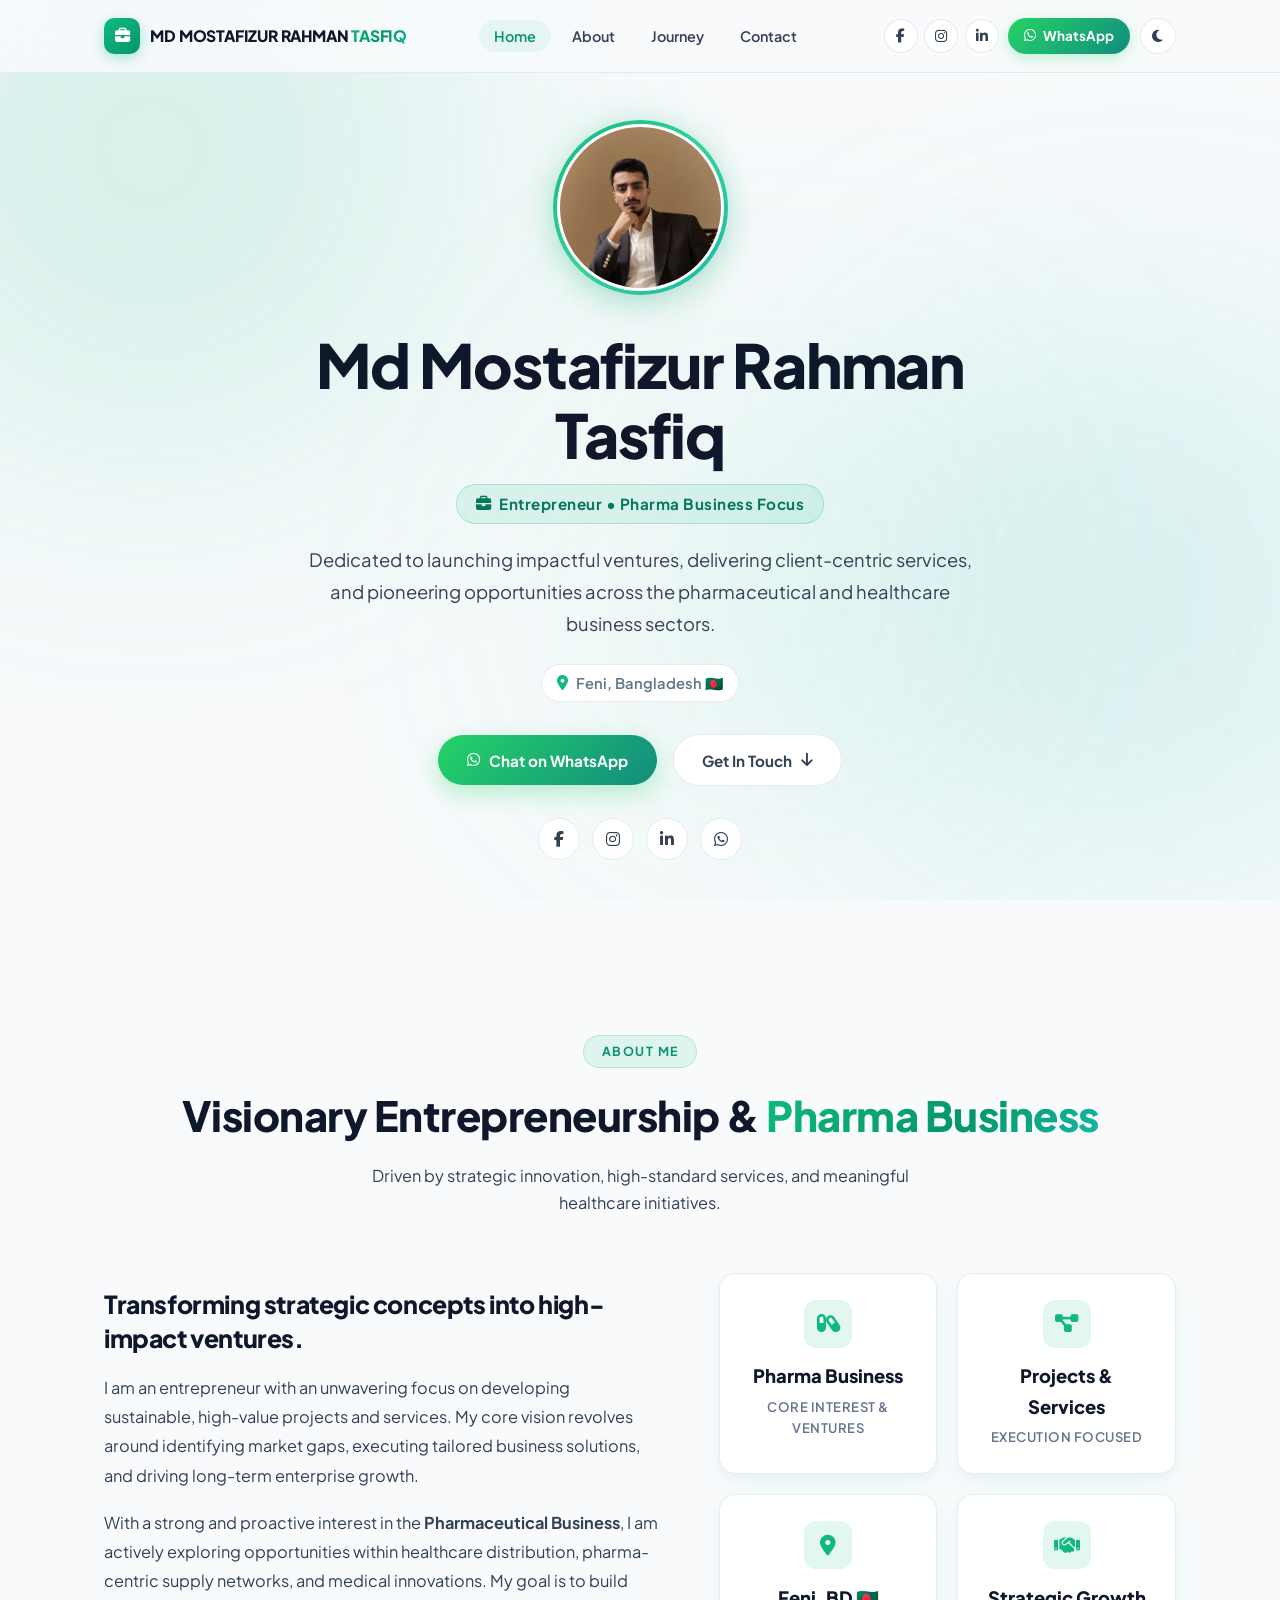
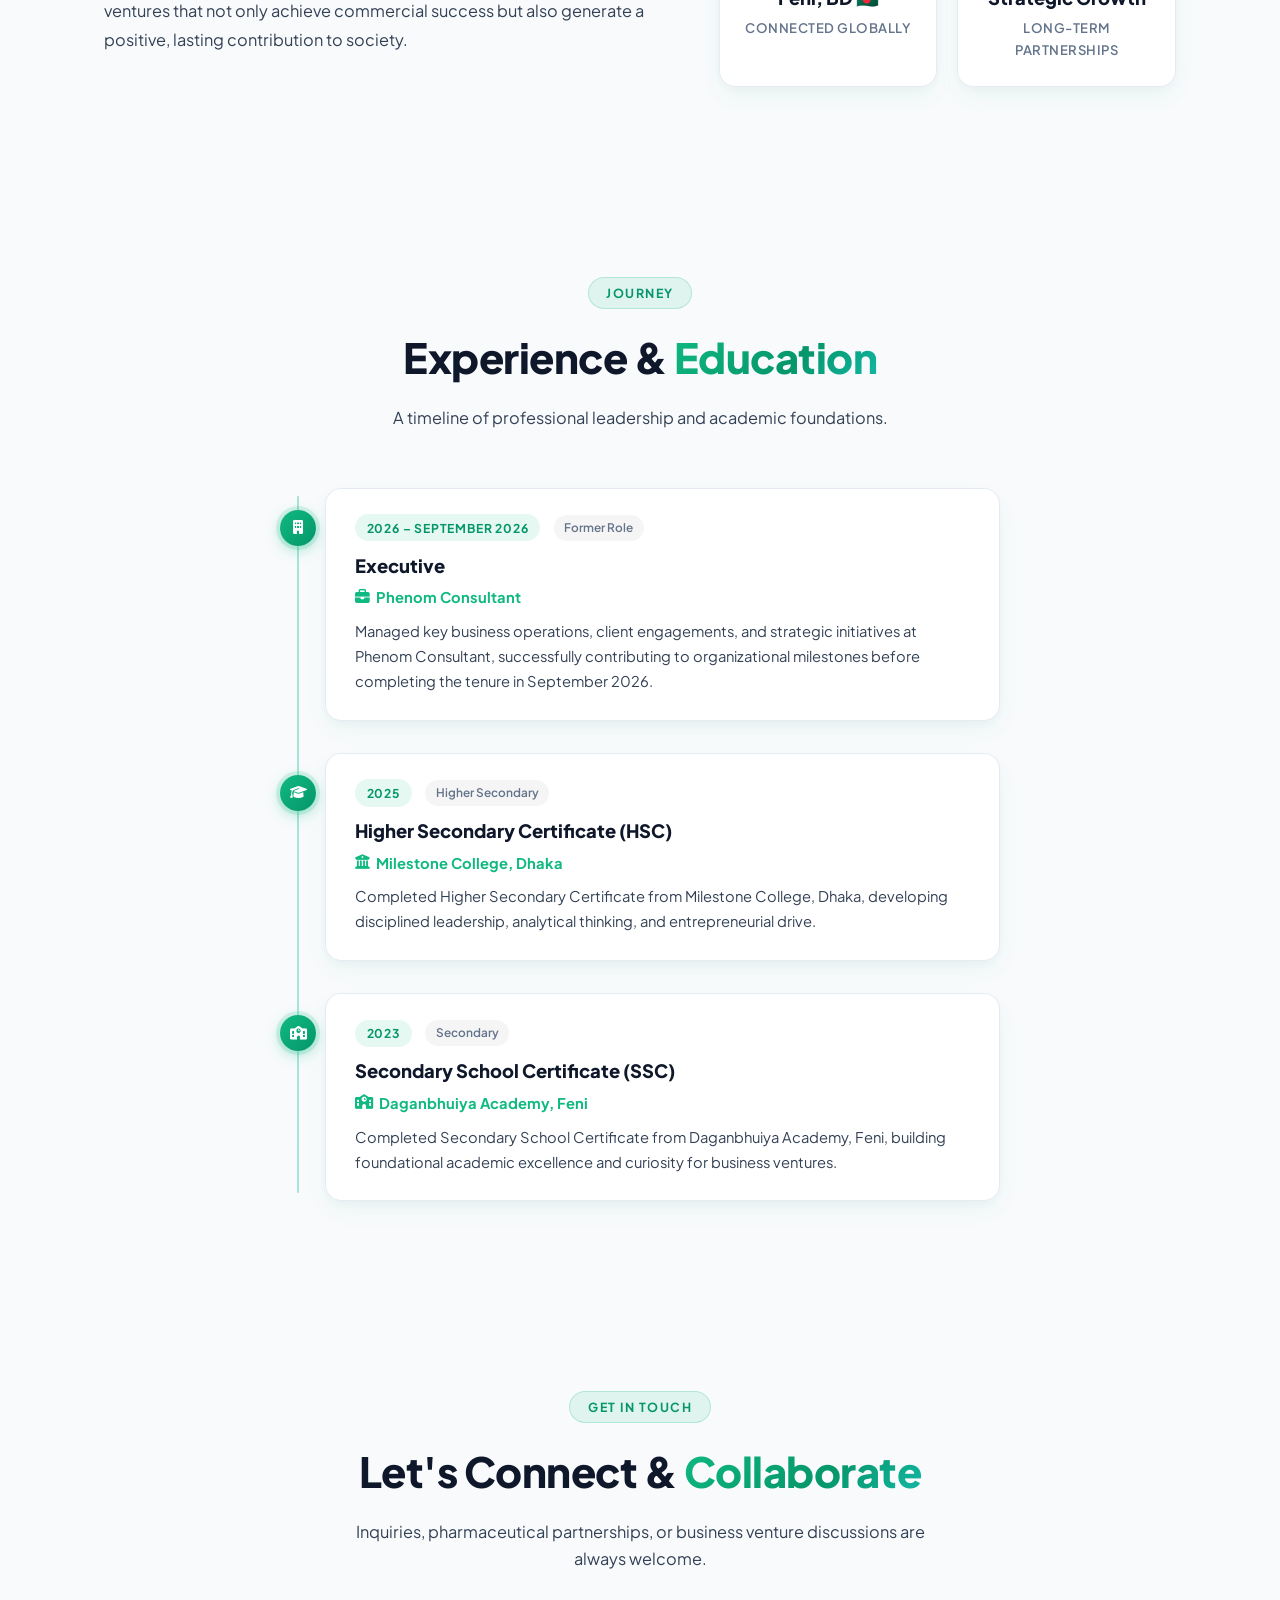
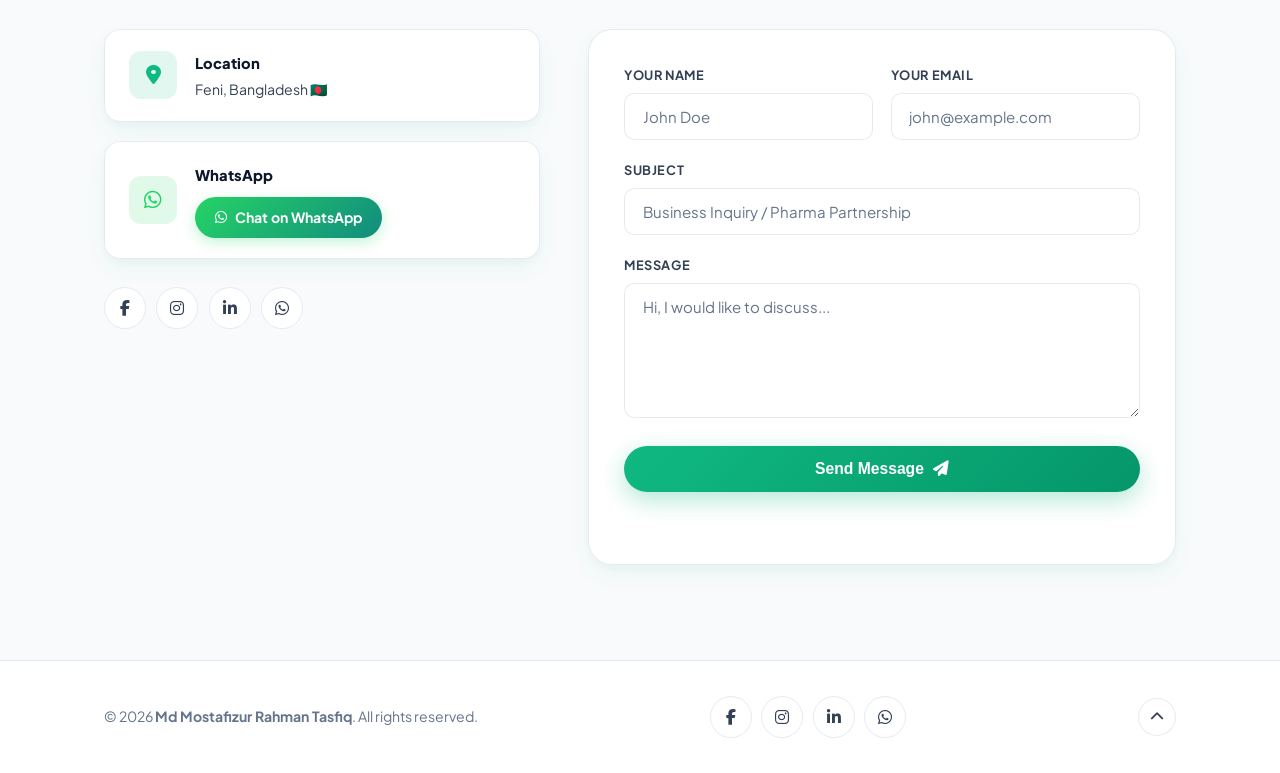
==== commit 2fa1728b: "Update portfolio: Clean white & green design, remove status badge, Phenom former role, Feni location" ====
--- a/index.html
+++ b/index.html
@@ -1,37 +1,66 @@
 ﻿<!DOCTYPE html>
-<html lang="en" data-theme="dark">
+<html lang="en" data-theme="light">
 <head>
     <meta charset="UTF-8">
     <meta name="viewport" content="width=device-width, initial-scale=1.0">
-    <meta name="description" content="Md Mostafizur Rahman Tasfiq — Entrepreneur. Building impactful ventures, projects, and services.">
-    <meta name="keywords" content="Md Mostafizur Rahman Tasfiq, Entrepreneur, Tasfiq, Business, Ventures, Services">
+    <meta name="description" content="Md Mostafizur Rahman Tasfiq — Entrepreneur based in Feni, Bangladesh. Focusing on projects, services, and pharmaceutical business ventures.">
+    <meta name="keywords" content="Md Mostafizur Rahman Tasfiq, Entrepreneur, Pharma Business, Feni, Bangladesh, Business Ventures, Services">
     <meta name="author" content="Md Mostafizur Rahman Tasfiq">
     <title>Md Mostafizur Rahman Tasfiq | Entrepreneur</title>
     <link rel="canonical" href="https://mdmostafizurrahmantasfiq.github.io/website-/">
     <meta name="robots" content="index, follow">
     <meta name="google-site-verification" content="google0c1a73099a9bc0ac">
+    
+    <!-- Open Graph / Meta -->
     <meta property="og:type" content="website">
     <meta property="og:url" content="https://mdmostafizurrahmantasfiq.github.io/website-/">
     <meta property="og:title" content="Md Mostafizur Rahman Tasfiq | Entrepreneur">
-    <meta property="og:description" content="Entrepreneur building impactful ventures and services.">
-    <script type="application/ld+json">{"@context":"https://schema.org","@type":"Person","name":"Md Mostafizur Rahman Tasfiq","url":"https://mdmostafizurrahmantasfiq.github.io/website-/","telephone":"+8801634411404","jobTitle":"Entrepreneur","sameAs":["https://www.facebook.com/mdmosatafizurrahmantasfiq/","https://www.instagram.com/_mrtasfiq_/?hl=en","https://linkedin.com/in/mdmostafizurrahmantasfiq"]}</script>
+    <meta property="og:description" content="Entrepreneur focusing on projects, services, and pharmaceutical business ventures based in Feni, Bangladesh.">
+    
+    <!-- Schema.org JSON-LD -->
+    <script type="application/ld+json">
+    {
+        "@context": "https://schema.org",
+        "@type": "Person",
+        "name": "Md Mostafizur Rahman Tasfiq",
+        "url": "https://mdmostafizurrahmantasfiq.github.io/website-/",
+        "jobTitle": "Entrepreneur",
+        "address": {
+            "@type": "PostalAddress",
+            "addressLocality": "Feni",
+            "addressCountry": "Bangladesh"
+        },
+        "sameAs": [
+            "https://www.facebook.com/mdmosatafizurrahmantasfiq/",
+            "https://www.instagram.com/_mrtasfiq_/?hl=en",
+            "https://linkedin.com/in/mdmostafizurrahmantasfiq"
+        ]
+    }
+    </script>
+
+    <!-- Google Fonts & Font Awesome Icons -->
     <link rel="preconnect" href="https://fonts.googleapis.com">
     <link rel="preconnect" href="https://fonts.gstatic.com" crossorigin>
-    <link href="https://fonts.googleapis.com/css2?family=Plus+Jakarta+Sans:wght@300;400;500;600;700;800&display=swap" rel="stylesheet">
+    <link href="https://fonts.googleapis.com/css2?family=Plus+Jakarta+Sans:ital,wght@0,300;0,400;0,500;0,600;0,700;0,800;1,400&display=swap" rel="stylesheet">
     <link rel="stylesheet" href="https://cdnjs.cloudflare.com/ajax/libs/font-awesome/6.5.1/css/all.min.css" crossorigin="anonymous" referrerpolicy="no-referrer" />
+    
+    <!-- Custom Stylesheet -->
     <link rel="stylesheet" href="css/portfolio.css">
 </head>
 <body>
+    <!-- Subtle Ambient Green Background Blobs -->
     <div class="bg-ambient" aria-hidden="true">
         <div class="ambient-blob blob-1"></div>
         <div class="ambient-blob blob-2"></div>
         <div class="ambient-blob blob-3"></div>
     </div>
+
+    <!-- Header Navigation -->
     <header class="header">
         <div class="container nav-container">
             <a href="#hero" class="logo" aria-label="Home">
                 <span class="logo-icon"><i class="fa-solid fa-briefcase"></i></span>
-                <span>MD MOSTAFIZUR RAHMAN<span class="gradient-text"> TASFIQ</span></span>
+                <span class="logo-text">MD MOSTAFIZUR RAHMAN<span class="gradient-text"> TASFIQ</span></span>
             </a>
             <nav>
                 <ul class="nav-menu" id="nav-menu">
@@ -42,163 +71,305 @@
                 </ul>
             </nav>
             <div class="nav-actions">
-                <button class="theme-toggle-btn" id="theme-toggle" aria-label="Toggle Theme"><i class="fa-solid fa-moon"></i></button>
-                <button class="hamburger" id="hamburger" aria-label="Toggle Menu"><i class="fa-solid fa-bars"></i></button>
+                <div class="header-socials">
+                    <a href="https://www.facebook.com/mdmosatafizurrahmantasfiq/" target="_blank" rel="noopener noreferrer" class="header-social-link facebook" aria-label="Facebook" title="Facebook">
+                        <i class="fa-brands fa-facebook-f"></i>
+                    </a>
+                    <a href="https://www.instagram.com/_mrtasfiq_/?hl=en" target="_blank" rel="noopener noreferrer" class="header-social-link instagram" aria-label="Instagram" title="Instagram">
+                        <i class="fa-brands fa-instagram"></i>
+                    </a>
+                    <a href="https://linkedin.com/in/mdmostafizurrahmantasfiq" target="_blank" rel="noopener noreferrer" class="header-social-link linkedin" aria-label="LinkedIn" title="LinkedIn">
+                        <i class="fa-brands fa-linkedin-in"></i>
+                    </a>
+                </div>
+                <a href="https://wa.me/8801634411404" target="_blank" rel="noopener noreferrer" class="btn-header-wa" title="WhatsApp">
+                    <i class="fa-brands fa-whatsapp"></i>
+                    <span>WhatsApp</span>
+                </a>
+                <button class="theme-toggle-btn" id="theme-toggle" aria-label="Toggle Theme">
+                    <i class="fa-solid fa-moon"></i>
+                </button>
+                <button class="hamburger" id="hamburger" aria-label="Toggle Menu">
+                    <i class="fa-solid fa-bars"></i>
+                </button>
             </div>
         </div>
     </header>
+
     <main>
+        <!-- Hero Section (Centered Profile Photo & Typography) -->
         <section class="hero" id="hero">
-            <div class="container hero-grid">
-                <div class="hero-content">
-                    <div class="hero-badge"><span class="pulse-dot"></span><span>Open to new ventures &amp; partnerships</span></div>
-                    <h1 class="hero-title">Hi, I'm<br><span class="gradient-text">Md Mostafizur<br>Rahman Tasfiq</span></h1>
-                    <div class="hero-designation"><i class="fa-solid fa-briefcase"></i>&nbsp; Entrepreneur</div>
-                    <p class="hero-subtitle">I build ventures, drive projects, and deliver services that create real-world impact. Passionate about turning bold ideas into meaningful, lasting businesses.</p>
-                    <div class="hero-actions">
-                        <a href="https://wa.me/8801634411404" target="_blank" rel="noopener noreferrer" class="btn btn-whatsapp"><i class="fa-brands fa-whatsapp"></i><span>WhatsApp Me</span></a>
-                        <a href="#contact" class="btn btn-outline"><span>Get In Touch</span><i class="fa-solid fa-arrow-down"></i></a>
-                    </div>
-                    <div class="hero-socials">
-                        <a href="https://www.facebook.com/mdmosatafizurrahmantasfiq/" target="_blank" rel="noopener noreferrer" class="social-link facebook" aria-label="Facebook"><i class="fa-brands fa-facebook-f"></i></a>
-                        <a href="https://www.instagram.com/_mrtasfiq_/?hl=en" target="_blank" rel="noopener noreferrer" class="social-link instagram" aria-label="Instagram"><i class="fa-brands fa-instagram"></i></a>
-                        <a href="https://linkedin.com/in/mdmostafizurrahmantasfiq" target="_blank" rel="noopener noreferrer" class="social-link linkedin" aria-label="LinkedIn"><i class="fa-brands fa-linkedin-in"></i></a>
-                        <a href="https://wa.me/8801634411404" target="_blank" rel="noopener noreferrer" class="social-link whatsapp" aria-label="WhatsApp"><i class="fa-brands fa-whatsapp"></i></a>
-                    </div>
-                </div>
-                <div class="hero-visual">
-                    <div class="avatar-wrapper glass-card">
-                        <div class="avatar-glow"></div>
-                        <div class="profile-photo-container">
-                            <img class="profile-photo-img" src="assets/images/profile.jpg" alt="Md Mostafizur Rahman Tasfiq">
-                        </div>
-                        <div class="avatar-info"><h4>Md Mostafizur Rahman Tasfiq</h4><p>Entrepreneur</p></div>
-                        <div class="floating-badge badge-1"><i class="fa-solid fa-lightbulb" style="color:#f7c948;"></i><span>Visionary Projects</span></div>
-                        <div class="floating-badge badge-2"><i class="fa-solid fa-rocket" style="color:#a78bfa;"></i><span>Business Ventures</span></div>
-                    </div>
+            <div class="container hero-center">
+                <div class="hero-photo-container">
+                    <div class="hero-photo-frame">
+                        <img src="assets/images/profile.jpg" alt="Md Mostafizur Rahman Tasfiq" class="hero-photo-img">
+                    </div>
+                </div>
+
+                <h1 class="hero-name">Md Mostafizur Rahman Tasfiq</h1>
+
+                <div class="hero-title-badge">
+                    <i class="fa-solid fa-briefcase"></i>
+                    <span>Entrepreneur &bull; Pharma Business Focus</span>
+                </div>
+
+                <p class="hero-bio">
+                    Dedicated to launching impactful ventures, delivering client-centric services, and pioneering opportunities across the pharmaceutical and healthcare business sectors.
+                </p>
+
+                <div class="hero-location-pill">
+                    <i class="fa-solid fa-location-dot"></i>
+                    <span>Feni, Bangladesh &#127463;&#127465;</span>
+                </div>
+
+                <div class="hero-actions">
+                    <a href="https://wa.me/8801634411404" target="_blank" rel="noopener noreferrer" class="btn btn-whatsapp">
+                        <i class="fa-brands fa-whatsapp"></i>
+                        <span>Chat on WhatsApp</span>
+                    </a>
+                    <a href="#contact" class="btn btn-outline">
+                        <span>Get In Touch</span>
+                        <i class="fa-solid fa-arrow-down"></i>
+                    </a>
+                </div>
+
+                <div class="hero-socials">
+                    <a href="https://www.facebook.com/mdmosatafizurrahmantasfiq/" target="_blank" rel="noopener noreferrer" class="social-circle facebook" aria-label="Facebook">
+                        <i class="fa-brands fa-facebook-f"></i>
+                    </a>
+                    <a href="https://www.instagram.com/_mrtasfiq_/?hl=en" target="_blank" rel="noopener noreferrer" class="social-circle instagram" aria-label="Instagram">
+                        <i class="fa-brands fa-instagram"></i>
+                    </a>
+                    <a href="https://linkedin.com/in/mdmostafizurrahmantasfiq" target="_blank" rel="noopener noreferrer" class="social-circle linkedin" aria-label="LinkedIn">
+                        <i class="fa-brands fa-linkedin-in"></i>
+                    </a>
+                    <a href="https://wa.me/8801634411404" target="_blank" rel="noopener noreferrer" class="social-circle whatsapp" aria-label="WhatsApp">
+                        <i class="fa-brands fa-whatsapp"></i>
+                    </a>
                 </div>
             </div>
         </section>
+
+        <!-- About / Bio Section -->
         <section class="section" id="about">
             <div class="container">
-                <div class="section-header">
-                    <span class="section-badge">About Me</span>
-                    <h2 class="section-title">Driven by Vision, <span class="gradient-text">Built on Action</span></h2>
-                    <p class="section-description">A brief glimpse into who I am, what fuels my ambition, and what I stand for.</p>
+                <div class="sec-header">
+                    <span class="sec-badge">About Me</span>
+                    <h2 class="sec-title">Visionary Entrepreneurship &amp; <span class="gradient-text">Pharma Business</span></h2>
+                    <p class="sec-desc">Driven by strategic innovation, high-standard services, and meaningful healthcare initiatives.</p>
                 </div>
                 <div class="about-grid">
                     <div class="about-text">
-                        <h3>Building impactful ventures from vision to reality.</h3>
-                        <p>I am an entrepreneur with a relentless passion for creating projects that deliver real value. I focus on identifying opportunities, building solutions, and driving ventures that make a meaningful impact — from concept through to execution and sustainable growth.</p>
-                        <p>Whether launching a new service, managing business operations, or collaborating with teams to develop winning strategies, my priority is always delivering exceptional results with integrity, creativity, and a tireless drive for excellence.</p>
-                    </div>
-                    <div class="stats-grid">
-                        <div class="stat-card glass-card"><div class="stat-number">1+</div><div class="stat-title">Years in Business</div></div>
-                        <div class="stat-card glass-card"><div class="stat-number">∞</div><div class="stat-title">Ideas in Motion</div></div>
-                        <div class="stat-card glass-card"><div class="stat-number">100%</div><div class="stat-title">Commitment</div></div>
-                        <div class="stat-card glass-card"><div class="stat-number">BD</div><div class="stat-title">Based in Bangladesh</div></div>
+                        <h3>Transforming strategic concepts into high-impact ventures.</h3>
+                        <p>
+                            I am an entrepreneur with an unwavering focus on developing sustainable, high-value projects and services. My core vision revolves around identifying market gaps, executing tailored business solutions, and driving long-term enterprise growth.
+                        </p>
+                        <p>
+                            With a strong and proactive interest in the <strong>Pharmaceutical Business</strong>, I am actively exploring opportunities within healthcare distribution, pharma-centric supply networks, and medical innovations. My goal is to build ventures that not only achieve commercial success but also generate a positive, lasting contribution to society.
+                        </p>
+                    </div>
+                    <div class="highlights-grid">
+                        <div class="highlight-card glass-card">
+                            <div class="highlight-icon"><i class="fa-solid fa-capsules"></i></div>
+                            <div class="highlight-title">Pharma Business</div>
+                            <div class="highlight-sub">Core Interest &amp; Ventures</div>
+                        </div>
+                        <div class="highlight-card glass-card">
+                            <div class="highlight-icon"><i class="fa-solid fa-diagram-project"></i></div>
+                            <div class="highlight-title">Projects &amp; Services</div>
+                            <div class="highlight-sub">Execution Focused</div>
+                        </div>
+                        <div class="highlight-card glass-card">
+                            <div class="highlight-icon"><i class="fa-solid fa-location-dot"></i></div>
+                            <div class="highlight-title">Feni, BD &#127463;&#127465;</div>
+                            <div class="highlight-sub">Connected Globally</div>
+                        </div>
+                        <div class="highlight-card glass-card">
+                            <div class="highlight-icon"><i class="fa-solid fa-handshake"></i></div>
+                            <div class="highlight-title">Strategic Growth</div>
+                            <div class="highlight-sub">Long-Term Partnerships</div>
+                        </div>
                     </div>
                 </div>
             </div>
         </section>
+
+        <!-- Journey Section -->
         <section class="section" id="journey">
             <div class="container">
-                <div class="section-header">
-                    <span class="section-badge">Journey</span>
-                    <h2 class="section-title">Education &amp; <span class="gradient-text">Experience</span></h2>
-                    <p class="section-description">My academic background and professional milestones.</p>
+                <div class="sec-header">
+                    <span class="sec-badge">Journey</span>
+                    <h2 class="sec-title">Experience &amp; <span class="gradient-text">Education</span></h2>
+                    <p class="sec-desc">A timeline of professional leadership and academic foundations.</p>
                 </div>
                 <div class="timeline">
+                    <!-- Phenom Consultant (Former Role ended September 2026) -->
                     <div class="timeline-item">
-                        <div class="timeline-dot"></div>
+                        <div class="timeline-dot"><i class="fa-solid fa-building"></i></div>
                         <div class="timeline-card glass-card">
                             <div class="timeline-meta">
-                                <span class="timeline-date">2026 — Present</span>
-                                <span class="timeline-org"><i class="fa-solid fa-building"></i> Phenom Consultant</span>
+                                <span class="timeline-date">2026 &ndash; September 2026</span>
+                                <span class="timeline-tag">Former Role</span>
                             </div>
                             <h3 class="timeline-role">Executive</h3>
-                            <p class="timeline-desc">Leading and managing key business operations, client relations, and strategic initiatives at Phenom Consultant. Driving growth through smart decision-making, team collaboration, and a results-oriented approach.</p>
-                        </div>
-                    </div>
+                            <div class="timeline-org">
+                                <i class="fa-solid fa-briefcase"></i>
+                                <span>Phenom Consultant</span>
+                            </div>
+                            <p class="timeline-desc">
+                                Managed key business operations, client engagements, and strategic initiatives at Phenom Consultant, successfully contributing to organizational milestones before completing the tenure in September 2026.
+                            </p>
+                        </div>
+                    </div>
+
+                    <!-- Milestone College, Dhaka -->
                     <div class="timeline-item">
-                        <div class="timeline-dot"></div>
+                        <div class="timeline-dot"><i class="fa-solid fa-graduation-cap"></i></div>
                         <div class="timeline-card glass-card">
                             <div class="timeline-meta">
                                 <span class="timeline-date">2025</span>
-                                <span class="timeline-org"><i class="fa-solid fa-graduation-cap"></i> Milestone College, Dhaka</span>
+                                <span class="timeline-tag">Higher Secondary</span>
                             </div>
                             <h3 class="timeline-role">Higher Secondary Certificate (HSC)</h3>
-                            <p class="timeline-desc">Completed Higher Secondary education at Milestone College, Dhaka — building a strong academic foundation and developing leadership and entrepreneurial thinking.</p>
-                        </div>
-                    </div>
+                            <div class="timeline-org">
+                                <i class="fa-solid fa-building-columns"></i>
+                                <span>Milestone College, Dhaka</span>
+                            </div>
+                            <p class="timeline-desc">
+                                Completed Higher Secondary Certificate from Milestone College, Dhaka, developing disciplined leadership, analytical thinking, and entrepreneurial drive.
+                            </p>
+                        </div>
+                    </div>
+
+                    <!-- Daganbhuiya Academy, Feni -->
                     <div class="timeline-item">
-                        <div class="timeline-dot"></div>
+                        <div class="timeline-dot"><i class="fa-solid fa-school"></i></div>
                         <div class="timeline-card glass-card">
                             <div class="timeline-meta">
                                 <span class="timeline-date">2023</span>
-                                <span class="timeline-org"><i class="fa-solid fa-school"></i> Daganbhuiya Academy, Feni</span>
+                                <span class="timeline-tag">Secondary</span>
                             </div>
                             <h3 class="timeline-role">Secondary School Certificate (SSC)</h3>
-                            <p class="timeline-desc">Completed Secondary education at Daganbhuiya Academy, Feni — where curiosity, discipline, and the drive to succeed took root.</p>
+                            <div class="timeline-org">
+                                <i class="fa-solid fa-school"></i>
+                                <span>Daganbhuiya Academy, Feni</span>
+                            </div>
+                            <p class="timeline-desc">
+                                Completed Secondary School Certificate from Daganbhuiya Academy, Feni, building foundational academic excellence and curiosity for business ventures.
+                            </p>
                         </div>
                     </div>
                 </div>
             </div>
         </section>
+
+        <!-- Contact Section -->
         <section class="section" id="contact">
             <div class="container">
-                <div class="section-header">
-                    <span class="section-badge">Get In Touch</span>
-                    <h2 class="section-title">Let's Build Something <span class="gradient-text">Extraordinary</span></h2>
-                    <p class="section-description">Have a venture idea, project, or opportunity? Feel free to reach out anytime.</p>
+                <div class="sec-header">
+                    <span class="sec-badge">Get In Touch</span>
+                    <h2 class="sec-title">Let's Connect &amp; <span class="gradient-text">Collaborate</span></h2>
+                    <p class="sec-desc">Inquiries, pharmaceutical partnerships, or business venture discussions are always welcome.</p>
                 </div>
                 <div class="contact-grid">
-                    <div>
-                        <div class="contact-info-list">
-                            <div class="contact-info-card glass-card">
-                                <div class="contact-icon wa-icon"><i class="fa-brands fa-whatsapp"></i></div>
-                                <div class="contact-details"><h4>WhatsApp</h4><p><a href="https://wa.me/8801634411404" target="_blank" rel="noopener noreferrer">01634411404 — Click to Chat</a></p></div>
-                            </div>
-                            <div class="contact-info-card glass-card">
-                                <div class="contact-icon"><i class="fa-solid fa-location-dot"></i></div>
-                                <div class="contact-details"><h4>Location</h4><p>Dhaka, Bangladesh &bull; Available Worldwide</p></div>
-                            </div>
-                        </div>
-                        <div style="display:flex;gap:0.65rem;margin-top:0.5rem;">
-                            <a href="https://www.facebook.com/mdmosatafizurrahmantasfiq/" target="_blank" rel="noopener noreferrer" class="social-link facebook" aria-label="Facebook"><i class="fa-brands fa-facebook-f"></i></a>
-                            <a href="https://www.instagram.com/_mrtasfiq_/?hl=en" target="_blank" rel="noopener noreferrer" class="social-link instagram" aria-label="Instagram"><i class="fa-brands fa-instagram"></i></a>
-                            <a href="https://linkedin.com/in/mdmostafizurrahmantasfiq" target="_blank" rel="noopener noreferrer" class="social-link linkedin" aria-label="LinkedIn"><i class="fa-brands fa-linkedin-in"></i></a>
-                            <a href="https://wa.me/8801634411404" target="_blank" rel="noopener noreferrer" class="social-link whatsapp" aria-label="WhatsApp"><i class="fa-brands fa-whatsapp"></i></a>
-                        </div>
-                    </div>
-                    <div>
-                        <form id="contact-form" class="contact-form glass-card">
-                            <div class="form-row">
-                                <div class="form-group"><label for="name" class="form-label">Your Name</label><input type="text" id="name" class="form-control" placeholder="John Doe" required></div>
-                                <div class="form-group"><label for="email" class="form-label">Your Email</label><input type="email" id="email" class="form-control" placeholder="john@example.com" required></div>
-                            </div>
-                            <div class="form-group"><label for="subject" class="form-label">Subject</label><input type="text" id="subject" class="form-control" placeholder="Business Inquiry / Partnership" required></div>
-                            <div class="form-group"><label for="message" class="form-label">Message</label><textarea id="message" class="form-control" rows="5" placeholder="Hi, I'd like to discuss a venture..." required></textarea></div>
-                            <button type="submit" class="btn-primary"><span>Send Message</span><i class="fa-solid fa-paper-plane"></i></button>
-                            <div id="form-status" class="form-status" role="alert"></div>
-                        </form>
-                    </div>
+                    <div class="contact-cards-col">
+                        <!-- Location Card -->
+                        <div class="contact-info-card glass-card">
+                            <div class="contact-card-icon">
+                                <i class="fa-solid fa-location-dot"></i>
+                            </div>
+                            <div class="contact-card-details">
+                                <h4>Location</h4>
+                                <p>Feni, Bangladesh &#127463;&#127465;</p>
+                            </div>
+                        </div>
+
+                        <!-- WhatsApp Card (Raw number hidden, clean button provided) -->
+                        <div class="contact-info-card glass-card">
+                            <div class="contact-card-icon wa">
+                                <i class="fa-brands fa-whatsapp"></i>
+                            </div>
+                            <div class="contact-card-details">
+                                <h4>WhatsApp</h4>
+                                <a href="https://wa.me/8801634411404" target="_blank" rel="noopener noreferrer" class="btn-chat-wa">
+                                    <i class="fa-brands fa-whatsapp"></i>
+                                    <span>Chat on WhatsApp</span>
+                                </a>
+                            </div>
+                        </div>
+
+                        <!-- Social Links -->
+                        <div class="contact-socials-wrapper">
+                            <a href="https://www.facebook.com/mdmosatafizurrahmantasfiq/" target="_blank" rel="noopener noreferrer" class="social-circle facebook" aria-label="Facebook">
+                                <i class="fa-brands fa-facebook-f"></i>
+                            </a>
+                            <a href="https://www.instagram.com/_mrtasfiq_/?hl=en" target="_blank" rel="noopener noreferrer" class="social-circle instagram" aria-label="Instagram">
+                                <i class="fa-brands fa-instagram"></i>
+                            </a>
+                            <a href="https://linkedin.com/in/mdmostafizurrahmantasfiq" target="_blank" rel="noopener noreferrer" class="social-circle linkedin" aria-label="LinkedIn">
+                                <i class="fa-brands fa-linkedin-in"></i>
+                            </a>
+                            <a href="https://wa.me/8801634411404" target="_blank" rel="noopener noreferrer" class="social-circle whatsapp" aria-label="WhatsApp">
+                                <i class="fa-brands fa-whatsapp"></i>
+                            </a>
+                        </div>
+                    </div>
+
+                    <!-- Direct Message Form -->
+                    <form id="contact-form" class="contact-form glass-card">
+                        <div class="form-row">
+                            <div class="form-group">
+                                <label for="name" class="form-label">Your Name</label>
+                                <input type="text" id="name" class="form-control" placeholder="John Doe" required>
+                            </div>
+                            <div class="form-group">
+                                <label for="email" class="form-label">Your Email</label>
+                                <input type="email" id="email" class="form-control" placeholder="john@example.com" required>
+                            </div>
+                        </div>
+                        <div class="form-group">
+                            <label for="subject" class="form-label">Subject</label>
+                            <input type="text" id="subject" class="form-control" placeholder="Business Inquiry / Pharma Partnership" required>
+                        </div>
+                        <div class="form-group">
+                            <label for="message" class="form-label">Message</label>
+                            <textarea id="message" class="form-control" rows="5" placeholder="Hi, I would like to discuss..." required></textarea>
+                        </div>
+                        <button type="submit" class="btn-submit">
+                            <span>Send Message</span>
+                            <i class="fa-solid fa-paper-plane"></i>
+                        </button>
+                        <div id="form-status" class="form-status" role="alert"></div>
+                    </form>
                 </div>
             </div>
         </section>
     </main>
+
+    <!-- Footer -->
     <footer class="footer">
-        <div class="container footer-content">
-            <p class="footer-text">&copy; <span id="current-year"></span> <strong>Md Mostafizur Rahman Tasfiq</strong>. All rights reserved.</p>
+        <div class="container footer-inner">
+            <p class="footer-copy">&copy; <span id="current-year"></span> <strong>Md Mostafizur Rahman Tasfiq</strong>. All rights reserved.</p>
             <div class="footer-socials">
-                <a href="https://www.facebook.com/mdmosatafizurrahmantasfiq/" target="_blank" rel="noopener noreferrer" class="social-link facebook" aria-label="Facebook"><i class="fa-brands fa-facebook-f"></i></a>
-                <a href="https://www.instagram.com/_mrtasfiq_/?hl=en" target="_blank" rel="noopener noreferrer" class="social-link instagram" aria-label="Instagram"><i class="fa-brands fa-instagram"></i></a>
-                <a href="https://linkedin.com/in/mdmostafizurrahmantasfiq" target="_blank" rel="noopener noreferrer" class="social-link linkedin" aria-label="LinkedIn"><i class="fa-brands fa-linkedin-in"></i></a>
-                <a href="https://wa.me/8801634411404" target="_blank" rel="noopener noreferrer" class="social-link whatsapp" aria-label="WhatsApp"><i class="fa-brands fa-whatsapp"></i></a>
-            </div>
-            <button id="back-to-top" class="back-to-top" aria-label="Back to Top"><i class="fa-solid fa-chevron-up"></i></button>
+                <a href="https://www.facebook.com/mdmosatafizurrahmantasfiq/" target="_blank" rel="noopener noreferrer" class="social-circle facebook" aria-label="Facebook">
+                    <i class="fa-brands fa-facebook-f"></i>
+                </a>
+                <a href="https://www.instagram.com/_mrtasfiq_/?hl=en" target="_blank" rel="noopener noreferrer" class="social-circle instagram" aria-label="Instagram">
+                    <i class="fa-brands fa-instagram"></i>
+                </a>
+                <a href="https://linkedin.com/in/mdmostafizurrahmantasfiq" target="_blank" rel="noopener noreferrer" class="social-circle linkedin" aria-label="LinkedIn">
+                    <i class="fa-brands fa-linkedin-in"></i>
+                </a>
+                <a href="https://wa.me/8801634411404" target="_blank" rel="noopener noreferrer" class="social-circle whatsapp" aria-label="WhatsApp">
+                    <i class="fa-brands fa-whatsapp"></i>
+                </a>
+            </div>
+            <button id="back-to-top" class="back-to-top" aria-label="Back to Top">
+                <i class="fa-solid fa-chevron-up"></i>
+            </button>
         </div>
     </footer>
+
     <script src="js/main.js"></script>
 </body>
 </html>
--- a/css/portfolio.css
+++ b/css/portfolio.css
@@ -1,202 +1,1043 @@
 ﻿/* ===================================================
-   PORTFOLIO CSS - Md Mostafizur Rahman Tasfiq
-   Entrepreneur Personal Portfolio
+   PORTFOLIO STYLES - Md Mostafizur Rahman Tasfiq
+   Clean, Modern White & Vibrant Green Gradient Design
    =================================================== */
 
-*, *::before, *::after { box-sizing: border-box; margin: 0; padding: 0; }
-html { scroll-behavior: smooth; font-size: 16px; }
+@import url('https://fonts.googleapis.com/css2?family=Plus+Jakarta+Sans:ital,wght@0,300;0,400;0,500;0,600;0,700;0,800;1,400&display=swap');
+
+*, *::before, *::after {
+    box-sizing: border-box;
+    margin: 0;
+    padding: 0;
+}
+
+html {
+    scroll-behavior: smooth;
+    font-size: 16px;
+}
 
 :root {
-    --primary: #6366f1;
-    --primary-hover: #4f46e5;
-    --primary-rgb: 99,102,241;
-    --accent: #06b6d4;
-    --accent-rgb: 6,182,212;
-    --bg-body: #080c14;
-    --bg-card: rgba(15,23,42,0.6);
-    --bg-surface: rgba(17,24,39,0.75);
-    --nav-bg: rgba(8,12,20,0.88);
-    --border: rgba(255,255,255,0.07);
-    --text-primary: #f1f5f9;
-    --text-secondary: #94a3b8;
+    /* Vibrant Green Palette */
+    --primary: #10b981;
+    --primary-dark: #059669;
+    --primary-light: #34d399;
+    --primary-deep: #047857;
+    --primary-rgb: 16, 185, 129;
+    --accent: #14b8a6;
+    --accent-rgb: 20, 184, 166;
+    --wa-green: #25D366;
+    --wa-dark: #128C7E;
+
+    /* Light Theme (Default: Soft Clean White) */
+    --bg-body: #f8fafc;
+    --bg-surface: #ffffff;
+    --bg-card: rgba(255, 255, 255, 0.88);
+    --bg-card-hover: #ffffff;
+    --bg-nav: rgba(248, 250, 252, 0.92);
+    --border: rgba(226, 232, 240, 0.85);
+    --border-accent: rgba(16, 185, 129, 0.22);
+    --text-primary: #0f172a;
+    --text-secondary: #334155;
     --text-muted: #64748b;
-    --radius-sm: 8px;
+
+    /* Shadows & Effects */
+    --shadow-sm: 0 2px 8px rgba(0, 0, 0, 0.04);
+    --shadow-md: 0 10px 25px -4px rgba(16, 185, 129, 0.08), 0 4px 12px rgba(0, 0, 0, 0.03);
+    --shadow-lg: 0 20px 45px -8px rgba(16, 185, 129, 0.14), 0 8px 18px rgba(0, 0, 0, 0.04);
+    --glow: 0 0 35px rgba(16, 185, 129, 0.22);
+
+    /* Radii & Transitions */
+    --radius-sm: 10px;
     --radius-md: 16px;
     --radius-lg: 24px;
     --radius-full: 9999px;
-    --transition: 0.3s cubic-bezier(0.4,0,0.2,1);
-    --shadow-lg: 0 24px 60px rgba(0,0,0,0.55);
-    --glow: 0 0 40px rgba(99,102,241,0.25);
+    --transition: all 0.28s cubic-bezier(0.4, 0, 0.2, 1);
     --container: 1120px;
 }
 
-[data-theme="light"] {
-    --bg-body: #f8fafc;
-    --bg-card: rgba(255,255,255,0.9);
-    --bg-surface: rgba(255,255,255,0.85);
-    --nav-bg: rgba(248,250,252,0.92);
-    --border: rgba(226,232,240,0.9);
-    --text-primary: #0f172a;
-    --text-secondary: #475569;
+[data-theme="dark"] {
+    --bg-body: #07100d;
+    --bg-surface: #0d1a15;
+    --bg-card: rgba(13, 26, 21, 0.78);
+    --bg-card-hover: rgba(18, 36, 29, 0.92);
+    --bg-nav: rgba(7, 16, 13, 0.9);
+    --border: rgba(16, 185, 129, 0.14);
+    --border-accent: rgba(16, 185, 129, 0.32);
+    --text-primary: #f1f5f9;
+    --text-secondary: #cbd5e1;
     --text-muted: #94a3b8;
+    --shadow-md: 0 10px 30px rgba(0, 0, 0, 0.45);
+    --shadow-lg: 0 20px 50px rgba(0, 0, 0, 0.6);
 }
 
 body {
-    font-family: 'Plus Jakarta Sans', -apple-system, sans-serif;
+    font-family: 'Plus Jakarta Sans', -apple-system, BlinkMacSystemFont, 'Segoe UI', Roboto, sans-serif;
     background: var(--bg-body);
     color: var(--text-primary);
     line-height: 1.65;
     overflow-x: hidden;
-    transition: background var(--transition), color var(--transition);
-}
-
-a { text-decoration: none; color: inherit; }
-ul { list-style: none; }
-img { max-width: 100%; display: block; }
-
-/* Ambient */
-.bg-ambient { position: fixed; inset: 0; pointer-events: none; z-index: 0; overflow: hidden; }
-.ambient-blob { position: absolute; border-radius: 50%; filter: blur(120px); opacity: 0.18; animation: blobFloat 14s ease-in-out infinite alternate; }
-.blob-1 { width: 600px; height: 600px; background: var(--primary); top: -150px; left: -150px; }
-.blob-2 { width: 500px; height: 500px; background: var(--accent); bottom: 10%; right: -100px; animation-delay: -5s; }
-.blob-3 { width: 400px; height: 400px; background: #a78bfa; top: 40%; left: 40%; animation-delay: -9s; opacity: 0.1; }
-@keyframes blobFloat { from { transform: scale(1) translate(0,0); } to { transform: scale(1.1) translate(30px,-30px); } }
-
-/* Container */
-.container { max-width: var(--container); margin: 0 auto; padding: 0 1.5rem; position: relative; z-index: 1; }
-
-/* Glass Card */
-.glass-card { background: var(--bg-card); border: 1px solid var(--border); backdrop-filter: blur(20px); -webkit-backdrop-filter: blur(20px); border-radius: var(--radius-lg); box-shadow: var(--shadow-lg); }
-
-/* Gradient Text */
-.gradient-text { background: linear-gradient(135deg, var(--primary), var(--accent)); -webkit-background-clip: text; -webkit-text-fill-color: transparent; background-clip: text; }
-
-/* ── NAV ── */
-.header { position: fixed; top: 0; left: 0; right: 0; z-index: 999; background: var(--nav-bg); backdrop-filter: blur(20px); -webkit-backdrop-filter: blur(20px); border-bottom: 1px solid var(--border); }
-.nav-container { display: flex; align-items: center; justify-content: space-between; height: 68px; }
-.logo { display: flex; align-items: center; gap: 0.55rem; font-size: 1rem; font-weight: 800; letter-spacing: -0.2px; white-space: nowrap; }
-.logo-icon { display: flex; align-items: center; justify-content: center; width: 36px; height: 36px; border-radius: 10px; background: linear-gradient(135deg, var(--primary), var(--accent)); color: #fff; font-size: 1rem; box-shadow: 0 4px 14px rgba(var(--primary-rgb),0.4); flex-shrink: 0; }
-.nav-menu { display: flex; align-items: center; gap: 0.2rem; }
-.nav-link { padding: 0.45rem 0.9rem; border-radius: var(--radius-full); font-size: 0.9rem; font-weight: 500; color: var(--text-secondary); transition: var(--transition); }
-.nav-link:hover, .nav-link.active { color: var(--text-primary); background: var(--bg-surface); }
-.nav-actions { display: flex; align-items: center; gap: 0.75rem; }
-.theme-toggle-btn { background: var(--bg-card); border: 1px solid var(--border); color: var(--text-secondary); width: 38px; height: 38px; border-radius: 50%; cursor: pointer; font-size: 0.9rem; display: flex; align-items: center; justify-content: center; transition: var(--transition); }
-.theme-toggle-btn:hover { color: var(--primary); border-color: var(--primary); }
-.hamburger { display: none; background: var(--bg-card); border: 1px solid var(--border); color: var(--text-secondary); width: 38px; height: 38px; border-radius: 50%; cursor: pointer; font-size: 0.95rem; align-items: center; justify-content: center; transition: var(--transition); }
-
-/* ── HERO ── */
-.hero { min-height: 100vh; display: flex; align-items: center; padding: 110px 0 70px; }
-.hero-grid { display: grid; grid-template-columns: 1fr 420px; gap: 4rem; align-items: center; }
-.hero-badge { display: inline-flex; align-items: center; gap: 0.5rem; background: var(--bg-card); border: 1px solid var(--border); border-radius: var(--radius-full); padding: 0.4rem 1rem; font-size: 0.8rem; color: var(--text-secondary); margin-bottom: 1.5rem; width: fit-content; }
-.pulse-dot { width: 8px; height: 8px; border-radius: 50%; background: #10b981; box-shadow: 0 0 0 0 rgba(16,185,129,0.5); animation: pulse 2s infinite; }
-@keyframes pulse { 0%,100% { box-shadow: 0 0 0 0 rgba(16,185,129,0.5); } 70% { box-shadow: 0 0 0 8px rgba(16,185,129,0); } }
-.hero-title { font-size: clamp(2.4rem,5vw,3.8rem); font-weight: 800; line-height: 1.1; letter-spacing: -1.5px; margin-bottom: 1rem; }
-.hero-designation { display: inline-flex; align-items: center; gap: 0.5rem; font-size: 1.05rem; font-weight: 600; color: var(--text-secondary); border-left: 3px solid var(--primary); padding-left: 0.75rem; margin-bottom: 1.3rem; letter-spacing: 0.5px; }
-.hero-subtitle { font-size: 1.05rem; color: var(--text-secondary); line-height: 1.75; margin-bottom: 2rem; max-width: 520px; }
-.hero-actions { display: flex; gap: 0.85rem; flex-wrap: wrap; margin-bottom: 2rem; }
-.btn { display: inline-flex; align-items: center; gap: 0.5rem; padding: 0.75rem 1.6rem; border-radius: var(--radius-full); font-size: 0.92rem; font-weight: 600; cursor: pointer; border: none; transition: var(--transition); text-decoration: none; }
-.btn-whatsapp { background: linear-gradient(135deg, #25D366, #128C7E); color: #fff; box-shadow: 0 8px 24px rgba(37,211,102,0.3); }
-.btn-whatsapp:hover { transform: translateY(-2px); box-shadow: 0 12px 32px rgba(37,211,102,0.45); }
-.btn-outline { background: transparent; border: 1.5px solid var(--border); color: var(--text-secondary); }
-.btn-outline:hover { border-color: var(--primary); color: var(--primary); transform: translateY(-2px); }
-.hero-socials { display: flex; gap: 0.65rem; }
-.social-link { width: 40px; height: 40px; border-radius: 50%; background: var(--bg-card); border: 1px solid var(--border); display: flex; align-items: center; justify-content: center; font-size: 0.9rem; color: var(--text-secondary); transition: var(--transition); }
-.social-link:hover { transform: translateY(-3px); }
-.social-link.facebook:hover { background: #1877f2; border-color: #1877f2; color: #fff; }
-.social-link.instagram:hover { background: radial-gradient(circle at 30% 107%, #fdf497 0%, #fd5949 45%, #d6249f 60%, #285AEB 90%); border-color: #d6249f; color: #fff; }
-.social-link.linkedin:hover { background: #0a66c2; border-color: #0a66c2; color: #fff; }
-.social-link.whatsapp:hover { background: #25D366; border-color: #25D366; color: #fff; }
-
-/* Hero Visual */
-.hero-visual { display: flex; justify-content: center; }
-.avatar-wrapper { width: 100%; max-width: 400px; padding: 2rem; position: relative; }
-.avatar-glow { position: absolute; inset: -30px; background: radial-gradient(ellipse at center, rgba(var(--primary-rgb),0.2) 0%, transparent 70%); border-radius: 50%; pointer-events: none; z-index: 0; }
-.profile-photo-container { position: relative; z-index: 1; }
-.profile-photo-img { width: 100%; aspect-ratio: 3/4; object-fit: cover; object-position: top center; border-radius: var(--radius-lg); border: 2px solid var(--border); box-shadow: var(--shadow-lg), var(--glow); }
-.avatar-info { margin-top: 1.25rem; text-align: center; position: relative; z-index: 1; }
-.avatar-info h4 { font-size: 1rem; font-weight: 700; margin-bottom: 0.25rem; }
-.avatar-info p { font-size: 0.85rem; color: var(--text-secondary); }
-.floating-badge { position: absolute; display: flex; align-items: center; gap: 0.4rem; background: var(--bg-card); border: 1px solid var(--border); backdrop-filter: blur(12px); border-radius: var(--radius-full); padding: 0.4rem 0.85rem; font-size: 0.78rem; font-weight: 600; color: var(--text-primary); box-shadow: var(--shadow-lg); z-index: 2; }
-.badge-1 { top: -12px; right: -20px; animation: badgeFloat 4s ease-in-out infinite; }
-.badge-2 { bottom: 60px; left: -24px; animation: badgeFloat 4s ease-in-out infinite reverse; }
-@keyframes badgeFloat { 0%,100% { transform: translateY(0); } 50% { transform: translateY(-8px); } }
-
-/* ── SECTIONS ── */
-.section { padding: 90px 0; }
-.section-header { text-align: center; margin-bottom: 3.5rem; }
-.section-badge { display: inline-block; background: rgba(var(--primary-rgb),0.12); color: var(--primary); border: 1px solid rgba(var(--primary-rgb),0.25); border-radius: var(--radius-full); padding: 0.3rem 1rem; font-size: 0.78rem; font-weight: 700; letter-spacing: 1.5px; text-transform: uppercase; margin-bottom: 1rem; }
-.section-title { font-size: clamp(1.8rem,3.5vw,2.5rem); font-weight: 800; letter-spacing: -0.5px; margin-bottom: 0.85rem; }
-.section-description { font-size: 1rem; color: var(--text-secondary); max-width: 520px; margin: 0 auto; }
-
-/* About */
-.about-grid { display: grid; grid-template-columns: 1fr 1fr; gap: 3.5rem; align-items: center; }
-.about-text h3 { font-size: 1.5rem; font-weight: 700; margin-bottom: 1rem; letter-spacing: -0.3px; }
-.about-text p { color: var(--text-secondary); line-height: 1.8; margin-bottom: 1rem; }
-.stats-grid { display: grid; grid-template-columns: 1fr 1fr; gap: 1rem; }
-.stat-card { padding: 1.5rem; text-align: center; border-radius: var(--radius-md); }
-.stat-number { font-size: 2.2rem; font-weight: 800; background: linear-gradient(135deg, var(--primary), var(--accent)); -webkit-background-clip: text; -webkit-text-fill-color: transparent; background-clip: text; }
-.stat-title { font-size: 0.82rem; color: var(--text-muted); margin-top: 0.25rem; text-transform: uppercase; letter-spacing: 0.5px; font-weight: 600; }
-
-/* Timeline */
-.timeline { max-width: 720px; margin: 0 auto; position: relative; padding-left: 2rem; }
-.timeline::before { content: ''; position: absolute; left: 0; top: 0; bottom: 0; width: 2px; background: linear-gradient(to bottom, var(--primary), var(--accent)); border-radius: 2px; opacity: 0.3; }
-.timeline-item { position: relative; margin-bottom: 2.5rem; }
-.timeline-item:last-child { margin-bottom: 0; }
-.timeline-dot { position: absolute; left: -2.6rem; top: 1.5rem; width: 14px; height: 14px; border-radius: 50%; background: linear-gradient(135deg, var(--primary), var(--accent)); box-shadow: 0 0 0 4px rgba(var(--primary-rgb),0.15); }
-.timeline-card { padding: 1.6rem 1.8rem; border-radius: var(--radius-md); }
-.timeline-meta { display: flex; align-items: center; gap: 1rem; margin-bottom: 0.6rem; flex-wrap: wrap; }
-.timeline-date { font-size: 0.78rem; font-weight: 700; letter-spacing: 1px; text-transform: uppercase; color: var(--primary); background: rgba(var(--primary-rgb),0.1); padding: 0.2rem 0.7rem; border-radius: var(--radius-full); }
-.timeline-org { font-size: 0.85rem; color: var(--text-muted); font-weight: 500; }
-.timeline-org i { margin-right: 0.35rem; }
-.timeline-role { font-size: 1.1rem; font-weight: 700; margin-bottom: 0.4rem; }
-.timeline-desc { font-size: 0.9rem; color: var(--text-secondary); line-height: 1.7; }
-
-/* Contact */
-.contact-grid { display: grid; grid-template-columns: 1fr 1fr; gap: 3rem; align-items: start; }
-.contact-info-list { display: flex; flex-direction: column; gap: 1rem; margin-bottom: 1.8rem; }
-.contact-info-card { display: flex; align-items: center; gap: 1rem; padding: 1.2rem 1.4rem; border-radius: var(--radius-md); }
-.contact-icon { width: 46px; height: 46px; border-radius: var(--radius-sm); background: rgba(var(--primary-rgb),0.12); color: var(--primary); display: flex; align-items: center; justify-content: center; font-size: 1.1rem; flex-shrink: 0; }
-.contact-icon.wa-icon { background: rgba(37,211,102,0.12); color: #25D366; }
-.contact-details h4 { font-size: 0.9rem; font-weight: 700; margin-bottom: 0.2rem; }
-.contact-details p, .contact-details a { font-size: 0.87rem; color: var(--text-secondary); }
-.contact-details a:hover { color: var(--primary); }
-.contact-form { padding: 2rem; border-radius: var(--radius-lg); }
-.form-group { margin-bottom: 1.2rem; }
-.form-row { display: grid; grid-template-columns: 1fr 1fr; gap: 1rem; }
-.form-label { display: block; font-size: 0.82rem; font-weight: 600; margin-bottom: 0.45rem; color: var(--text-secondary); text-transform: uppercase; letter-spacing: 0.5px; }
-.form-control { width: 100%; padding: 0.75rem 1rem; background: rgba(15,23,42,0.5); border: 1px solid var(--border); border-radius: var(--radius-sm); color: var(--text-primary); font-family: inherit; font-size: 0.92rem; transition: var(--transition); }
-[data-theme="light"] .form-control { background: rgba(241,245,249,0.8); }
-.form-control:focus { outline: none; border-color: var(--primary); box-shadow: 0 0 0 3px rgba(var(--primary-rgb),0.15); }
-.form-control::placeholder { color: var(--text-muted); }
-textarea.form-control { resize: vertical; min-height: 130px; }
-.btn-primary { width: 100%; background: linear-gradient(135deg, var(--primary), var(--accent)); color: #fff; border: none; padding: 0.85rem; font-size: 0.95rem; font-weight: 700; border-radius: var(--radius-full); cursor: pointer; display: flex; align-items: center; justify-content: center; gap: 0.5rem; transition: var(--transition); box-shadow: 0 8px 24px rgba(var(--primary-rgb),0.35); }
-.btn-primary:hover { transform: translateY(-2px); box-shadow: 0 12px 32px rgba(var(--primary-rgb),0.5); }
-.form-status { margin-top: 1rem; font-size: 0.87rem; text-align: center; min-height: 1.4em; }
-
-/* Footer */
-.footer { border-top: 1px solid var(--border); padding: 2rem 0; }
-.footer-content { display: flex; align-items: center; justify-content: space-between; gap: 1.5rem; flex-wrap: wrap; }
-.footer-text { font-size: 0.87rem; color: var(--text-muted); }
-.footer-socials { display: flex; gap: 0.6rem; }
-.back-to-top { background: var(--bg-card); border: 1px solid var(--border); color: var(--text-secondary); width: 38px; height: 38px; border-radius: 50%; cursor: pointer; font-size: 0.85rem; display: flex; align-items: center; justify-content: center; transition: var(--transition); }
-.back-to-top:hover { background: var(--primary); color: #fff; border-color: var(--primary); }
-
-/* ── RESPONSIVE ── */
-@media (max-width: 900px) {
-    .hero-grid { grid-template-columns: 1fr; text-align: center; gap: 3rem; }
-    .hero-visual { order: -1; }
-    .avatar-wrapper { max-width: 300px; margin: 0 auto; }
-    .hero-badge, .hero-actions, .hero-socials { justify-content: center; }
-    .hero-subtitle { margin: 0 auto 2rem; }
-    .about-grid { grid-template-columns: 1fr; }
-    .contact-grid { grid-template-columns: 1fr; }
-    .form-row { grid-template-columns: 1fr; }
-}
-@media (max-width: 600px) {
-    .nav-menu { display: none; }
-    .hamburger { display: flex; }
-    .nav-menu.open { display: flex; flex-direction: column; gap: 0; position: fixed; top: 68px; left: 0; right: 0; background: var(--nav-bg); border-bottom: 1px solid var(--border); padding: 1rem; backdrop-filter: blur(20px); }
-    .nav-menu.open .nav-link { padding: 0.7rem 1rem; width: 100%; border-radius: var(--radius-md); }
-    .logo { font-size: 0.78rem; }
-    .badge-1, .badge-2 { display: none; }
-}
+    transition: background 0.3s ease, color 0.3s ease;
+}
+
+a {
+    text-decoration: none;
+    color: inherit;
+}
+
+ul {
+    list-style: none;
+}
+
+img {
+    max-width: 100%;
+    display: block;
+}
+
+/* ── Ambient Background Mesh ────────────────────────── */
+.bg-ambient {
+    position: fixed;
+    inset: 0;
+    pointer-events: none;
+    z-index: 0;
+    overflow: hidden;
+}
+
+.ambient-blob {
+    position: absolute;
+    border-radius: 50%;
+    filter: blur(140px);
+    opacity: 0.16;
+    animation: blobFloat 16s ease-in-out infinite alternate;
+}
+
+.blob-1 {
+    width: 600px;
+    height: 600px;
+    background: var(--primary);
+    top: -150px;
+    left: -150px;
+}
+
+.blob-2 {
+    width: 520px;
+    height: 520px;
+    background: var(--accent);
+    bottom: 5%;
+    right: -120px;
+    animation-delay: -6s;
+}
+
+.blob-3 {
+    width: 440px;
+    height: 440px;
+    background: #34d399;
+    top: 40%;
+    left: 45%;
+    animation-delay: -10s;
+    opacity: 0.1;
+}
+
+@keyframes blobFloat {
+    from { transform: scale(1) translate(0, 0); }
+    to { transform: scale(1.08) translate(35px, -35px); }
+}
+
+/* ── Layout & Utility ──────────────────────────────── */
+.container {
+    max-width: var(--container);
+    margin: 0 auto;
+    padding: 0 1.5rem;
+    position: relative;
+    z-index: 1;
+}
+
+.glass-card {
+    background: var(--bg-card);
+    border: 1px solid var(--border);
+    backdrop-filter: blur(20px);
+    -webkit-backdrop-filter: blur(20px);
+    border-radius: var(--radius-lg);
+    box-shadow: var(--shadow-md);
+    transition: var(--transition);
+}
+
+.glass-card:hover {
+    border-color: var(--border-accent);
+    box-shadow: var(--shadow-lg);
+}
+
+.gradient-text {
+    background: linear-gradient(135deg, var(--primary) 0%, var(--primary-dark) 60%, var(--accent) 100%);
+    -webkit-background-clip: text;
+    -webkit-text-fill-color: transparent;
+    background-clip: text;
+}
+
+/* ── Header & Navigation ───────────────────────────── */
+.header {
+    position: fixed;
+    top: 0;
+    left: 0;
+    right: 0;
+    z-index: 999;
+    background: var(--bg-nav);
+    backdrop-filter: blur(20px);
+    -webkit-backdrop-filter: blur(20px);
+    border-bottom: 1px solid var(--border);
+    transition: box-shadow var(--transition);
+}
+
+.header.scrolled {
+    box-shadow: 0 4px 20px rgba(0, 0, 0, 0.05);
+}
+
+.nav-container {
+    display: flex;
+    align-items: center;
+    justify-content: space-between;
+    height: 72px;
+    gap: 1.25rem;
+}
+
+.logo {
+    display: flex;
+    align-items: center;
+    gap: 0.65rem;
+    font-size: 0.98rem;
+    font-weight: 800;
+    letter-spacing: -0.2px;
+    white-space: nowrap;
+}
+
+.logo-icon {
+    display: flex;
+    align-items: center;
+    justify-content: center;
+    width: 36px;
+    height: 36px;
+    border-radius: 10px;
+    background: linear-gradient(135deg, var(--primary), var(--primary-dark));
+    color: #ffffff;
+    font-size: 0.95rem;
+    box-shadow: 0 4px 14px rgba(var(--primary-rgb), 0.35);
+    flex-shrink: 0;
+}
+
+.nav-menu {
+    display: flex;
+    align-items: center;
+    gap: 0.35rem;
+}
+
+.nav-link {
+    padding: 0.45rem 0.95rem;
+    border-radius: var(--radius-full);
+    font-size: 0.9rem;
+    font-weight: 600;
+    color: var(--text-secondary);
+    transition: var(--transition);
+}
+
+.nav-link:hover,
+.nav-link.active {
+    color: var(--primary-dark);
+    background: rgba(var(--primary-rgb), 0.08);
+}
+
+[data-theme="dark"] .nav-link:hover,
+[data-theme="dark"] .nav-link.active {
+    color: var(--primary-light);
+    background: rgba(var(--primary-rgb), 0.15);
+}
+
+.nav-actions {
+    display: flex;
+    align-items: center;
+    gap: 0.6rem;
+    flex-shrink: 0;
+}
+
+.header-socials {
+    display: flex;
+    align-items: center;
+    gap: 0.4rem;
+}
+
+.header-social-link {
+    width: 34px;
+    height: 34px;
+    border-radius: 50%;
+    display: flex;
+    align-items: center;
+    justify-content: center;
+    font-size: 0.88rem;
+    color: var(--text-secondary);
+    background: var(--bg-surface);
+    border: 1px solid var(--border);
+    transition: var(--transition);
+}
+
+.header-social-link:hover {
+    transform: translateY(-2px);
+}
+
+.header-social-link.facebook:hover {
+    background: #1877f2;
+    border-color: #1877f2;
+    color: #ffffff;
+}
+
+.header-social-link.instagram:hover {
+    background: radial-gradient(circle at 30% 107%, #fdf497 0%, #fd5949 45%, #d6249f 60%, #285AEB 90%);
+    border-color: #d6249f;
+    color: #ffffff;
+}
+
+.header-social-link.linkedin:hover {
+    background: #0a66c2;
+    border-color: #0a66c2;
+    color: #ffffff;
+}
+
+.btn-header-wa {
+    display: inline-flex;
+    align-items: center;
+    gap: 0.45rem;
+    padding: 0.45rem 1rem;
+    border-radius: var(--radius-full);
+    background: linear-gradient(135deg, var(--wa-green), var(--wa-dark));
+    color: #ffffff;
+    font-size: 0.84rem;
+    font-weight: 700;
+    box-shadow: 0 4px 14px rgba(37, 211, 102, 0.28);
+    transition: var(--transition);
+    white-space: nowrap;
+}
+
+.btn-header-wa:hover {
+    transform: translateY(-2px);
+    box-shadow: 0 6px 20px rgba(37, 211, 102, 0.4);
+}
+
+.theme-toggle-btn {
+    background: var(--bg-surface);
+    border: 1px solid var(--border);
+    color: var(--text-secondary);
+    width: 36px;
+    height: 36px;
+    border-radius: 50%;
+    cursor: pointer;
+    font-size: 0.88rem;
+    display: flex;
+    align-items: center;
+    justify-content: center;
+    transition: var(--transition);
+}
+
+.theme-toggle-btn:hover {
+    color: var(--primary);
+    border-color: var(--primary);
+}
+
+.hamburger {
+    display: none;
+    background: var(--bg-surface);
+    border: 1px solid var(--border);
+    color: var(--text-secondary);
+    width: 36px;
+    height: 36px;
+    border-radius: 50%;
+    cursor: pointer;
+    font-size: 0.92rem;
+    align-items: center;
+    justify-content: center;
+    transition: var(--transition);
+}
+
+/* ── Hero Section (Centered & Clean) ───────────────── */
+.hero {
+    min-height: 100vh;
+    display: flex;
+    align-items: center;
+    padding: 120px 0 80px;
+    position: relative;
+}
+
+.hero-center {
+    display: flex;
+    flex-direction: column;
+    align-items: center;
+    text-align: center;
+    max-width: 820px;
+    margin: 0 auto;
+}
+
+.hero-photo-container {
+    position: relative;
+    margin-bottom: 1.75rem;
+}
+
+.hero-photo-frame {
+    width: 175px;
+    height: 175px;
+    border-radius: 50%;
+    padding: 4px;
+    background: linear-gradient(135deg, var(--primary) 0%, var(--primary-light) 50%, var(--accent) 100%);
+    box-shadow: var(--shadow-lg), var(--glow);
+    display: inline-block;
+    transition: var(--transition);
+}
+
+.hero-photo-frame:hover {
+    transform: scale(1.03);
+}
+
+.hero-photo-img {
+    width: 100%;
+    height: 100%;
+    border-radius: 50%;
+    object-fit: cover;
+    object-position: top center;
+    background: var(--bg-surface);
+    border: 3px solid var(--bg-surface);
+}
+
+.hero-name {
+    font-size: clamp(2.4rem, 5.2vw, 3.8rem);
+    font-weight: 800;
+    line-height: 1.15;
+    letter-spacing: -1.2px;
+    margin-bottom: 0.85rem;
+    color: var(--text-primary);
+}
+
+.hero-title-badge {
+    display: inline-flex;
+    align-items: center;
+    gap: 0.5rem;
+    background: rgba(var(--primary-rgb), 0.1);
+    border: 1px solid rgba(var(--primary-rgb), 0.25);
+    color: var(--primary-deep);
+    padding: 0.4rem 1.2rem;
+    border-radius: var(--radius-full);
+    font-size: 0.95rem;
+    font-weight: 700;
+    letter-spacing: 0.5px;
+    margin-bottom: 1.25rem;
+}
+
+[data-theme="dark"] .hero-title-badge {
+    color: var(--primary-light);
+}
+
+.hero-bio {
+    font-size: 1.15rem;
+    color: var(--text-secondary);
+    line-height: 1.75;
+    max-width: 680px;
+    margin: 0 auto 1.5rem;
+    font-weight: 400;
+}
+
+.hero-location-pill {
+    display: inline-flex;
+    align-items: center;
+    gap: 0.45rem;
+    font-size: 0.92rem;
+    font-weight: 600;
+    color: var(--text-muted);
+    background: var(--bg-surface);
+    border: 1px solid var(--border);
+    padding: 0.35rem 0.95rem;
+    border-radius: var(--radius-full);
+    margin-bottom: 2rem;
+}
+
+.hero-location-pill i {
+    color: var(--primary);
+}
+
+.hero-actions {
+    display: flex;
+    align-items: center;
+    justify-content: center;
+    gap: 1rem;
+    flex-wrap: wrap;
+    margin-bottom: 2rem;
+}
+
+.btn {
+    display: inline-flex;
+    align-items: center;
+    gap: 0.55rem;
+    padding: 0.8rem 1.8rem;
+    border-radius: var(--radius-full);
+    font-size: 0.95rem;
+    font-weight: 700;
+    cursor: pointer;
+    border: none;
+    transition: var(--transition);
+    text-decoration: none;
+}
+
+.btn-whatsapp {
+    background: linear-gradient(135deg, var(--wa-green), var(--wa-dark));
+    color: #ffffff;
+    box-shadow: 0 8px 24px rgba(37, 211, 102, 0.32);
+}
+
+.btn-whatsapp:hover {
+    transform: translateY(-2px);
+    box-shadow: 0 12px 30px rgba(37, 211, 102, 0.45);
+}
+
+.btn-outline {
+    background: var(--bg-surface);
+    border: 1.5px solid var(--border);
+    color: var(--text-secondary);
+}
+
+.btn-outline:hover {
+    border-color: var(--primary);
+    color: var(--primary-dark);
+    transform: translateY(-2px);
+}
+
+[data-theme="dark"] .btn-outline:hover {
+    color: var(--primary-light);
+}
+
+.hero-socials {
+    display: flex;
+    align-items: center;
+    justify-content: center;
+    gap: 0.75rem;
+}
+
+.social-circle {
+    width: 42px;
+    height: 42px;
+    border-radius: 50%;
+    background: var(--bg-surface);
+    border: 1px solid var(--border);
+    display: flex;
+    align-items: center;
+    justify-content: center;
+    font-size: 1rem;
+    color: var(--text-secondary);
+    transition: var(--transition);
+}
+
+.social-circle:hover {
+    transform: translateY(-3px);
+}
+
+.social-circle.facebook:hover {
+    background: #1877f2;
+    border-color: #1877f2;
+    color: #ffffff;
+}
+
+.social-circle.instagram:hover {
+    background: radial-gradient(circle at 30% 107%, #fdf497 0%, #fd5949 45%, #d6249f 60%, #285AEB 90%);
+    border-color: #d6249f;
+    color: #ffffff;
+}
+
+.social-circle.linkedin:hover {
+    background: #0a66c2;
+    border-color: #0a66c2;
+    color: #ffffff;
+}
+
+.social-circle.whatsapp:hover {
+    background: var(--wa-green);
+    border-color: var(--wa-green);
+    color: #ffffff;
+}
+
+/* ── Section Header ────────────────────────────────── */
+.section {
+    padding: 95px 0;
+}
+
+.sec-header {
+    text-align: center;
+    margin-bottom: 3.5rem;
+}
+
+.sec-badge {
+    display: inline-block;
+    padding: 0.3rem 1.1rem;
+    border-radius: var(--radius-full);
+    background: rgba(var(--primary-rgb), 0.1);
+    border: 1px solid rgba(var(--primary-rgb), 0.22);
+    color: var(--primary-dark);
+    font-size: 0.78rem;
+    font-weight: 700;
+    letter-spacing: 1.5px;
+    text-transform: uppercase;
+    margin-bottom: 0.85rem;
+}
+
+[data-theme="dark"] .sec-badge {
+    color: var(--primary-light);
+}
+
+.sec-title {
+    font-size: clamp(1.9rem, 3.8vw, 2.6rem);
+    font-weight: 800;
+    letter-spacing: -0.5px;
+    margin-bottom: 0.85rem;
+}
+
+.sec-desc {
+    font-size: 1.02rem;
+    color: var(--text-secondary);
+    max-width: 580px;
+    margin: 0 auto;
+}
+
+/* ── About Section ─────────────────────────────────── */
+.about-grid {
+    display: grid;
+    grid-template-columns: 1.1fr 0.9fr;
+    gap: 3.5rem;
+    align-items: center;
+}
+
+.about-text h3 {
+    font-size: 1.55rem;
+    font-weight: 800;
+    letter-spacing: -0.4px;
+    margin-bottom: 1.1rem;
+    color: var(--text-primary);
+    line-height: 1.35;
+}
+
+.about-text p {
+    color: var(--text-secondary);
+    line-height: 1.8;
+    margin-bottom: 1.1rem;
+    font-size: 1.02rem;
+}
+
+.highlights-grid {
+    display: grid;
+    grid-template-columns: 1fr 1fr;
+    gap: 1.25rem;
+}
+
+.highlight-card {
+    padding: 1.6rem 1.4rem;
+    border-radius: var(--radius-md);
+    text-align: center;
+}
+
+.highlight-icon {
+    width: 48px;
+    height: 48px;
+    margin: 0 auto 0.85rem;
+    border-radius: 12px;
+    background: rgba(var(--primary-rgb), 0.12);
+    color: var(--primary);
+    display: flex;
+    align-items: center;
+    justify-content: center;
+    font-size: 1.3rem;
+}
+
+.highlight-title {
+    font-size: 1.15rem;
+    font-weight: 800;
+    margin-bottom: 0.25rem;
+    color: var(--text-primary);
+}
+
+.highlight-sub {
+    font-size: 0.82rem;
+    color: var(--text-muted);
+    font-weight: 600;
+    text-transform: uppercase;
+    letter-spacing: 0.5px;
+}
+
+/* ── Journey Section ───────────────────────────────── */
+.timeline {
+    max-width: 720px;
+    margin: 0 auto;
+    position: relative;
+    padding-left: 2.8rem;
+    display: flex;
+    flex-direction: column;
+    gap: 2rem;
+}
+
+.timeline::before {
+    content: '';
+    position: absolute;
+    left: 1.05rem;
+    top: 0.5rem;
+    bottom: 0.5rem;
+    width: 2px;
+    background: linear-gradient(to bottom, var(--primary), var(--accent));
+    opacity: 0.35;
+    border-radius: 2px;
+}
+
+.timeline-item {
+    position: relative;
+}
+
+.timeline-dot {
+    position: absolute;
+    left: -2.8rem;
+    top: 1.4rem;
+    width: 36px;
+    height: 36px;
+    border-radius: 50%;
+    background: linear-gradient(135deg, var(--primary), var(--primary-dark));
+    display: flex;
+    align-items: center;
+    justify-content: center;
+    color: #ffffff;
+    font-size: 0.85rem;
+    box-shadow: 0 0 0 4px rgba(var(--primary-rgb), 0.14), 0 4px 14px rgba(var(--primary-rgb), 0.35);
+}
+
+.timeline-card {
+    padding: 1.6rem 1.8rem;
+    border-radius: var(--radius-md);
+}
+
+.timeline-meta {
+    display: flex;
+    align-items: center;
+    gap: 0.85rem;
+    margin-bottom: 0.6rem;
+    flex-wrap: wrap;
+}
+
+.timeline-date {
+    font-size: 0.76rem;
+    font-weight: 700;
+    letter-spacing: 0.8px;
+    text-transform: uppercase;
+    color: var(--primary-dark);
+    background: rgba(var(--primary-rgb), 0.1);
+    padding: 0.22rem 0.75rem;
+    border-radius: var(--radius-full);
+}
+
+[data-theme="dark"] .timeline-date {
+    color: var(--primary-light);
+}
+
+.timeline-tag {
+    font-size: 0.74rem;
+    font-weight: 600;
+    color: var(--text-muted);
+    background: rgba(0, 0, 0, 0.04);
+    padding: 0.2rem 0.65rem;
+    border-radius: var(--radius-full);
+}
+
+[data-theme="dark"] .timeline-tag {
+    background: rgba(255, 255, 255, 0.06);
+}
+
+.timeline-role {
+    font-size: 1.15rem;
+    font-weight: 800;
+    margin-bottom: 0.25rem;
+    color: var(--text-primary);
+}
+
+.timeline-org {
+    font-size: 0.92rem;
+    color: var(--primary);
+    font-weight: 700;
+    margin-bottom: 0.6rem;
+    display: flex;
+    align-items: center;
+    gap: 0.4rem;
+}
+
+.timeline-desc {
+    font-size: 0.92rem;
+    color: var(--text-secondary);
+    line-height: 1.7;
+}
+
+/* ── Contact Section ───────────────────────────────── */
+.contact-grid {
+    display: grid;
+    grid-template-columns: 1fr 1.35fr;
+    gap: 3rem;
+    align-items: start;
+}
+
+.contact-cards-col {
+    display: flex;
+    flex-direction: column;
+    gap: 1.2rem;
+}
+
+.contact-info-card {
+    display: flex;
+    align-items: center;
+    gap: 1.1rem;
+    padding: 1.3rem 1.5rem;
+    border-radius: var(--radius-md);
+}
+
+.contact-card-icon {
+    width: 48px;
+    height: 48px;
+    border-radius: 12px;
+    background: rgba(var(--primary-rgb), 0.12);
+    color: var(--primary);
+    display: flex;
+    align-items: center;
+    justify-content: center;
+    font-size: 1.25rem;
+    flex-shrink: 0;
+}
+
+.contact-card-icon.wa {
+    background: rgba(37, 211, 102, 0.14);
+    color: var(--wa-green);
+}
+
+.contact-card-details h4 {
+    font-size: 0.92rem;
+    font-weight: 800;
+    margin-bottom: 0.25rem;
+    color: var(--text-primary);
+}
+
+.contact-card-details p {
+    font-size: 0.88rem;
+    color: var(--text-secondary);
+    line-height: 1.5;
+}
+
+.btn-chat-wa {
+    display: inline-flex;
+    align-items: center;
+    gap: 0.5rem;
+    padding: 0.55rem 1.25rem;
+    border-radius: var(--radius-full);
+    background: linear-gradient(135deg, var(--wa-green), var(--wa-dark));
+    color: #ffffff;
+    font-size: 0.88rem;
+    font-weight: 700;
+    box-shadow: 0 4px 14px rgba(37, 211, 102, 0.28);
+    transition: var(--transition);
+    margin-top: 0.35rem;
+}
+
+.btn-chat-wa:hover {
+    transform: translateY(-2px);
+    box-shadow: 0 8px 22px rgba(37, 211, 102, 0.42);
+}
+
+.contact-socials-wrapper {
+    display: flex;
+    gap: 0.65rem;
+    padding-top: 0.5rem;
+}
+
+/* Contact Form */
+.contact-form {
+    padding: 2.2rem;
+    border-radius: var(--radius-lg);
+}
+
+.form-row {
+    display: grid;
+    grid-template-columns: 1fr 1fr;
+    gap: 1.1rem;
+}
+
+.form-group {
+    margin-bottom: 1.25rem;
+}
+
+.form-label {
+    display: block;
+    font-size: 0.8rem;
+    font-weight: 700;
+    color: var(--text-secondary);
+    text-transform: uppercase;
+    letter-spacing: 0.6px;
+    margin-bottom: 0.45rem;
+}
+
+.form-control {
+    width: 100%;
+    padding: 0.8rem 1.1rem;
+    background: var(--bg-surface);
+    border: 1px solid var(--border);
+    border-radius: var(--radius-sm);
+    color: var(--text-primary);
+    font-family: inherit;
+    font-size: 0.94rem;
+    transition: var(--transition);
+}
+
+.form-control:focus {
+    outline: none;
+    border-color: var(--primary);
+    box-shadow: 0 0 0 3px rgba(var(--primary-rgb), 0.18);
+}
+
+.form-control::placeholder {
+    color: var(--text-muted);
+}
+
+textarea.form-control {
+    resize: vertical;
+    min-height: 135px;
+}
+
+.btn-submit {
+    width: 100%;
+    background: linear-gradient(135deg, var(--primary), var(--primary-dark));
+    color: #ffffff;
+    border: none;
+    padding: 0.9rem;
+    font-size: 0.98rem;
+    font-weight: 800;
+    border-radius: var(--radius-full);
+    cursor: pointer;
+    display: flex;
+    align-items: center;
+    justify-content: center;
+    gap: 0.55rem;
+    transition: var(--transition);
+    box-shadow: 0 8px 24px rgba(var(--primary-rgb), 0.32);
+}
+
+.btn-submit:hover {
+    transform: translateY(-2px);
+    box-shadow: 0 12px 30px rgba(var(--primary-rgb), 0.45);
+}
+
+.form-status {
+    margin-top: 1rem;
+    font-size: 0.9rem;
+    text-align: center;
+    min-height: 1.4em;
+    font-weight: 600;
+}
+
+/* ── Footer ────────────────────────────────────────── */
+.footer {
+    border-top: 1px solid var(--border);
+    padding: 2.2rem 0;
+    background: var(--bg-surface);
+}
+
+.footer-inner {
+    display: flex;
+    align-items: center;
+    justify-content: space-between;
+    gap: 1.5rem;
+    flex-wrap: wrap;
+}
+
+.footer-copy {
+    font-size: 0.88rem;
+    color: var(--text-muted);
+}
+
+.footer-socials {
+    display: flex;
+    gap: 0.6rem;
+}
+
+.back-to-top {
+    background: var(--bg-surface);
+    border: 1px solid var(--border);
+    color: var(--text-secondary);
+    width: 38px;
+    height: 38px;
+    border-radius: 50%;
+    cursor: pointer;
+    font-size: 0.88rem;
+    display: flex;
+    align-items: center;
+    justify-content: center;
+    transition: var(--transition);
+}
+
+.back-to-top:hover {
+    background: var(--primary);
+    color: #ffffff;
+    border-color: var(--primary);
+}
+
+/* ── Responsive ────────────────────────────────────── */
+@media (max-width: 950px) {
+    .about-grid {
+        grid-template-columns: 1fr;
+        gap: 2.5rem;
+    }
+    .contact-grid {
+        grid-template-columns: 1fr;
+        gap: 2.5rem;
+    }
+}
+
+@media (max-width: 768px) {
+    .nav-menu {
+        display: none;
+    }
+    .header-socials {
+        display: none;
+    }
+    .hamburger {
+        display: flex;
+    }
+    .nav-menu.open {
+        display: flex;
+        flex-direction: column;
+        position: fixed;
+        top: 72px;
+        left: 0;
+        right: 0;
+        background: var(--bg-nav);
+        border-bottom: 1px solid var(--border);
+        padding: 1.2rem 1.5rem;
+        backdrop-filter: blur(24px);
+        gap: 0.35rem;
+    }
+    .nav-menu.open .nav-link {
+        width: 100%;
+        padding: 0.75rem 1.1rem;
+        border-radius: var(--radius-md);
+    }
+    .logo-text {
+        font-size: 0.88rem;
+    }
+    .form-row {
+        grid-template-columns: 1fr;
+    }
+    .hero-photo-frame {
+        width: 150px;
+        height: 150px;
+    }
+}
+
+@media (max-width: 480px) {
+    .btn-header-wa span {
+        display: none;
+    }
+    .highlights-grid {
+        grid-template-columns: 1fr;
+    }
+    .hero-name {
+        font-size: 2.2rem;
+    }
+}
